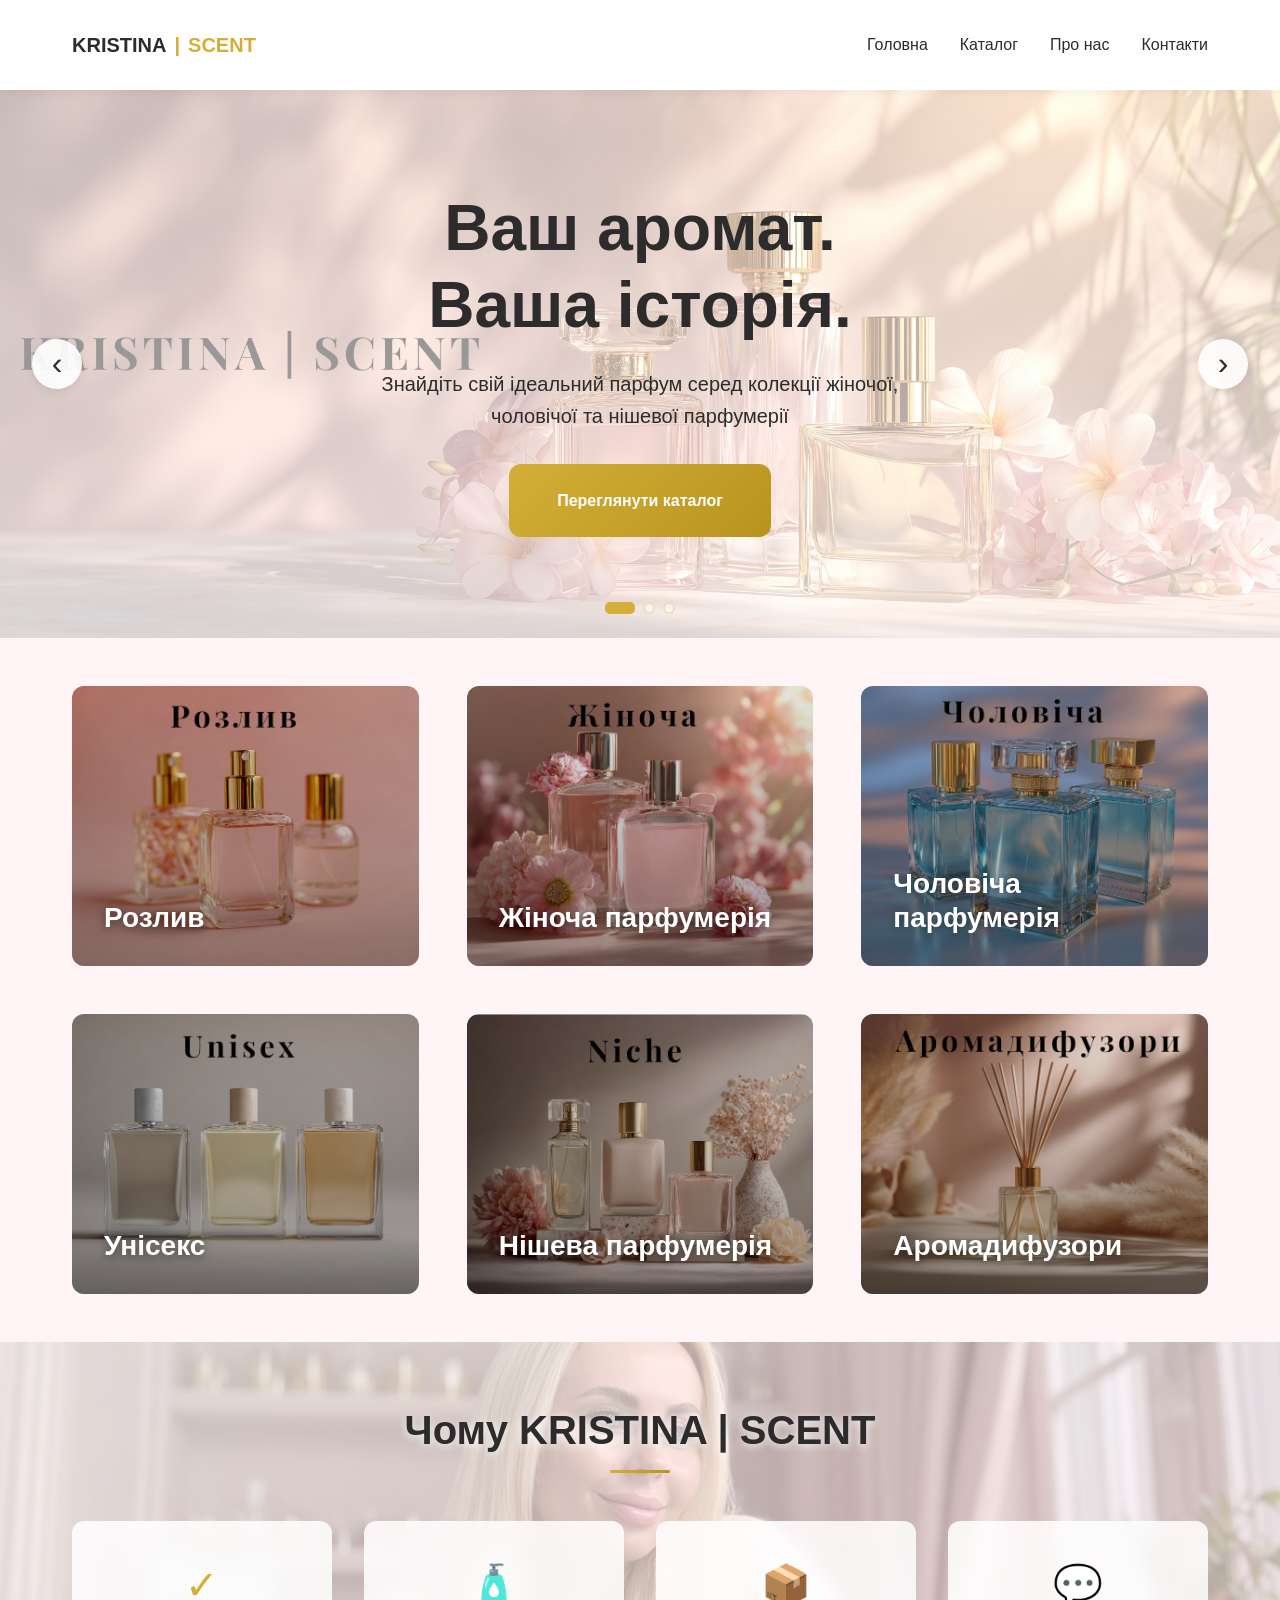
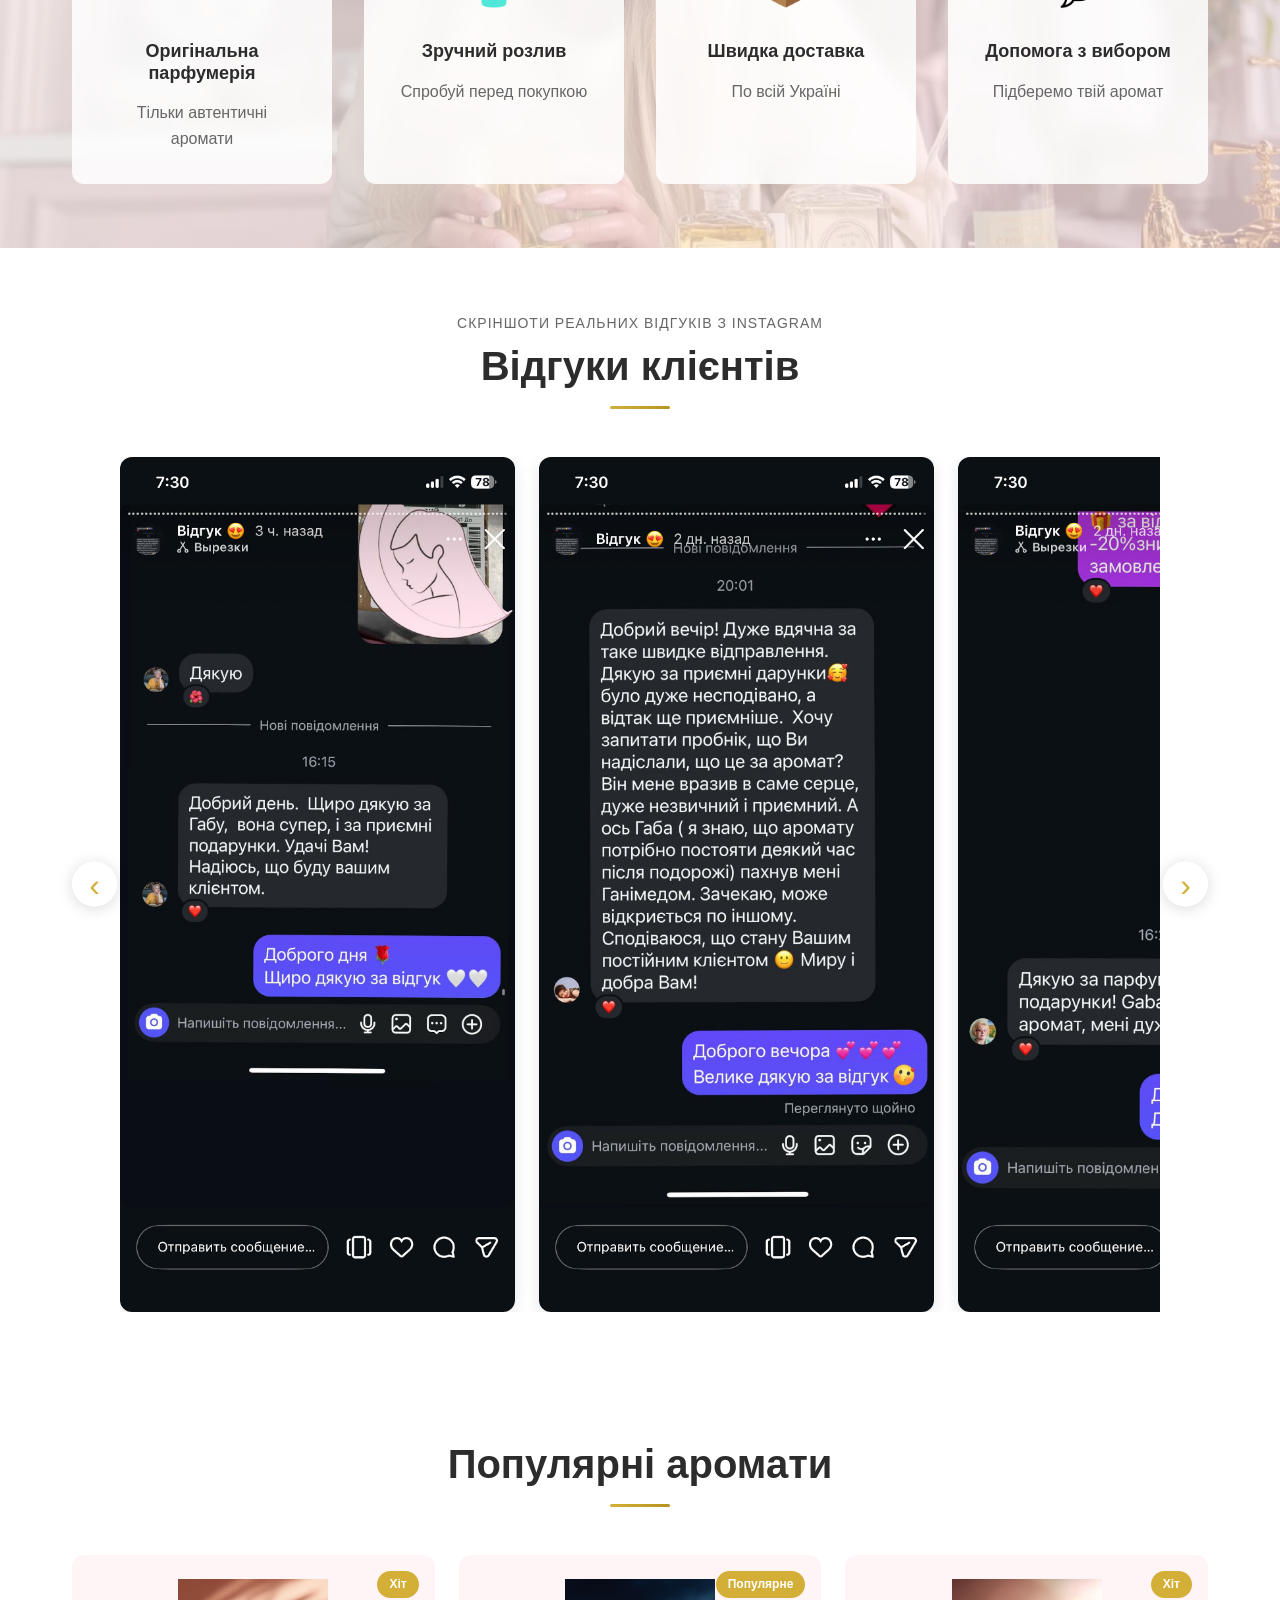
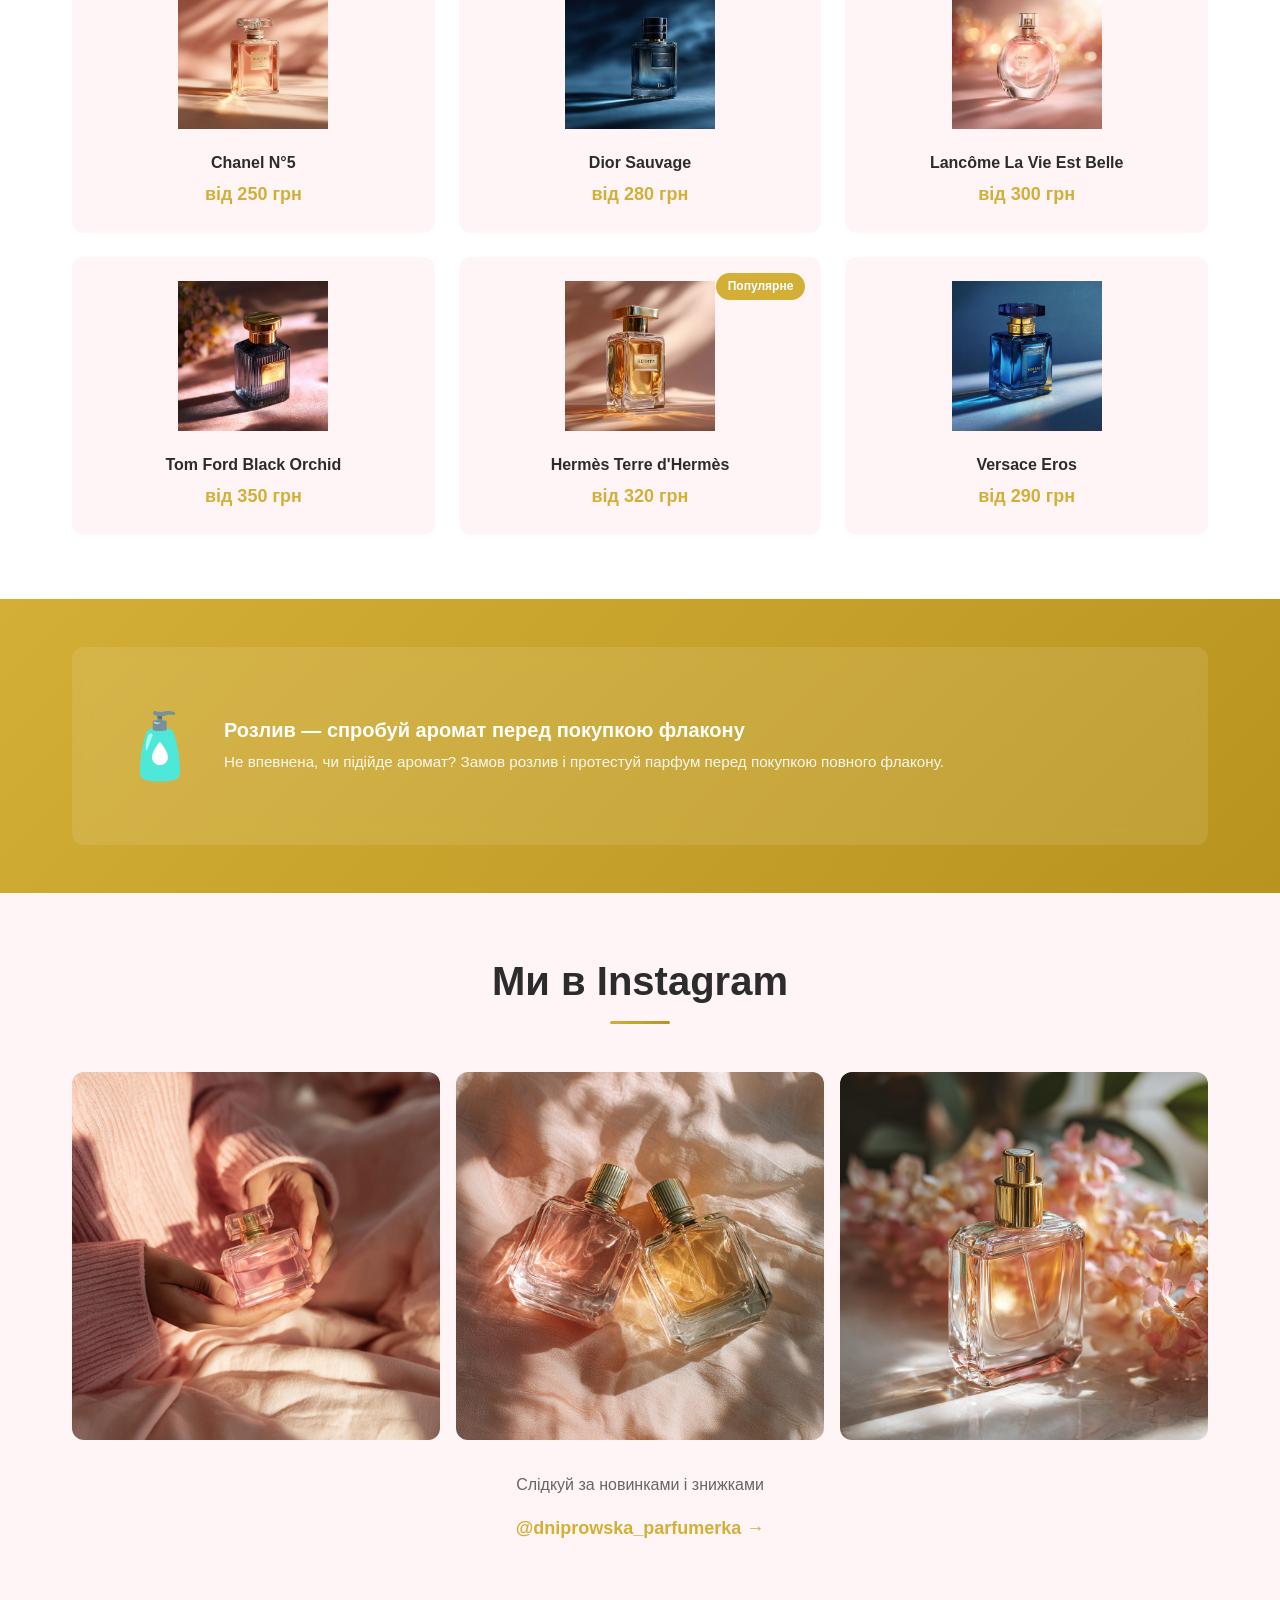
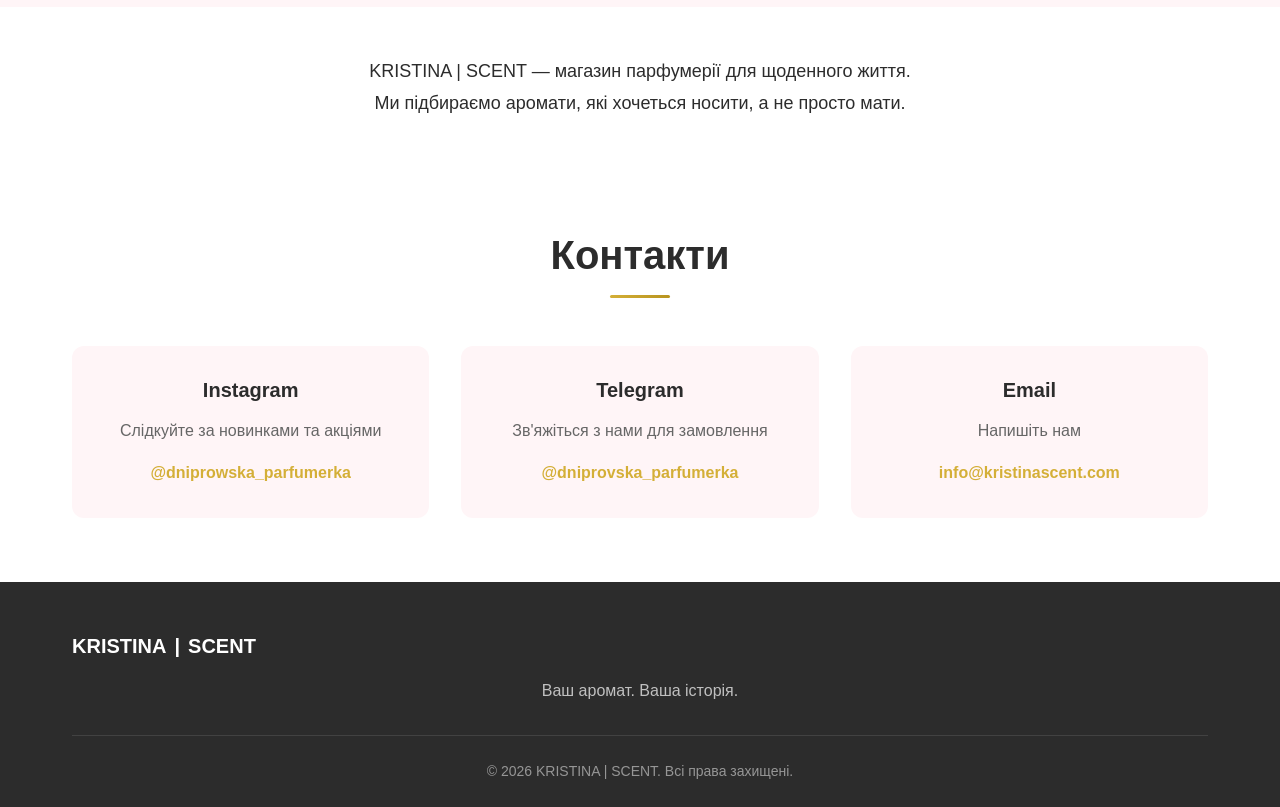
==== index.html @ 4723db35 "Clean history: remove leaked keys; move secrets to Worker" ====
<!DOCTYPE html>
<html lang="uk">
<head>
    <meta charset="UTF-8">
    <meta name="viewport" content="width=device-width, initial-scale=1.0">
    <meta name="description" content="KRISTINA | SCENT — онлайн-магазин парфумерії. Жіноча, чоловіча та нішева парфумерія для українського ринку.">
    <title>KRISTINA | SCENT — Парфумерія онлайн</title>
    <link rel="icon" type="image/png" href="images/brand/favicon.png">
    <link rel="stylesheet" href="style.css">
</head>
<body>
    <!-- Header -->
    <header class="header">
        <div class="container">
            <div class="header-content">
                <div class="logo">
                    <span class="logo-text">KRISTINA</span>
                    <span class="logo-divider">|</span>
                    <span class="logo-accent">SCENT</span>
                </div>
                <button class="menu-toggle" aria-label="Меню">
                    <span></span>
                    <span></span>
                    <span></span>
                </button>
                <nav class="nav">
                    <a href="index.html" class="nav-link active">Головна</a>
                    <a href="catalog.html" class="nav-link">Каталог</a>
                    <a href="#about" class="nav-link">Про нас</a>
                    <a href="#contact" class="nav-link">Контакти</a>
                </nav>
            </div>
        </div>
    </header>

    <!-- Hero Slider Section -->
    <section class="hero" id="home">
        <div class="hero-slider">
            <!-- Slide 1 -->
            <div class="hero-slide active">
                <div class="hero-slide-bg">
                    <img src="images/hero/slide-1.jpg" alt="Ваш аромат. Ваша історія">
                </div>
                <div class="container">
                    <div class="hero-content">
                        <h1 class="hero-title">Ваш аромат.<br>Ваша історія.</h1>
                        <p class="hero-text">Знайдіть свій ідеальний парфум серед колекції жіночої, чоловічої та нішевої парфумерії</p>
                        <a href="catalog.html" class="btn btn-primary">Переглянути каталог</a>
                    </div>
                </div>
            </div>

            <!-- Slide 2 -->
            <div class="hero-slide">
                <div class="hero-slide-bg">
                    <img src="images/hero/slide-2.jpg" alt="Розлив ароматів">
                </div>
                <div class="container">
                    <div class="hero-content">
                        <h1 class="hero-title">Розлив ароматів</h1>
                        <p class="hero-text">Спробуй парфум перед покупкою. Обери свій ідеальний аромат без ризику.</p>
                        <a href="catalog.html?category=rozlyv" class="btn btn-primary">Дізнатись більше</a>
                    </div>
                </div>
            </div>

            <!-- Slide 3 -->
            <div class="hero-slide">
                <div class="hero-slide-bg">
                    <img src="images/hero/slide-3.jpg" alt="Нішева парфумерія">
                </div>
                <div class="container">
                    <div class="hero-content">
                        <h1 class="hero-title">Нішева парфумерія</h1>
                        <p class="hero-text">Ексклюзивні аромати від найкращих світових брендів. Унікальність у кожній краплі.</p>
                        <a href="catalog.html?category=niche" class="btn btn-primary">Дивитись колекцію</a>
                    </div>
                </div>
            </div>

            <!-- Navigation Arrows -->
            <button class="hero-arrow hero-arrow-prev" aria-label="Попередній слайд">
                <span>‹</span>
            </button>
            <button class="hero-arrow hero-arrow-next" aria-label="Наступний слайд">
                <span>›</span>
            </button>

            <!-- Dots Navigation -->
            <div class="hero-dots">
                <button class="hero-dot active" aria-label="Слайд 1"></button>
                <button class="hero-dot" aria-label="Слайд 2"></button>
                <button class="hero-dot" aria-label="Слайд 3"></button>
            </div>
        </div>
    </section>

    <!-- Categories Section (LARGE CARDS - PRIMARY CTA) -->
    <section class="categories" id="catalog">
        <div class="container">
            <div class="categories-large-grid">
                <a href="catalog.html?category=rozlyv" class="category-large-card category-rozlyv">
                    <div class="category-overlay"></div>
                    <h3 class="category-large-title">Розлив</h3>
                </a>
                <a href="catalog.html?category=female" class="category-large-card category-female">
                    <div class="category-overlay"></div>
                    <h3 class="category-large-title">Жіноча парфумерія</h3>
                </a>
                <a href="catalog.html?category=male" class="category-large-card category-male">
                    <div class="category-overlay"></div>
                    <h3 class="category-large-title">Чоловіча парфумерія</h3>
                </a>
                <a href="catalog.html?category=unisex" class="category-large-card category-unisex">
                    <div class="category-overlay"></div>
                    <h3 class="category-large-title">Унісекс</h3>
                </a>
                <a href="catalog.html?category=niche" class="category-large-card category-niche">
                    <div class="category-overlay"></div>
                    <h3 class="category-large-title">Нішева парфумерія</h3>
                </a>
                <a href="catalog.html?category=aroma" class="category-large-card category-aroma">
                    <div class="category-overlay"></div>
                    <h3 class="category-large-title">Аромадифузори</h3>
                </a>
            </div>
        </div>
    </section>

    <!-- Why KRISTINA | SCENT (Trust in 5 seconds) -->
    <section class="why-us">
        <div class="why-us-bg"></div>
        <div class="why-us-overlay"></div>
        <div class="container">
            <h2 class="section-title">Чому KRISTINA | SCENT</h2>
            <div class="features-grid">
                <div class="feature">
                    <div class="feature-icon">✓</div>
                    <h3 class="feature-title">Оригінальна парфумерія</h3>
                    <p class="feature-text">Тільки автентичні аромати</p>
                </div>
                <div class="feature">
                    <div class="feature-icon">🧴</div>
                    <h3 class="feature-title">Зручний розлив</h3>
                    <p class="feature-text">Спробуй перед покупкою</p>
                </div>
                <div class="feature">
                    <div class="feature-icon">📦</div>
                    <h3 class="feature-title">Швидка доставка</h3>
                    <p class="feature-text">По всій Україні</p>
                </div>
                <div class="feature">
                    <div class="feature-icon">💬</div>
                    <h3 class="feature-title">Допомога з вибором</h3>
                    <p class="feature-text">Підберемо твій аромат</p>
                </div>
            </div>
        </div>
    </section>

    <!-- Feedback Section -->
    <section class="feedback-section">
        <div class="container">
            <p class="feedback-subtitle">Скріншоти реальних відгуків з Instagram</p>
            <h2 class="section-title">Відгуки клієнтів</h2>
            <div class="feedback-slider-wrapper">
                <button class="feedback-arrow feedback-arrow-prev" aria-label="Попередній відгук">
                    <span>‹</span>
                </button>
                <div class="feedback-slider">
                    <div class="feedback-track">
                        <div class="feedback-item">
                            <img src="images/feedback/fbck-1.jpg" alt="Відгук клієнта 1">
                        </div>
                        <div class="feedback-item">
                            <img src="images/feedback/fbck-2.jpg" alt="Відгук клієнта 2">
                        </div>
                        <div class="feedback-item">
                            <img src="images/feedback/fbck-3.jpg" alt="Відгук клієнта 3">
                        </div>
                        <div class="feedback-item">
                            <img src="images/feedback/fbck-4.jpg" alt="Відгук клієнта 4">
                        </div>
                        <div class="feedback-item">
                            <img src="images/feedback/fbck-5.jpg" alt="Відгук клієнта 5">
                        </div>
                    </div>
                </div>
                <button class="feedback-arrow feedback-arrow-next" aria-label="Наступний відгук">
                    <span>›</span>
                </button>
            </div>
        </div>
    </section>

    <!-- Popular Scents -->
    <section class="popular-scents">
        <div class="container">
            <h2 class="section-title">Популярні аромати</h2>
            <div class="products-grid">
                <div class="product-card">
                    <div class="product-badge">Хіт</div>
                    <div class="product-image">
                        <img src="images/products/chanel_5.jpg" alt="Chanel N°5">
                    </div>
                    <h3 class="product-name">Chanel N°5</h3>
                    <p class="product-price">від 250 грн</p>
                </div>
                <div class="product-card">
                    <div class="product-badge">Популярне</div>
                    <div class="product-image">
                        <img src="images/products/dior_sauvage.jpg" alt="Dior Sauvage">
                    </div>
                    <h3 class="product-name">Dior Sauvage</h3>
                    <p class="product-price">від 280 грн</p>
                </div>
                <div class="product-card">
                    <div class="product-badge">Хіт</div>
                    <div class="product-image">
                        <img src="images/products/lancome-vie.jpg" alt="Lancôme La Vie Est Belle">
                    </div>
                    <h3 class="product-name">Lancôme La Vie Est Belle</h3>
                    <p class="product-price">від 300 грн</p>
                </div>
                <div class="product-card">
                    <div class="product-image">
                        <img src="images/products/tom-ford-orchid.jpg" alt="Tom Ford Black Orchid">
                    </div>
                    <h3 class="product-name">Tom Ford Black Orchid</h3>
                    <p class="product-price">від 350 грн</p>
                </div>
                <div class="product-card">
                    <div class="product-badge">Популярне</div>
                    <div class="product-image">
                        <img src="images/products/hermes-terre.jpg" alt="Hermès Terre d'Hermès">
                    </div>
                    <h3 class="product-name">Hermès Terre d'Hermès</h3>
                    <p class="product-price">від 320 грн</p>
                </div>
                <div class="product-card">
                    <div class="product-image">
                        <img src="images/products/versace-eros.jpg" alt="Versace Eros">
                    </div>
                    <h3 class="product-name">Versace Eros</h3>
                    <p class="product-price">від 290 грн</p>
                </div>
            </div>
        </div>
    </section>

    <!-- Decant Banner (VERY IMPORTANT) -->
    <section class="decant-banner">
        <div class="container">
            <div class="decant-content">
                <div class="decant-icon">🧴</div>
                <div class="decant-text">
                    <h3 class="decant-title">Розлив — спробуй аромат перед покупкою флакону</h3>
                    <p class="decant-desc">Не впевнена, чи підійде аромат? Замов розлив і протестуй парфум перед покупкою повного флакону.</p>
                </div>
            </div>
        </div>
    </section>

    <!-- Instagram / Social Proof -->
    <section class="instagram-section">
        <div class="container">
            <h2 class="section-title">Ми в Instagram</h2>
            <div class="instagram-grid">
                <div class="instagram-photo">
                    <img src="images/instagram/post-1.jpg" alt="Instagram post">
                </div>
                <div class="instagram-photo">
                    <img src="images/instagram/post-2.jpg" alt="Instagram post">
                </div>
                <div class="instagram-photo">
                    <img src="images/instagram/post-3.jpg" alt="Instagram post">
                </div>
            </div>
            <div class="instagram-cta">
                <p>Слідкуй за новинками і знижками</p>
                <a href="https://www.instagram.com/dniprowska_parfumerka" class="instagram-link" target="_blank">@dniprowska_parfumerka →</a>
            </div>
        </div>
    </section>

    <!-- About Section (Short & Sweet) -->
    <section class="about" id="about">
        <div class="container">
            <div class="about-content">
                <p class="about-text-short">KRISTINA | SCENT — магазин парфумерії для щоденного життя.<br>Ми підбираємо аромати, які хочеться носити, а не просто мати.</p>
            </div>
        </div>
    </section>

    <!-- Contact Section -->
    <section class="contact" id="contact">
        <div class="container">
            <h2 class="section-title">Контакти</h2>
            <div class="contact-grid">
                <div class="contact-item">
                    <h3 class="contact-title">Instagram</h3>
                    <p class="contact-text">Слідкуйте за новинками та акціями</p>
                    <a href="https://www.instagram.com/dniprowska_parfumerka" target="_blank" class="contact-link">@dniprowska_parfumerka</a>
                </div>
                <div class="contact-item">
                    <h3 class="contact-title">Telegram</h3>
                    <p class="contact-text">Зв'яжіться з нами для замовлення</p>
                    <a href="https://t.me/dniprovska_parfumerka" target="_blank" class="contact-link">@dniprovska_parfumerka</a>
                </div>
                <div class="contact-item">
                    <h3 class="contact-title">Email</h3>
                    <p class="contact-text">Напишіть нам</p>
                    <a href="mailto:info@kristinascent.com" class="contact-link">info@kristinascent.com</a>
                </div>
            </div>
        </div>
    </section>

    <!-- Footer -->
    <footer class="footer">
        <div class="container">
            <div class="footer-content">
                <div class="footer-brand">
                    <div class="logo">
                        <span class="logo-text">KRISTINA</span>
                        <span class="logo-divider">|</span>
                        <span class="logo-accent">SCENT</span>
                    </div>
                    <p class="footer-text">Ваш аромат. Ваша історія.</p>
                </div>
                <div class="footer-bottom">
                    <p>&copy; 2026 KRISTINA | SCENT. Всі права захищені.</p>
                </div>
            </div>
        </div>
    </footer>

    <script src="script.js"></script>
</body>
</html>
---- style.css ----
/* ========================================
   KRISTINA | SCENT — CSS Styles
   Mobile-first, Responsive, Soft Luxury
   ======================================== */

/* CSS Variables */
:root {
    --color-soft-pink: #FFF5F7;
    --color-pink-light: #FFE4E9;
    --color-pink-medium: #FFD1DC;
    --color-warm-gold: #D4AF37;
    --color-gold-dark: #B8941F;
    --color-white: #FFFFFF;
    --color-text: #2C2C2C;
    --color-text-light: #666666;
    --color-border: #F0E8EA;
    
    --font-primary: -apple-system, BlinkMacSystemFont, 'Segoe UI', Roboto, 'Helvetica Neue', Arial, sans-serif;
    
    --spacing-xs: 0.5rem;
    --spacing-sm: 1rem;
    --spacing-md: 1.5rem;
    --spacing-lg: 2rem;
    --spacing-xl: 3rem;
    --spacing-xxl: 4rem;
    
    --border-radius: 12px;
    --transition: all 0.3s ease;
}

/* Reset & Base Styles */
* {
    margin: 0;
    padding: 0;
    box-sizing: border-box;
}

html {
    scroll-behavior: smooth;
}

body {
    font-family: var(--font-primary);
    color: var(--color-text);
    background-color: var(--color-soft-pink);
    line-height: 1.6;
    overflow-x: hidden;
}

img {
    max-width: 100%;
    height: auto;
    display: block;
}

a {
    text-decoration: none;
    color: inherit;
    transition: var(--transition);
}

button {
    font-family: inherit;
    border: none;
    cursor: pointer;
    transition: var(--transition);
}

/* Container */
.container {
    width: 100%;
    max-width: 1200px;
    margin: 0 auto;
    padding: 0 var(--spacing-sm);
}

/* Typography */
h1, h2, h3, h4 {
    line-height: 1.2;
    font-weight: 600;
}

.section-title {
    font-size: 2rem;
    text-align: center;
    margin-bottom: var(--spacing-xl);
    color: var(--color-text);
    position: relative;
}

.section-title::after {
    content: '';
    display: block;
    width: 60px;
    height: 3px;
    background: linear-gradient(90deg, var(--color-warm-gold), var(--color-gold-dark));
    margin: var(--spacing-sm) auto 0;
    border-radius: 2px;
}

/* Header */
.header {
    background-color: var(--color-white);
    box-shadow: 0 2px 10px rgba(0, 0, 0, 0.05);
    position: sticky;
    top: 0;
    z-index: 1000;
}

.header-content {
    display: flex;
    justify-content: space-between;
    align-items: center;
    padding: var(--spacing-md) 0;
}

.logo {
    display: flex;
    align-items: center;
    gap: var(--spacing-xs);
    font-size: 1.25rem;
    font-weight: 600;
}

.logo-text {
    color: var(--color-text);
}

.logo-divider {
    color: var(--color-warm-gold);
}

.logo-accent {
    color: var(--color-warm-gold);
    font-weight: 700;
}

/* Mobile Menu Toggle */
.menu-toggle {
    display: flex;
    flex-direction: column;
    gap: 5px;
    background: transparent;
    padding: var(--spacing-xs);
    z-index: 1001;
}

.menu-toggle span {
    width: 25px;
    height: 2px;
    background-color: var(--color-text);
    transition: var(--transition);
}

.menu-toggle.active span:nth-child(1) {
    transform: rotate(45deg) translate(5px, 5px);
}

.menu-toggle.active span:nth-child(2) {
    opacity: 0;
}

.menu-toggle.active span:nth-child(3) {
    transform: rotate(-45deg) translate(7px, -6px);
}

/* Navigation */
.nav {
    display: none;
    position: fixed;
    top: 70px;
    left: 0;
    right: 0;
    background-color: var(--color-white);
    flex-direction: column;
    padding: var(--spacing-md);
    box-shadow: 0 4px 10px rgba(0, 0, 0, 0.1);
}

.nav.active {
    display: flex;
}

.nav-link {
    padding: var(--spacing-sm);
    color: var(--color-text);
    font-weight: 500;
    border-bottom: 1px solid var(--color-border);
}

.nav-link:last-child {
    border-bottom: none;
}

.nav-link:hover,
.nav-link.active {
    color: var(--color-warm-gold);
}

/* Hero Slider Section */
.hero {
    padding: 0;
    position: relative;
    overflow: hidden;
}

.hero-slider {
    position: relative;
    width: 100%;
    aspect-ratio: 16 / 9; /* Mobile: 16:9 */
    overflow: hidden;
}

.hero-slide {
    position: absolute;
    top: 0;
    left: 0;
    width: 100%;
    height: 100%;
    opacity: 0;
    visibility: hidden;
    transition: opacity 0.8s ease-in-out, visibility 0.8s ease-in-out;
    display: flex;
    align-items: center;
    text-align: center;
}

.hero-slide.active {
    opacity: 1;
    visibility: visible;
    z-index: 1;
}

.hero-slide-bg {
    position: absolute;
    top: 0;
    left: 0;
    width: 100%;
    height: 100%;
    z-index: 0;
}

.hero-slide-bg img {
    width: 100%;
    height: 100%;
    object-fit: cover;
}

/* Overlay для читабельності тексту */
.hero-slide::before {
    content: '';
    position: absolute;
    top: 0;
    left: 0;
    right: 0;
    bottom: 0;
    background: linear-gradient(180deg, rgba(255,255,255,0.5) 0%, rgba(255,255,255,0.7) 100%);
    z-index: 1;
    pointer-events: none;
}

.hero-slide .container {
    position: relative;
    z-index: 2;
    width: 100%;
}

.hero-content {
    max-width: 600px;
    margin: 0 auto;
    padding: var(--spacing-lg);
}

.hero-title {
    font-size: 2rem;
    margin-bottom: var(--spacing-md);
    color: var(--color-text);
    line-height: 1.2;
}

.hero-text {
    font-size: 1rem;
    color: var(--color-text);
    margin-bottom: var(--spacing-lg);
    line-height: 1.6;
}

/* Navigation Arrows */
.hero-arrow {
    position: absolute;
    top: 50%;
    transform: translateY(-50%);
    z-index: 10;
    background: rgba(255, 255, 255, 0.9);
    border: none;
    width: 40px;
    height: 40px;
    border-radius: 50%;
    cursor: pointer;
    display: flex;
    align-items: center;
    justify-content: center;
    transition: var(--transition);
    box-shadow: 0 2px 10px rgba(0, 0, 0, 0.1);
}

.hero-arrow:hover {
    background: var(--color-white);
    box-shadow: 0 4px 15px rgba(0, 0, 0, 0.15);
}

.hero-arrow span {
    font-size: 1.5rem;
    color: var(--color-text);
    line-height: 1;
    margin-top: -2px;
}

.hero-arrow-prev {
    left: var(--spacing-sm);
}

.hero-arrow-next {
    right: var(--spacing-sm);
}

/* Dots Navigation */
.hero-dots {
    position: absolute;
    bottom: var(--spacing-md);
    left: 50%;
    transform: translateX(-50%);
    z-index: 10;
    display: flex;
    gap: var(--spacing-xs);
}

.hero-dot {
    width: 10px;
    height: 10px;
    border-radius: 50%;
    background: rgba(255, 255, 255, 0.5);
    border: 2px solid rgba(212, 175, 55, 0.3);
    cursor: pointer;
    transition: var(--transition);
    padding: 0;
}

.hero-dot:hover {
    background: rgba(212, 175, 55, 0.5);
    border-color: var(--color-warm-gold);
}

.hero-dot.active {
    background: var(--color-warm-gold);
    border-color: var(--color-warm-gold);
    width: 24px;
    border-radius: 5px;
}

/* Buttons */
.btn {
    display: inline-block;
    padding: var(--spacing-md) var(--spacing-xl);
    border-radius: var(--border-radius);
    font-weight: 600;
    font-size: 1rem;
    transition: var(--transition);
}

.btn-primary {
    background: linear-gradient(135deg, var(--color-warm-gold), var(--color-gold-dark));
    color: var(--color-white);
}

.btn-primary:hover {
    transform: translateY(-2px);
    box-shadow: 0 6px 20px rgba(212, 175, 55, 0.4);
}

/* Categories Section */
.categories {
    padding: var(--spacing-xl) 0;
}

/* Large Category Cards (PRIMARY CTA) */
.categories-large-grid {
    display: grid;
    gap: var(--spacing-md);
    grid-template-columns: 1fr;
}

.category-large-card {
    position: relative;
    height: 160px;
    border-radius: var(--border-radius);
    overflow: hidden;
    cursor: pointer;
    transition: var(--transition);
    background-size: 90%;
    background-position: center;
    background-repeat: no-repeat;
    background-color: var(--color-pink-light);
    display: flex;
    align-items: flex-end;
    padding: var(--spacing-md);
}

.category-overlay {
    position: absolute;
    top: 0;
    left: 0;
    right: 0;
    bottom: 0;
    background: linear-gradient(180deg, rgba(0,0,0,0.1) 0%, rgba(0,0,0,0.4) 100%);
    transition: var(--transition);
}

.category-large-card:hover .category-overlay {
    background: linear-gradient(180deg, rgba(0,0,0,0.2) 0%, rgba(0,0,0,0.5) 100%);
}

.category-large-card:hover {
    transform: translateY(-5px);
    box-shadow: 0 10px 30px rgba(0, 0, 0, 0.15);
}

.category-large-title {
    position: relative;
    z-index: 1;
    color: var(--color-white);
    font-size: 1.125rem;
    font-weight: 600;
    text-shadow: 0 2px 10px rgba(0,0,0,0.5);
    background: linear-gradient(90deg, rgba(0,0,0,0.6) 0%, rgba(0,0,0,0.3) 100%);
    padding: var(--spacing-xs) var(--spacing-sm);
    border-radius: 6px;
}

/* Category background images */
.category-rozlyv {
    background-image: url('images/categories/rozlyv.jpg');
    background-size: cover;
    background-position: center;
}

.category-female {
    background-image: url('images/categories/female.jpg');
    background-size: cover;
    background-position: center;
}

.category-male {
    background-image: url('images/categories/male.jpg');
    background-size: cover;
    background-position: center;
}

.category-unisex {
    background-image: url('images/categories/unisex.jpg');
    background-size: cover;
    background-position: center;
}

.category-niche {
    background-image: url('images/categories/niche.jpg');
    background-size: cover;
    background-position: center;
}

.category-aroma {
    background-image: url('images/categories/aroma.jpg');
    background-size: cover;
    background-position: center;
}

/* Product Cards */
.popular-scents {
    padding: var(--spacing-xxl) 0;
    background-color: var(--color-white);
}

.products-grid {
    display: grid;
    gap: var(--spacing-md);
    grid-template-columns: repeat(2, 1fr);
}

.product-card {
    background-color: var(--color-soft-pink);
    border-radius: var(--border-radius);
    padding: var(--spacing-md);
    text-align: center;
    position: relative;
    transition: var(--transition);
}

.product-card:hover {
    transform: translateY(-5px);
    box-shadow: 0 6px 20px rgba(0, 0, 0, 0.1);
}

.product-badge {
    position: absolute;
    top: var(--spacing-sm);
    right: var(--spacing-sm);
    background: var(--color-warm-gold);
    color: var(--color-white);
    padding: 4px 12px;
    border-radius: 20px;
    font-size: 0.75rem;
    font-weight: 600;
}

.product-image {
    margin-bottom: var(--spacing-md);
    height: 150px;
    display: flex;
    align-items: center;
    justify-content: center;
}

.product-image img {
    max-width: 100%;
    max-height: 100%;
    object-fit: contain;
}

.product-name {
    font-size: 1rem;
    margin-bottom: var(--spacing-xs);
    color: var(--color-text);
    font-weight: 600;
}

.product-price {
    color: var(--color-warm-gold);
    font-weight: 600;
    font-size: 1.125rem;
}

/* Decant Banner */
.decant-banner {
    padding: var(--spacing-xl) 0;
    background: linear-gradient(135deg, var(--color-warm-gold) 0%, var(--color-gold-dark) 100%);
}

.decant-content {
    display: flex;
    align-items: center;
    gap: var(--spacing-md);
    background-color: rgba(255, 255, 255, 0.1);
    padding: var(--spacing-lg);
    border-radius: var(--border-radius);
    backdrop-filter: blur(10px);
}

.decant-icon {
    font-size: 3rem;
    flex-shrink: 0;
}

.decant-title {
    color: var(--color-white);
    font-size: 1.25rem;
    margin-bottom: var(--spacing-xs);
    font-weight: 600;
}

.decant-desc {
    color: rgba(255, 255, 255, 0.9);
    font-size: 0.95rem;
    line-height: 1.6;
}

/* Instagram Section */
.instagram-section {
    padding: var(--spacing-xxl) 0;
}

.instagram-grid {
    display: grid;
    grid-template-columns: repeat(3, 1fr);
    gap: var(--spacing-sm);
    margin-bottom: var(--spacing-lg);
}

.instagram-photo {
    aspect-ratio: 1;
    background-color: var(--color-pink-light);
    border-radius: var(--border-radius);
    display: flex;
    align-items: center;
    justify-content: center;
    overflow: hidden;
    transition: var(--transition);
}

.instagram-photo:hover {
    transform: scale(1.05);
}

.instagram-photo img {
    width: 100%;
    height: 100%;
    object-fit: cover;
}

.instagram-cta {
    text-align: center;
}

.instagram-cta p {
    color: var(--color-text-light);
    margin-bottom: var(--spacing-sm);
}

.instagram-link {
    color: var(--color-warm-gold);
    font-weight: 600;
    font-size: 1.125rem;
    display: inline-flex;
    align-items: center;
    gap: var(--spacing-xs);
}

.instagram-link:hover {
    gap: var(--spacing-sm);
}

/* Why Us Section */
.why-us {
    padding: var(--spacing-xxl) 0;
    position: relative;
    overflow: hidden;
    min-height: 500px;
}

.why-us-bg {
    position: absolute;
    top: 0;
    left: 0;
    width: 100%;
    height: 100%;
    background-image: url('images/brand/me.jpg');
    background-size: cover;
    background-position: center;
    z-index: 0;
}

.why-us-overlay {
    position: absolute;
    top: 0;
    left: 0;
    width: 100%;
    height: 100%;
    background: linear-gradient(135deg, rgba(255, 255, 255, 0.75) 0%, rgba(255, 245, 247, 0.65) 50%, rgba(255, 228, 233, 0.7) 100%);
    z-index: 1;
}

.why-us .container {
    position: relative;
    z-index: 2;
}

.why-us .section-title {
    color: var(--color-text);
    text-shadow: 0 2px 8px rgba(255, 255, 255, 0.9);
}

.why-us .feature {
    background: rgba(255, 255, 255, 0.85);
    border-radius: var(--border-radius);
    padding: var(--spacing-lg);
    backdrop-filter: blur(8px);
}

.features-grid {
    display: grid;
    gap: var(--spacing-lg);
}

.feature {
    text-align: center;
    padding: var(--spacing-md);
}

.feature-icon {
    font-size: 2.5rem;
    margin-bottom: var(--spacing-md);
    color: var(--color-warm-gold);
}

.feature-title {
    font-size: 1.125rem;
    margin-bottom: var(--spacing-sm);
    color: var(--color-text);
}

.feature-text {
    color: var(--color-text-light);
}

/* Feedback Section */
.feedback-section {
    padding: var(--spacing-xxl) 0;
    background-color: var(--color-white);
    overflow: hidden;
}

.feedback-subtitle {
    text-align: center;
    font-size: 0.875rem;
    color: var(--color-text-light);
    margin-bottom: var(--spacing-xs);
    text-transform: uppercase;
    letter-spacing: 1px;
}

.feedback-slider-wrapper {
    position: relative;
    margin-top: var(--spacing-xl);
}

.feedback-slider {
    overflow: hidden;
    margin: 0 var(--spacing-sm);
}

.feedback-track {
    display: flex;
    gap: var(--spacing-md);
    transition: transform 0.4s ease;
    will-change: transform;
}

.feedback-item {
    flex: 0 0 85%;
    max-width: 400px;
}

.feedback-item img {
    width: 100%;
    height: auto;
    border-radius: var(--border-radius);
    box-shadow: 0 4px 15px rgba(0, 0, 0, 0.1);
    display: block;
}

.feedback-arrow {
    position: absolute;
    top: 50%;
    transform: translateY(-50%);
    background: rgba(255, 255, 255, 0.95);
    border: none;
    width: 45px;
    height: 45px;
    border-radius: 50%;
    cursor: pointer;
    display: none;
    align-items: center;
    justify-content: center;
    transition: var(--transition);
    box-shadow: 0 2px 15px rgba(0, 0, 0, 0.15);
    z-index: 10;
}

.feedback-arrow:hover {
    background: var(--color-white);
    box-shadow: 0 4px 20px rgba(0, 0, 0, 0.2);
}

.feedback-arrow span {
    font-size: 2rem;
    color: var(--color-warm-gold);
    line-height: 1;
}

.feedback-arrow-prev {
    left: -10px;
}

.feedback-arrow-next {
    right: -10px;
}

/* About Section (Short Version) */
.about {
    padding: var(--spacing-xl) 0;
    background-color: var(--color-white);
}

.about-content {
    max-width: 700px;
    margin: 0 auto;
}

.about-text-short {
    font-size: 1.125rem;
    line-height: 1.8;
    color: var(--color-text);
    text-align: center;
}

/* Contact Section */
.contact {
    padding: var(--spacing-xxl) 0;
    background-color: var(--color-white);
}

.contact-grid {
    display: grid;
    gap: var(--spacing-lg);
}

.contact-item {
    text-align: center;
    padding: var(--spacing-lg);
    background-color: var(--color-soft-pink);
    border-radius: var(--border-radius);
}

.contact-title {
    font-size: 1.25rem;
    margin-bottom: var(--spacing-sm);
    color: var(--color-text);
}

.contact-text {
    color: var(--color-text-light);
    margin-bottom: var(--spacing-sm);
}

.contact-link {
    color: var(--color-warm-gold);
    font-weight: 600;
}

.contact-link:hover {
    text-decoration: underline;
}

/* Footer */
.footer {
    background-color: var(--color-text);
    color: var(--color-white);
    padding: var(--spacing-xl) 0 var(--spacing-md);
}

.footer-content {
    text-align: center;
}

.footer-brand {
    margin-bottom: var(--spacing-lg);
}

.footer .logo-text,
.footer .logo-divider,
.footer .logo-accent {
    color: var(--color-white);
}

.footer-text {
    color: rgba(255, 255, 255, 0.7);
    margin-top: var(--spacing-sm);
}

.footer-bottom {
    border-top: 1px solid rgba(255, 255, 255, 0.1);
    padding-top: var(--spacing-md);
    margin-top: var(--spacing-lg);
}

.footer-bottom p {
    color: rgba(255, 255, 255, 0.5);
    font-size: 0.875rem;
}

/* Tablet Styles (768px and up) */
@media (min-width: 768px) {
    .container {
        padding: 0 var(--spacing-lg);
    }
    
    .menu-toggle {
        display: none;
    }
    
    .nav {
        display: flex;
        position: static;
        flex-direction: row;
        padding: 0;
        gap: var(--spacing-lg);
        background: transparent;
        box-shadow: none;
    }
    
    .nav-link {
        padding: var(--spacing-xs) 0;
        border-bottom: none;
    }
    
    /* Hero Slider - 21:9 on tablet/desktop */
    .hero-slider {
        aspect-ratio: 21 / 9;
    }
    
    .hero-title {
        font-size: 3rem;
    }
    
    .hero-text {
        font-size: 1.25rem;
    }
    
    .hero-arrow {
        width: 50px;
        height: 50px;
    }
    
    .hero-arrow span {
        font-size: 2rem;
    }
    
    .hero-arrow-prev {
        left: var(--spacing-lg);
    }
    
    .hero-arrow-next {
        right: var(--spacing-lg);
    }
    
    .hero-dot {
        width: 12px;
        height: 12px;
    }
    
    .hero-dot.active {
        width: 30px;
    }
    
    /* Large category cards - 2 columns on tablet */
    .categories-large-grid {
        grid-template-columns: repeat(2, 1fr);
        gap: var(--spacing-lg);
    }
    
    .category-large-card {
        height: 220px;
        background-size: cover;
        padding: var(--spacing-lg);
    }
    
    .category-large-title {
        font-size: 1.5rem;
        padding: 0;
        background: none;
    }
    
    /* Products - 3 columns on tablet */
    .products-grid {
        grid-template-columns: repeat(3, 1fr);
    }
    
    .features-grid {
        grid-template-columns: repeat(2, 1fr);
    }
    
    /* Feedback slider - show arrows on tablet */
    .feedback-arrow {
        display: flex;
    }
    
    .feedback-item {
        flex: 0 0 45%;
    }
    
    .feedback-slider {
        margin: 0 var(--spacing-xl);
    }
    
    .feedback-arrow-prev {
        left: 0;
    }
    
    .feedback-arrow-next {
        right: 0;
    }
    
    .contact-grid {
        grid-template-columns: repeat(3, 1fr);
    }
    
    .decant-content {
        padding: var(--spacing-xl);
    }
    
    .decant-icon {
        font-size: 4rem;
    }
}

/* Desktop Styles (1024px and up) */
@media (min-width: 1024px) {
    .section-title {
        font-size: 2.5rem;
    }
    
    .hero-title {
        font-size: 3.5rem;
    }
    
    /* Categories - 3 columns (2 rows × 3) */
    .categories-large-grid {
        grid-template-columns: repeat(3, 1fr);
    }
    
    .category-large-card {
        height: 250px;
    }
    
    .category-large-title {
        font-size: 1.75rem;
    }
    
    .features-grid {
        grid-template-columns: repeat(4, 1fr);
    }
    
    /* Feedback slider - optimal card width on desktop */
    .feedback-item {
        flex: 0 0 38%;
        max-width: 450px;
    }
}

/* Large Desktop (1200px and up) */
@media (min-width: 1200px) {
    .categories-large-grid {
        gap: var(--spacing-xl);
    }
    
    .category-large-card {
        height: 280px;
    }
    
    .hero-title {
        font-size: 4rem;
    }
}
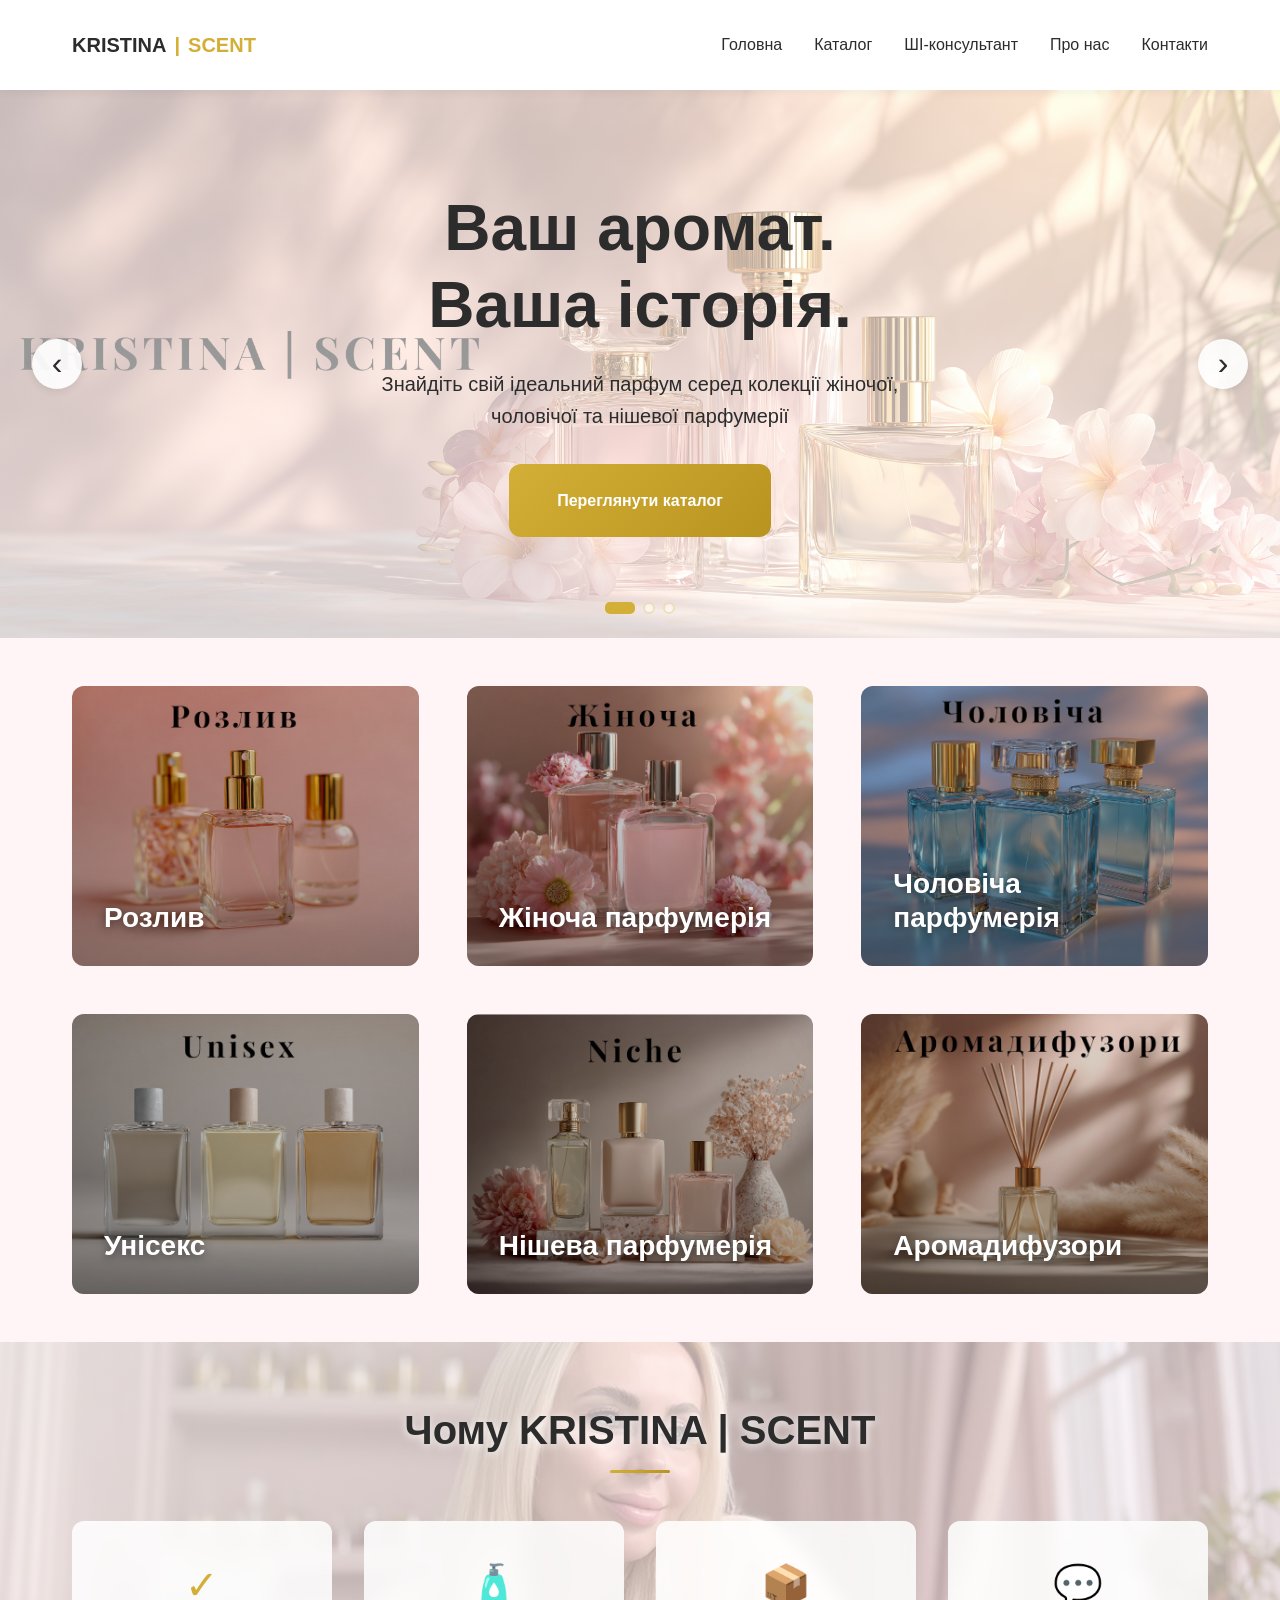
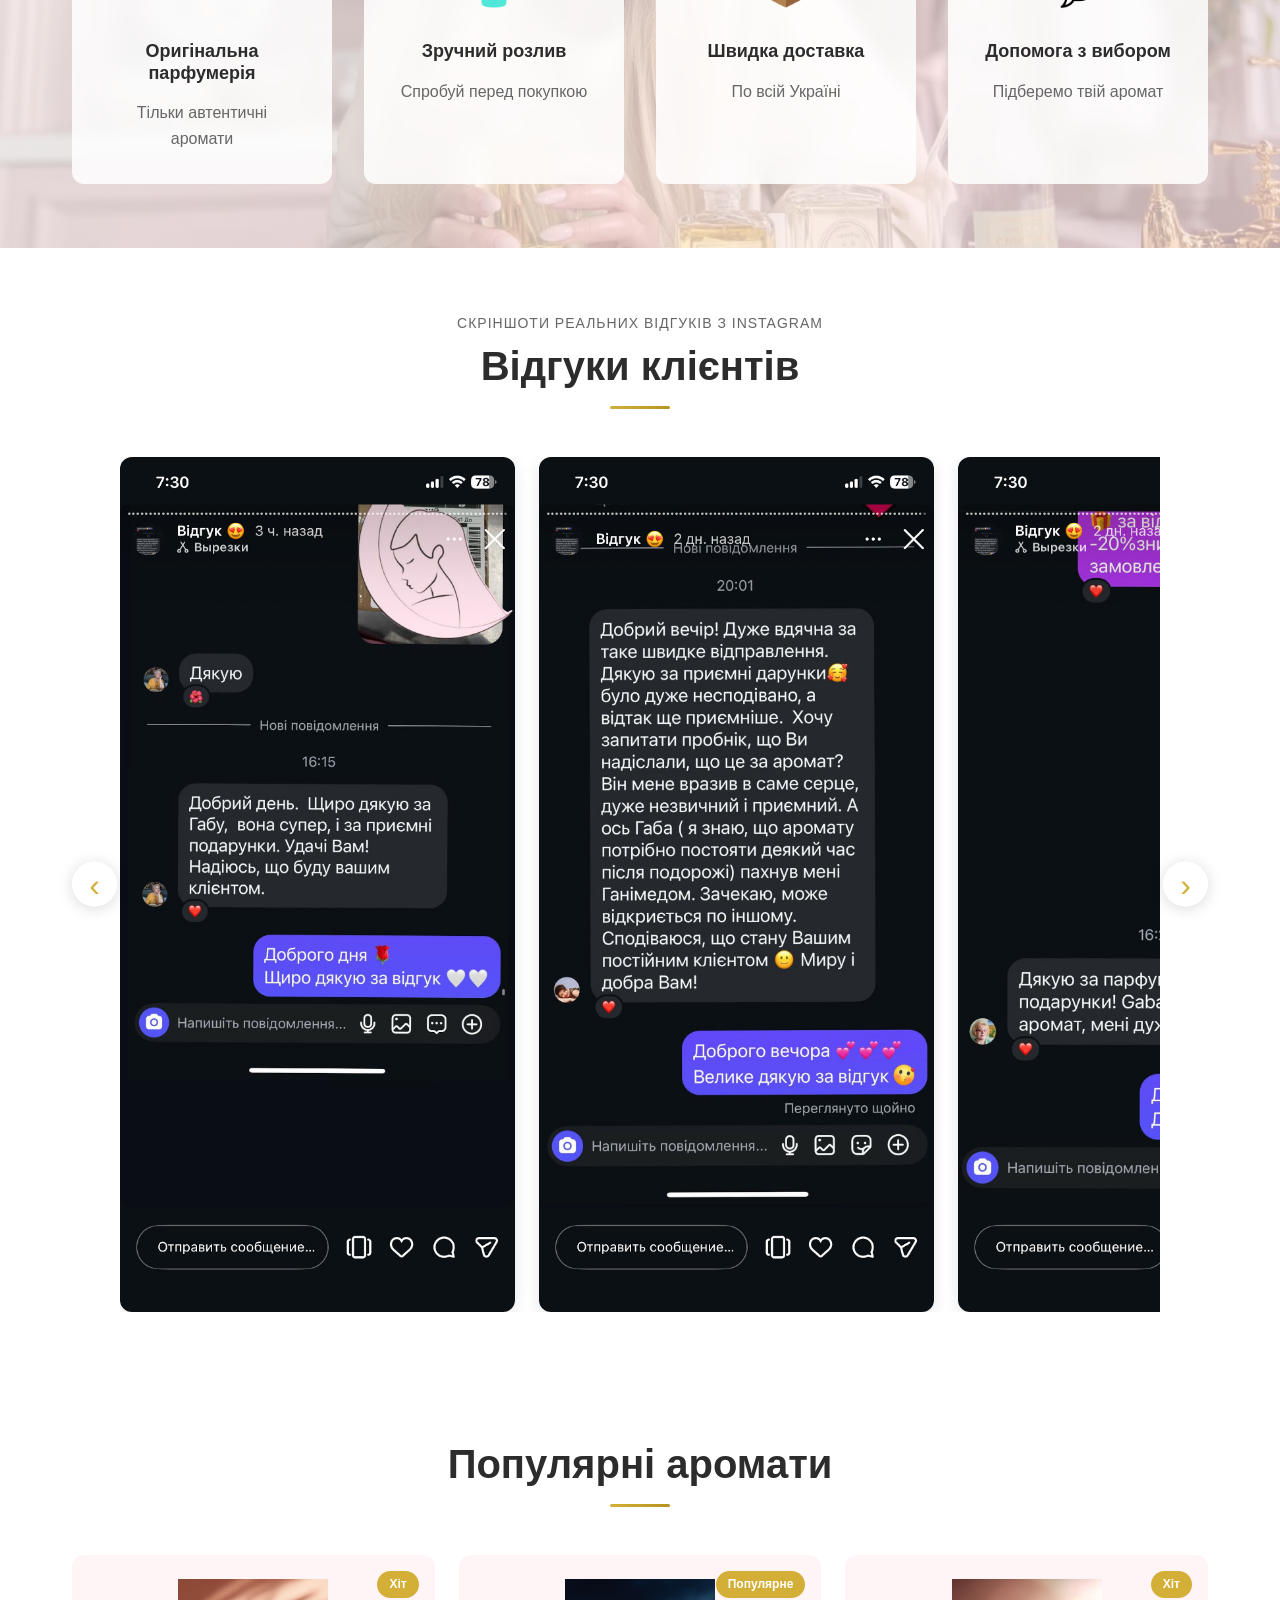
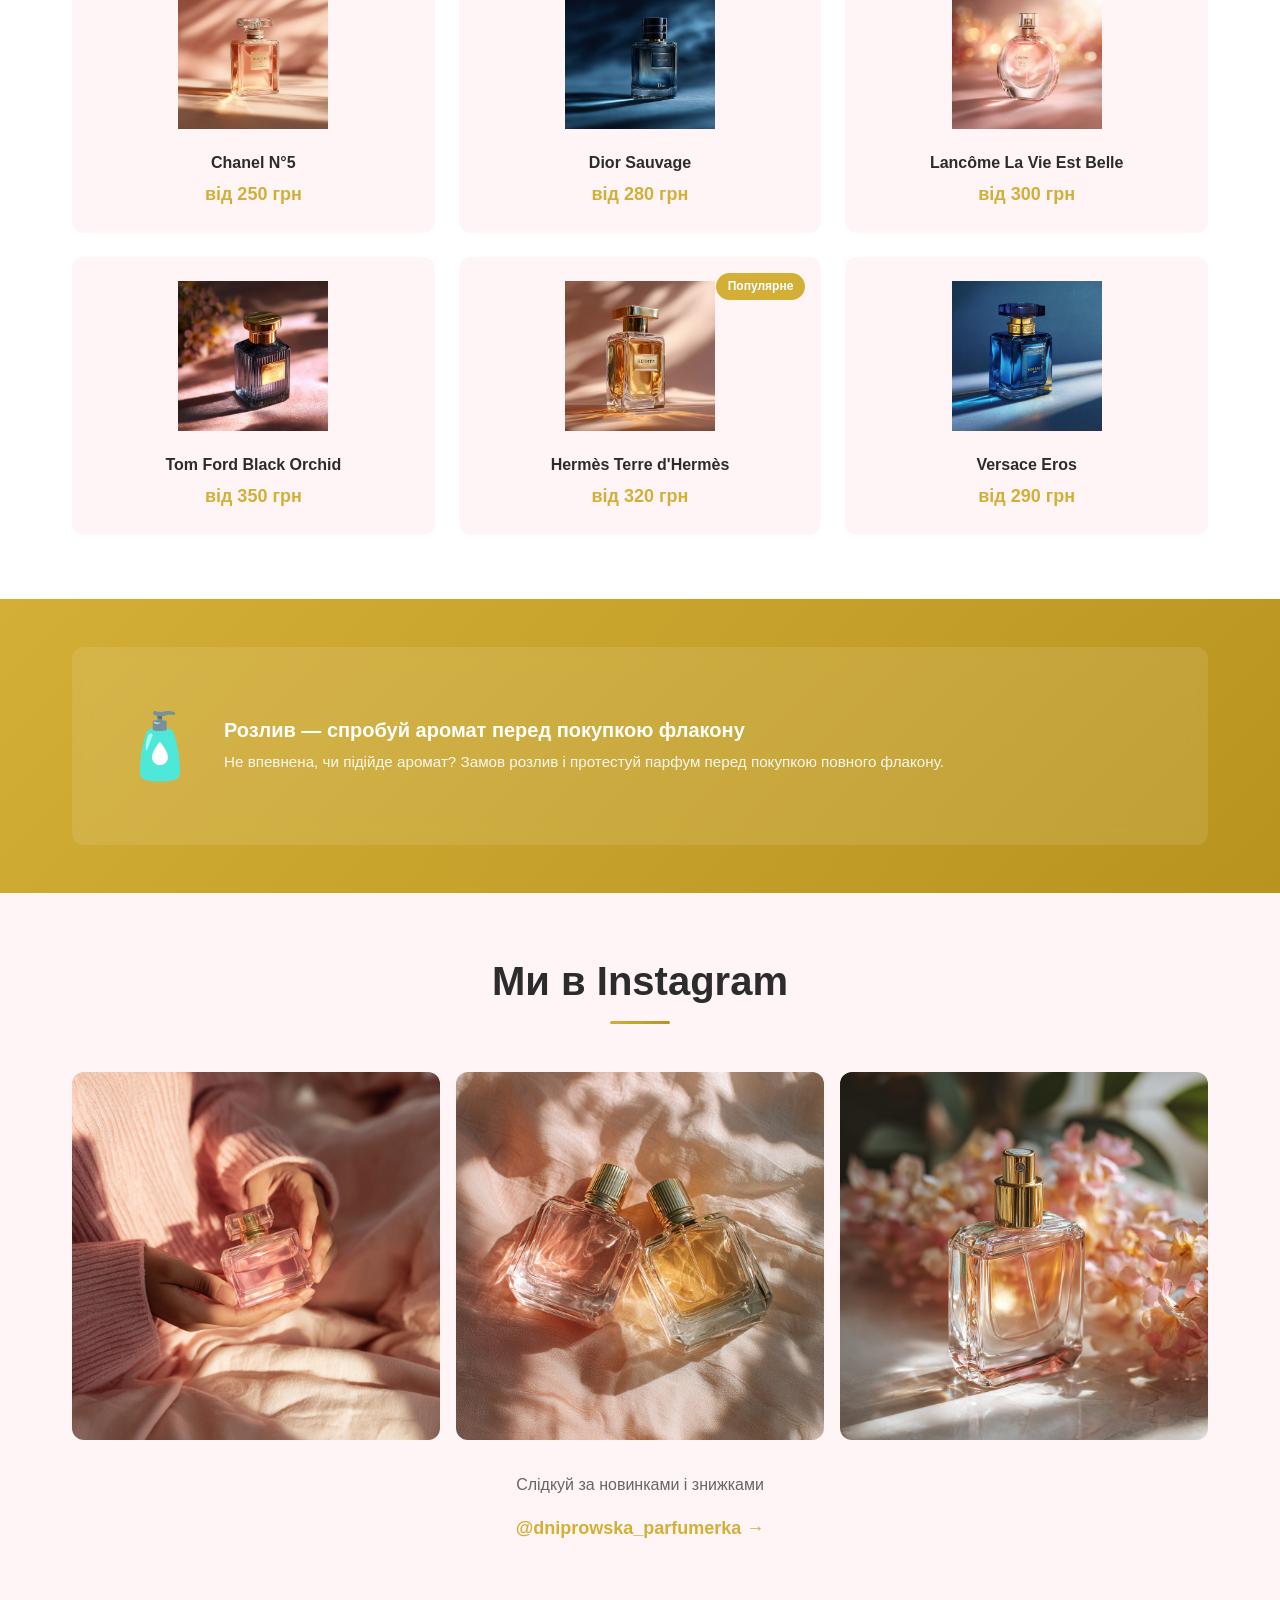
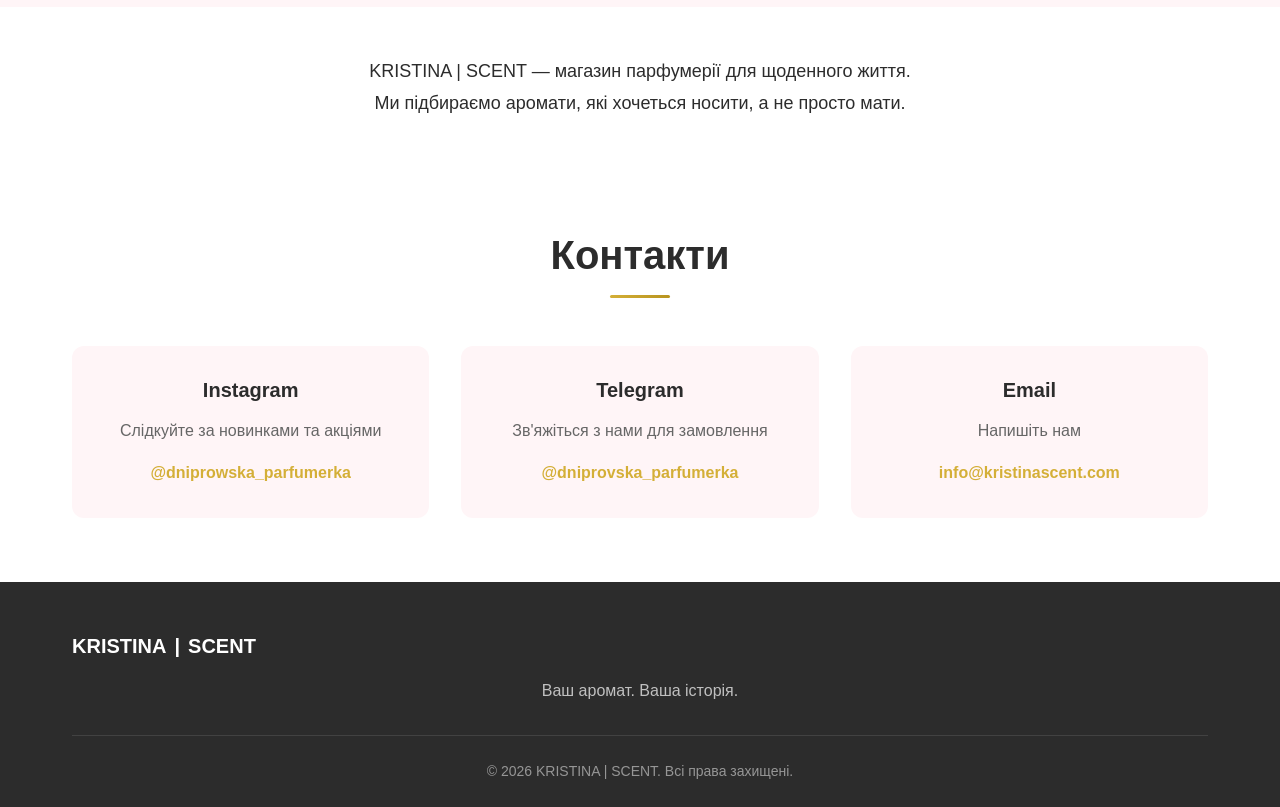
==== commit 4de95170: "Back to Claude" ====
--- a/index.html
+++ b/index.html
@@ -26,6 +26,7 @@
                 <nav class="nav">
                     <a href="index.html" class="nav-link active">Головна</a>
                     <a href="catalog.html" class="nav-link">Каталог</a>
+                    <a href="ai-consultant.html" class="nav-link">ШІ-консультант</a>
                     <a href="#about" class="nav-link">Про нас</a>
                     <a href="#contact" class="nav-link">Контакти</a>
                 </nav>
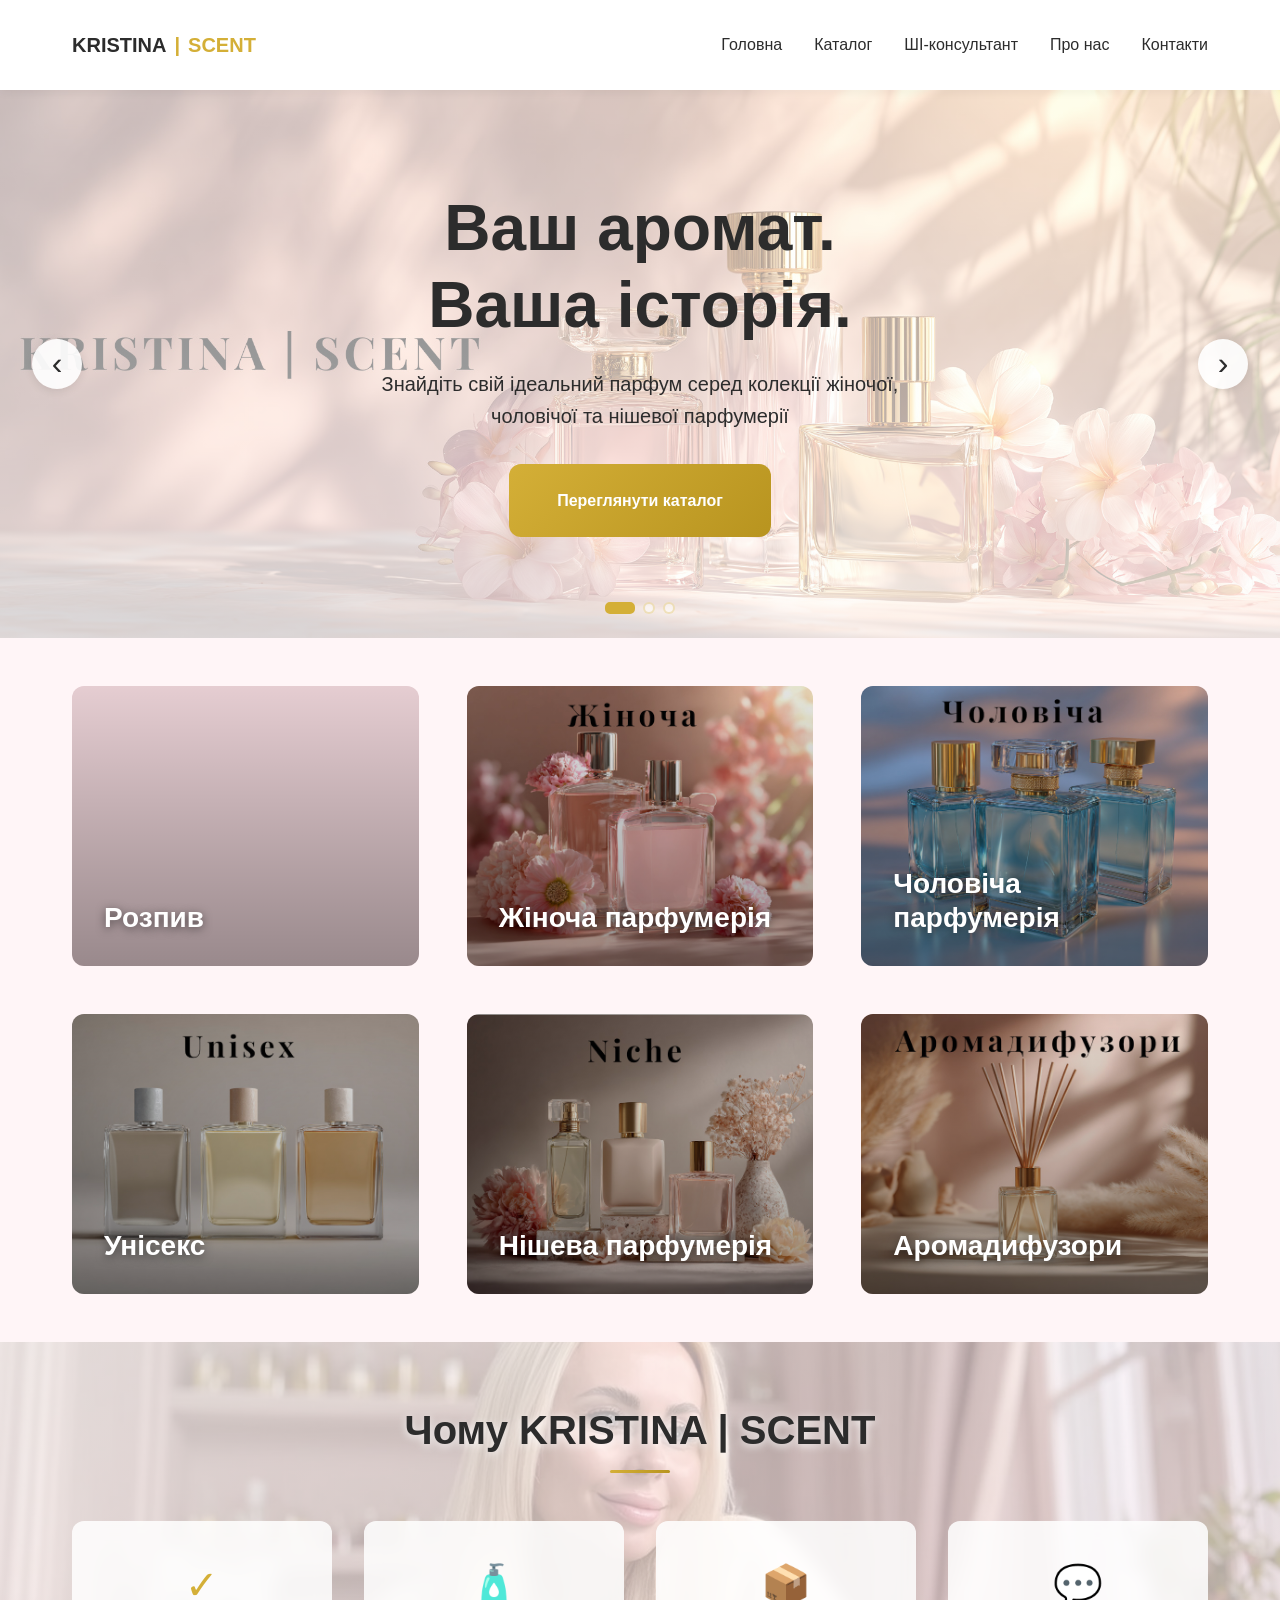
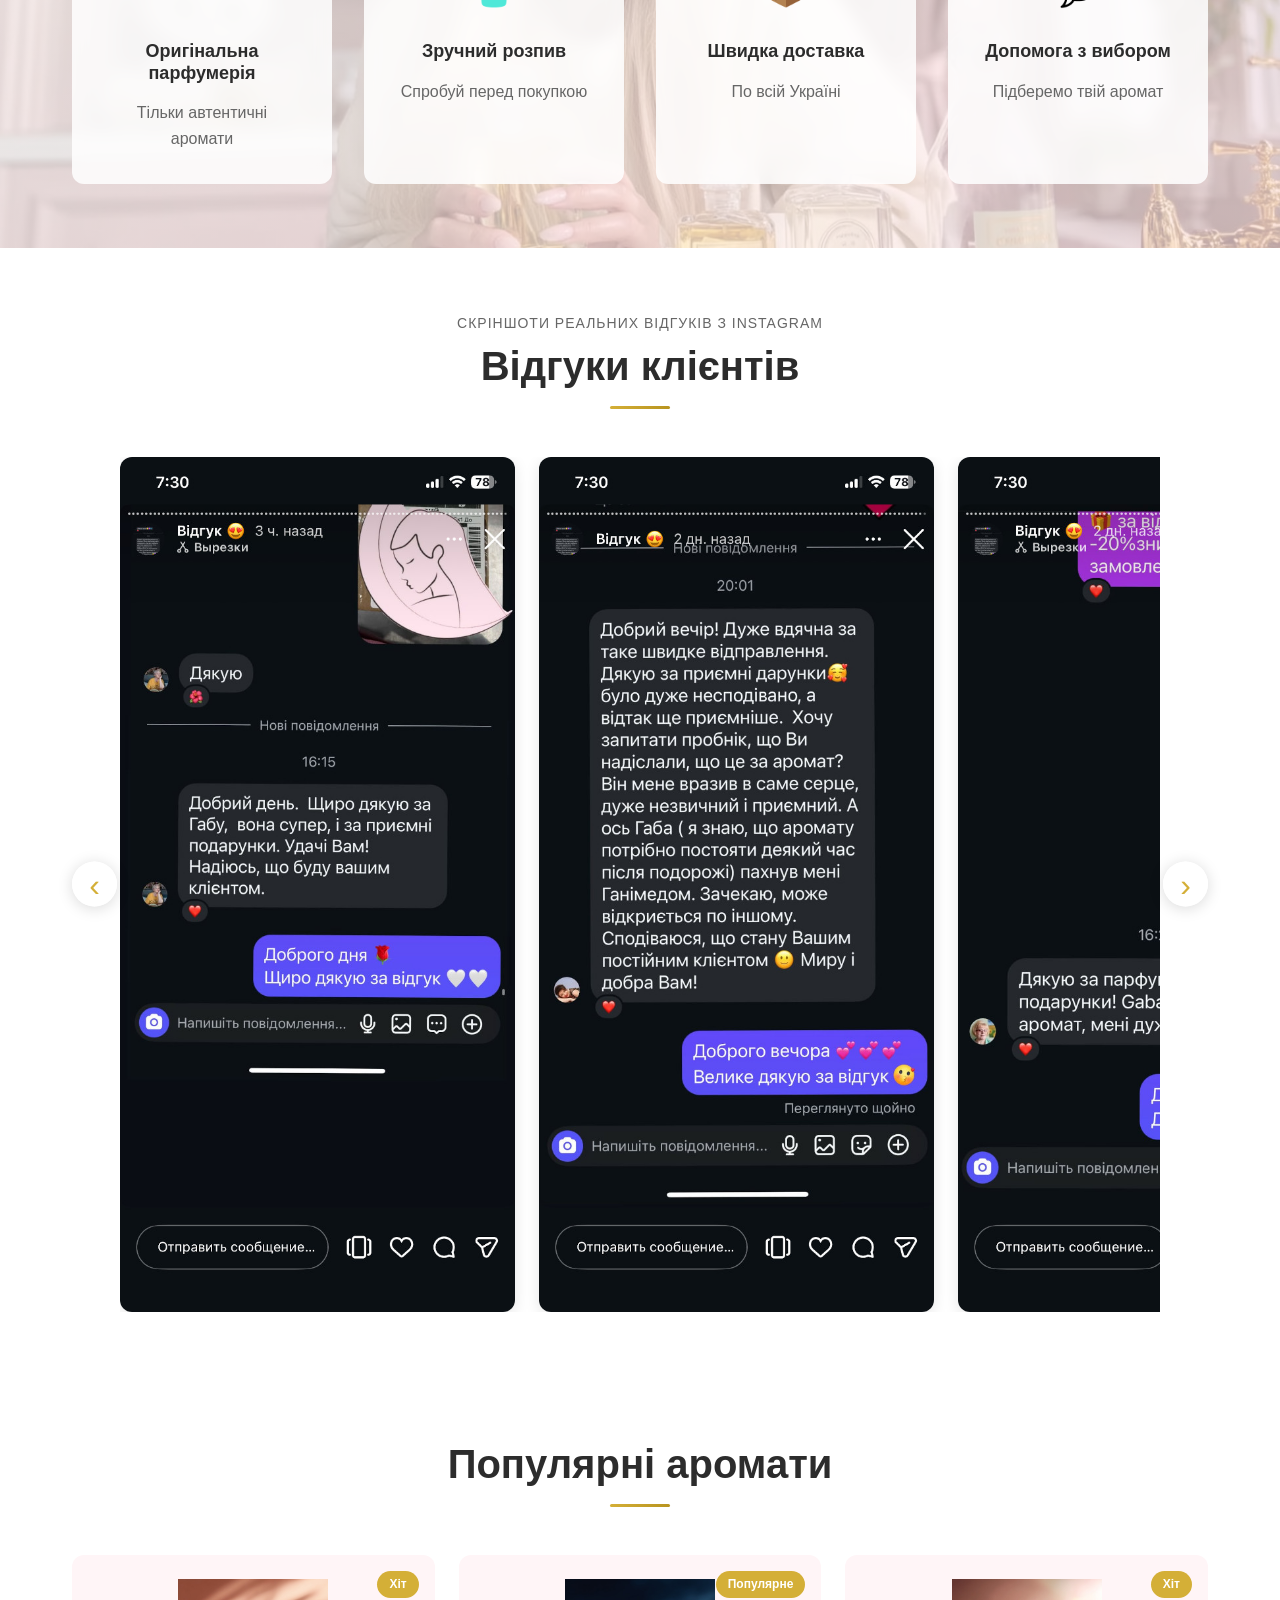
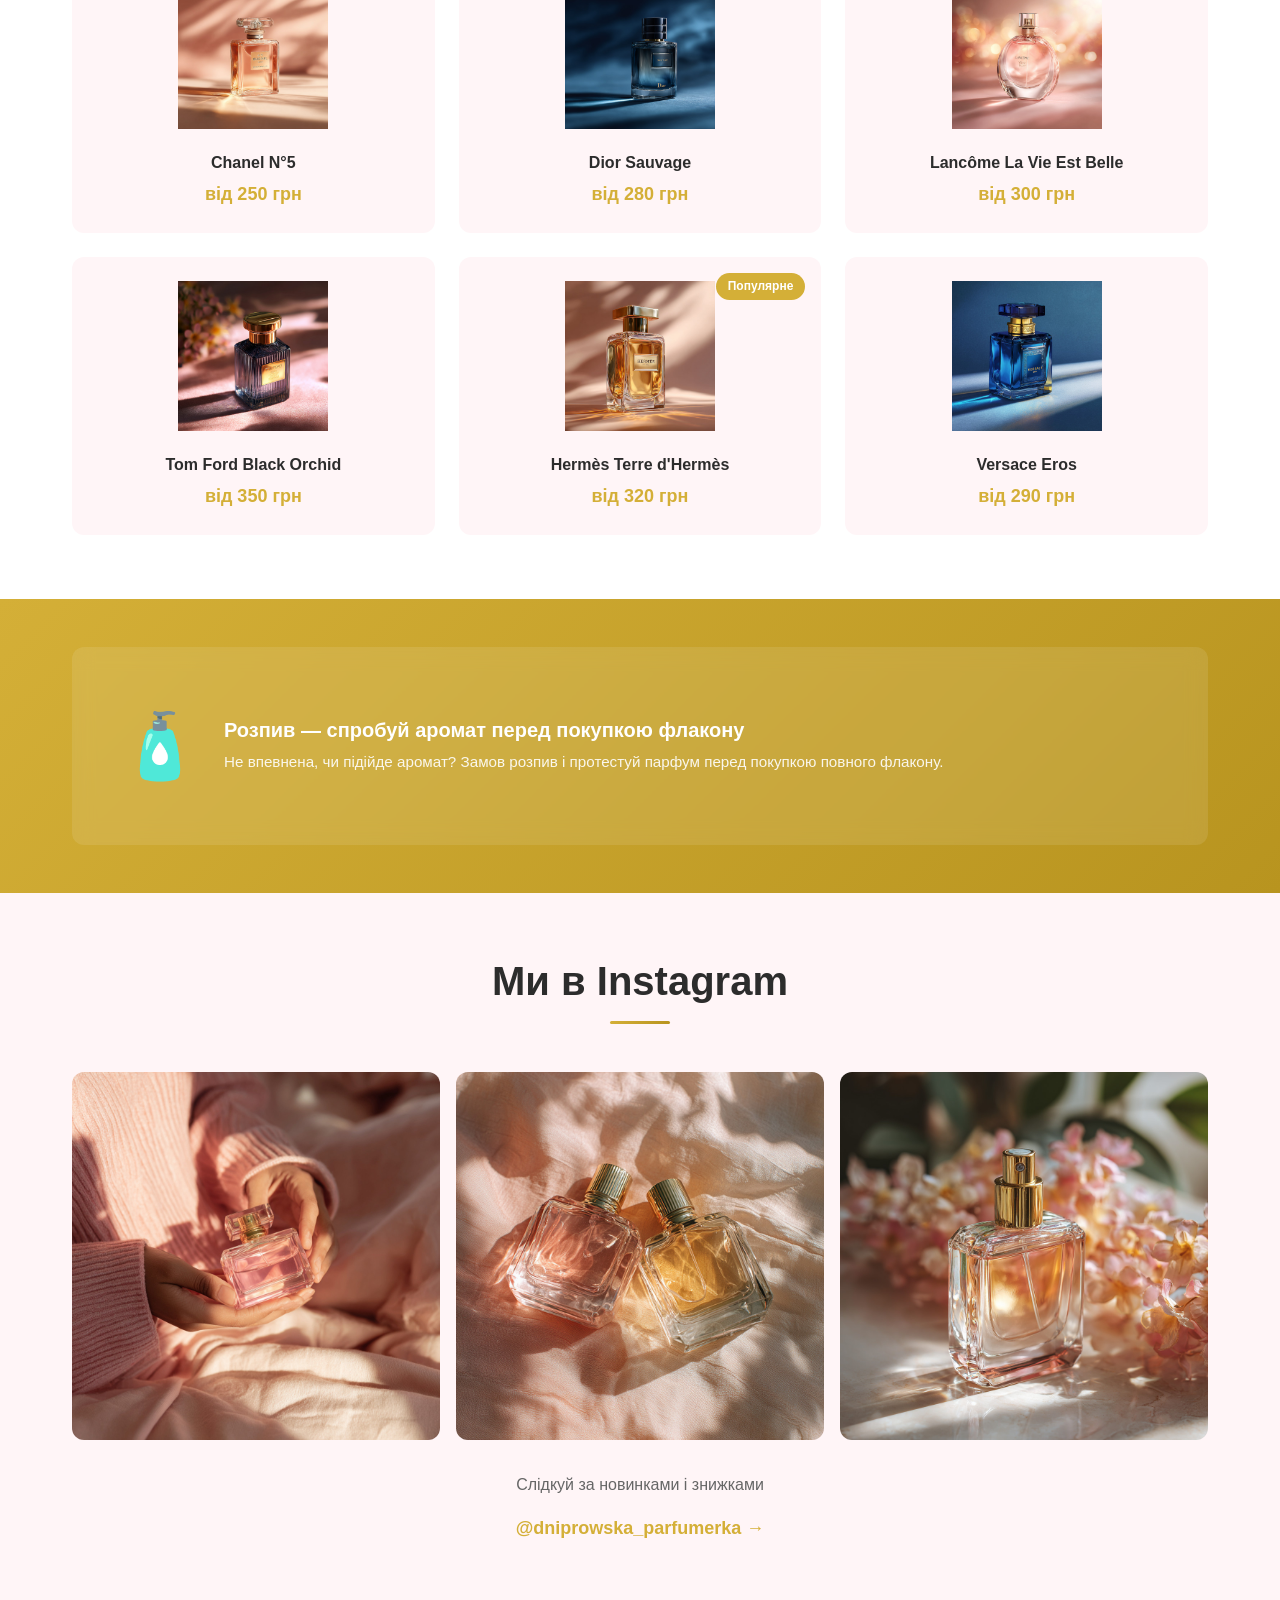
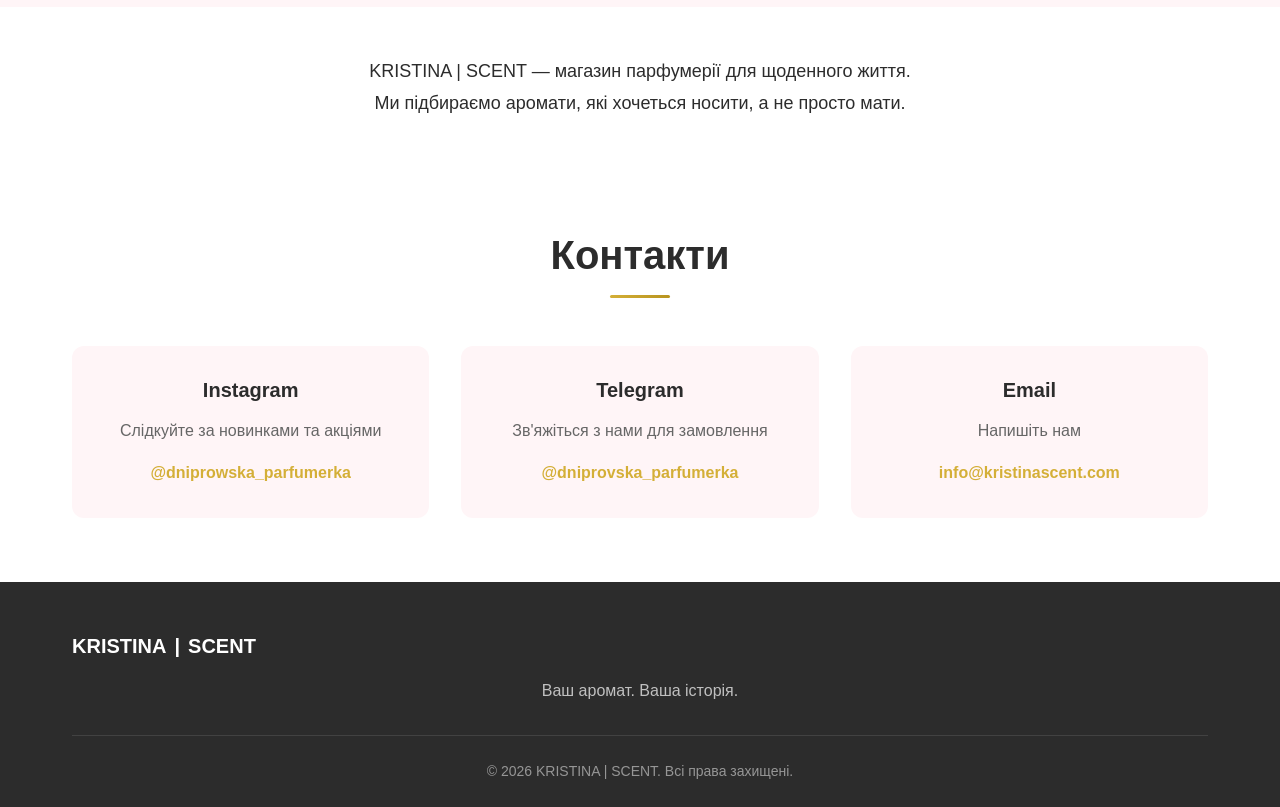
==== commit d0fb7466: "Back to Claude 2" ====
--- a/index.html
+++ b/index.html
@@ -54,13 +54,13 @@
             <!-- Slide 2 -->
             <div class="hero-slide">
                 <div class="hero-slide-bg">
-                    <img src="images/hero/slide-2.jpg" alt="Розлив ароматів">
+                    <img src="images/hero/slide-2.jpg" alt="Розпив ароматів">
                 </div>
                 <div class="container">
                     <div class="hero-content">
-                        <h1 class="hero-title">Розлив ароматів</h1>
+                        <h1 class="hero-title">Розпив ароматів</h1>
                         <p class="hero-text">Спробуй парфум перед покупкою. Обери свій ідеальний аромат без ризику.</p>
-                        <a href="catalog.html?category=rozlyv" class="btn btn-primary">Дізнатись більше</a>
+                        <a href="catalog.html?category=rozpyv" class="btn btn-primary">Дізнатись більше</a>
                     </div>
                 </div>
             </div>
@@ -100,9 +100,9 @@
     <section class="categories" id="catalog">
         <div class="container">
             <div class="categories-large-grid">
-                <a href="catalog.html?category=rozlyv" class="category-large-card category-rozlyv">
-                    <div class="category-overlay"></div>
-                    <h3 class="category-large-title">Розлив</h3>
+                <a href="catalog.html?category=rozpyv" class="category-large-card category-rozpyv">
+                    <div class="category-overlay"></div>
+                    <h3 class="category-large-title">Розпив</h3>
                 </a>
                 <a href="catalog.html?category=female" class="category-large-card category-female">
                     <div class="category-overlay"></div>
@@ -142,7 +142,7 @@
                 </div>
                 <div class="feature">
                     <div class="feature-icon">🧴</div>
-                    <h3 class="feature-title">Зручний розлив</h3>
+                    <h3 class="feature-title">Зручний розпив</h3>
                     <p class="feature-text">Спробуй перед покупкою</p>
                 </div>
                 <div class="feature">
@@ -255,8 +255,8 @@
             <div class="decant-content">
                 <div class="decant-icon">🧴</div>
                 <div class="decant-text">
-                    <h3 class="decant-title">Розлив — спробуй аромат перед покупкою флакону</h3>
-                    <p class="decant-desc">Не впевнена, чи підійде аромат? Замов розлив і протестуй парфум перед покупкою повного флакону.</p>
+                    <h3 class="decant-title">Розпив — спробуй аромат перед покупкою флакону</h3>
+                    <p class="decant-desc">Не впевнена, чи підійде аромат? Замов розпив і протестуй парфум перед покупкою повного флакону.</p>
                 </div>
             </div>
         </div>
--- a/style.css
+++ b/style.css
@@ -1,5 +1,5 @@
 /* ========================================
-   KRISTINA | SCENT — CSS Styles
+   KRISTINA | SCENT â€” CSS Styles
    Mobile-first, Responsive, Soft Luxury
    ======================================== */
 
@@ -246,7 +246,7 @@
     object-fit: cover;
 }
 
-/* Overlay для читабельності тексту */
+/* Overlay Ð´Ð»Ñ Ñ‡Ð¸Ñ‚Ð°Ð±ÐµÐ»ÑŒÐ½Ð¾ÑÑ‚Ñ– Ñ‚ÐµÐºÑÑ‚Ñƒ */
 .hero-slide::before {
     content: '';
     position: absolute;
@@ -438,8 +438,8 @@
 }
 
 /* Category background images */
-.category-rozlyv {
-    background-image: url('images/categories/rozlyv.jpg');
+.category-rozpyv {
+    background-image: url('images/categories/rozpyv.jpg');
     background-size: cover;
     background-position: center;
 }
@@ -1012,7 +1012,7 @@
         font-size: 3.5rem;
     }
     
-    /* Categories - 3 columns (2 rows × 3) */
+    /* Categories - 3 columns (2 rows Ã— 3) */
     .categories-large-grid {
         grid-template-columns: repeat(3, 1fr);
     }
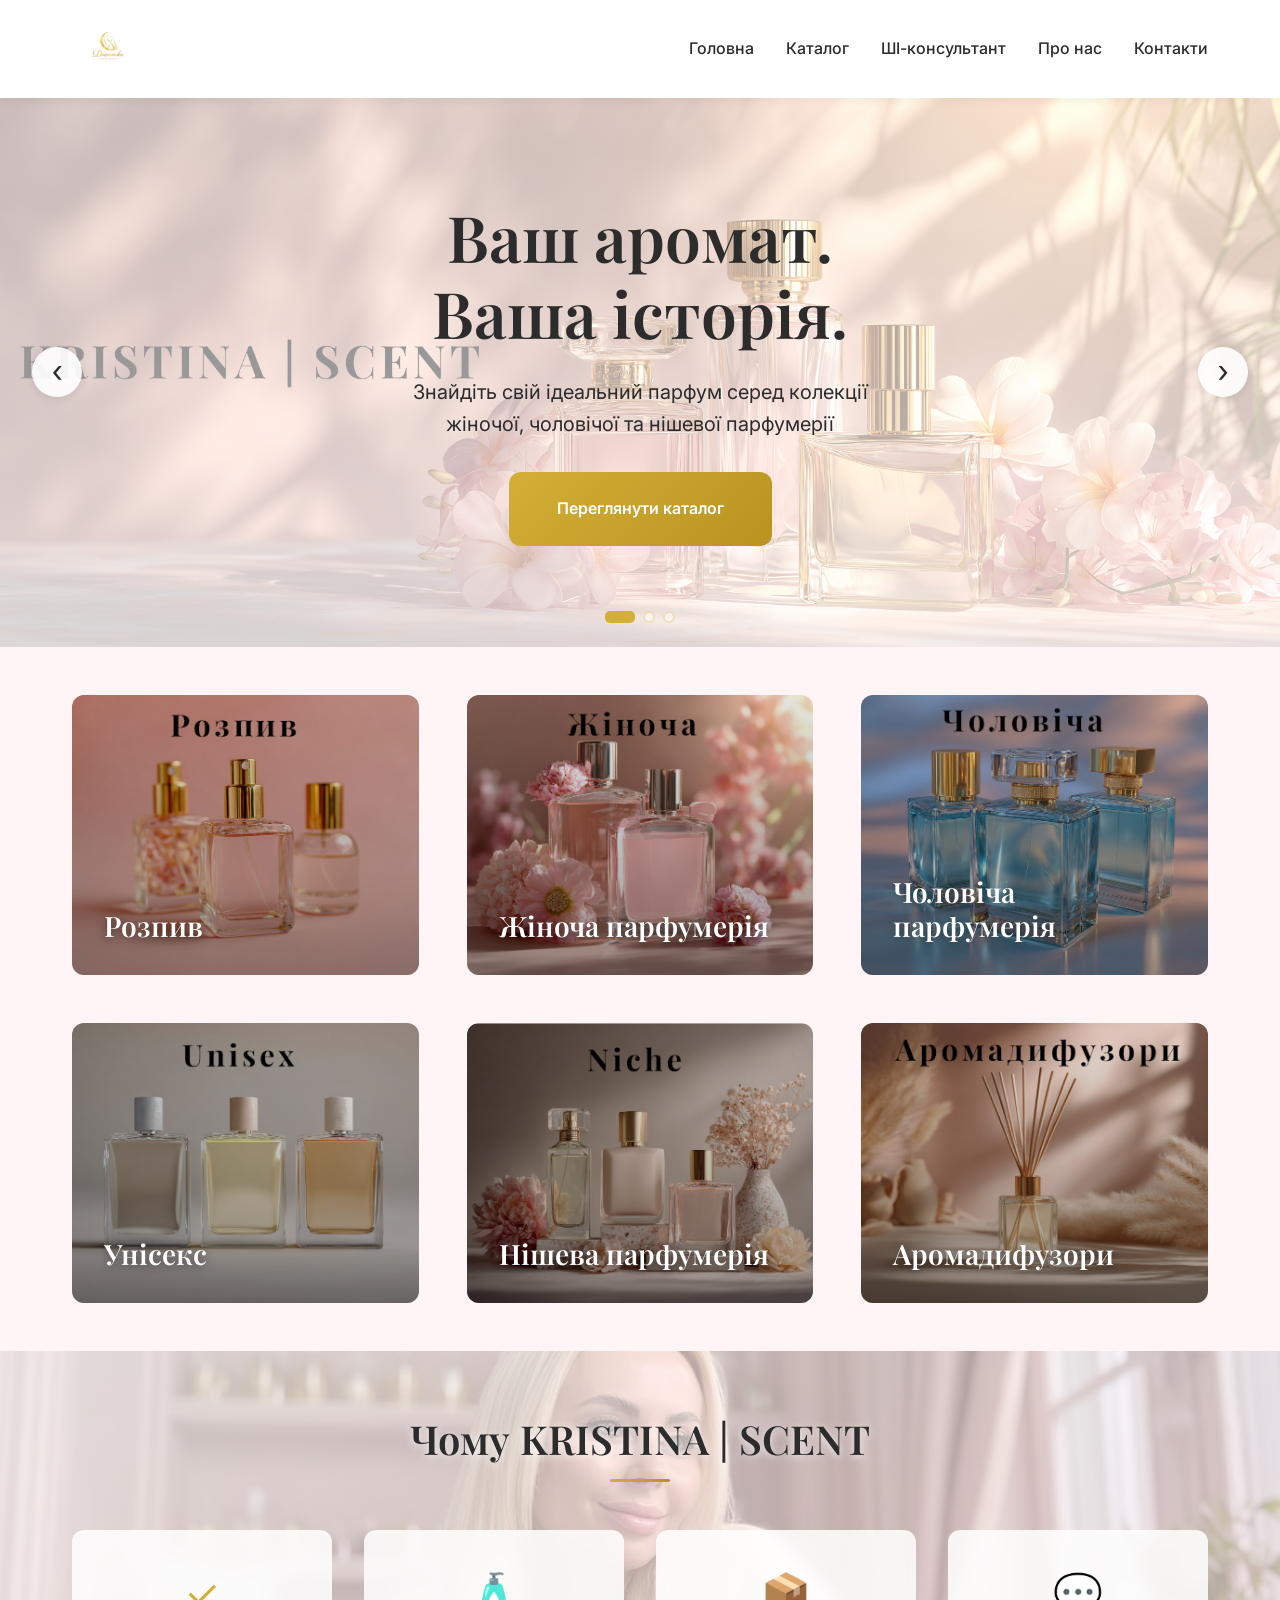
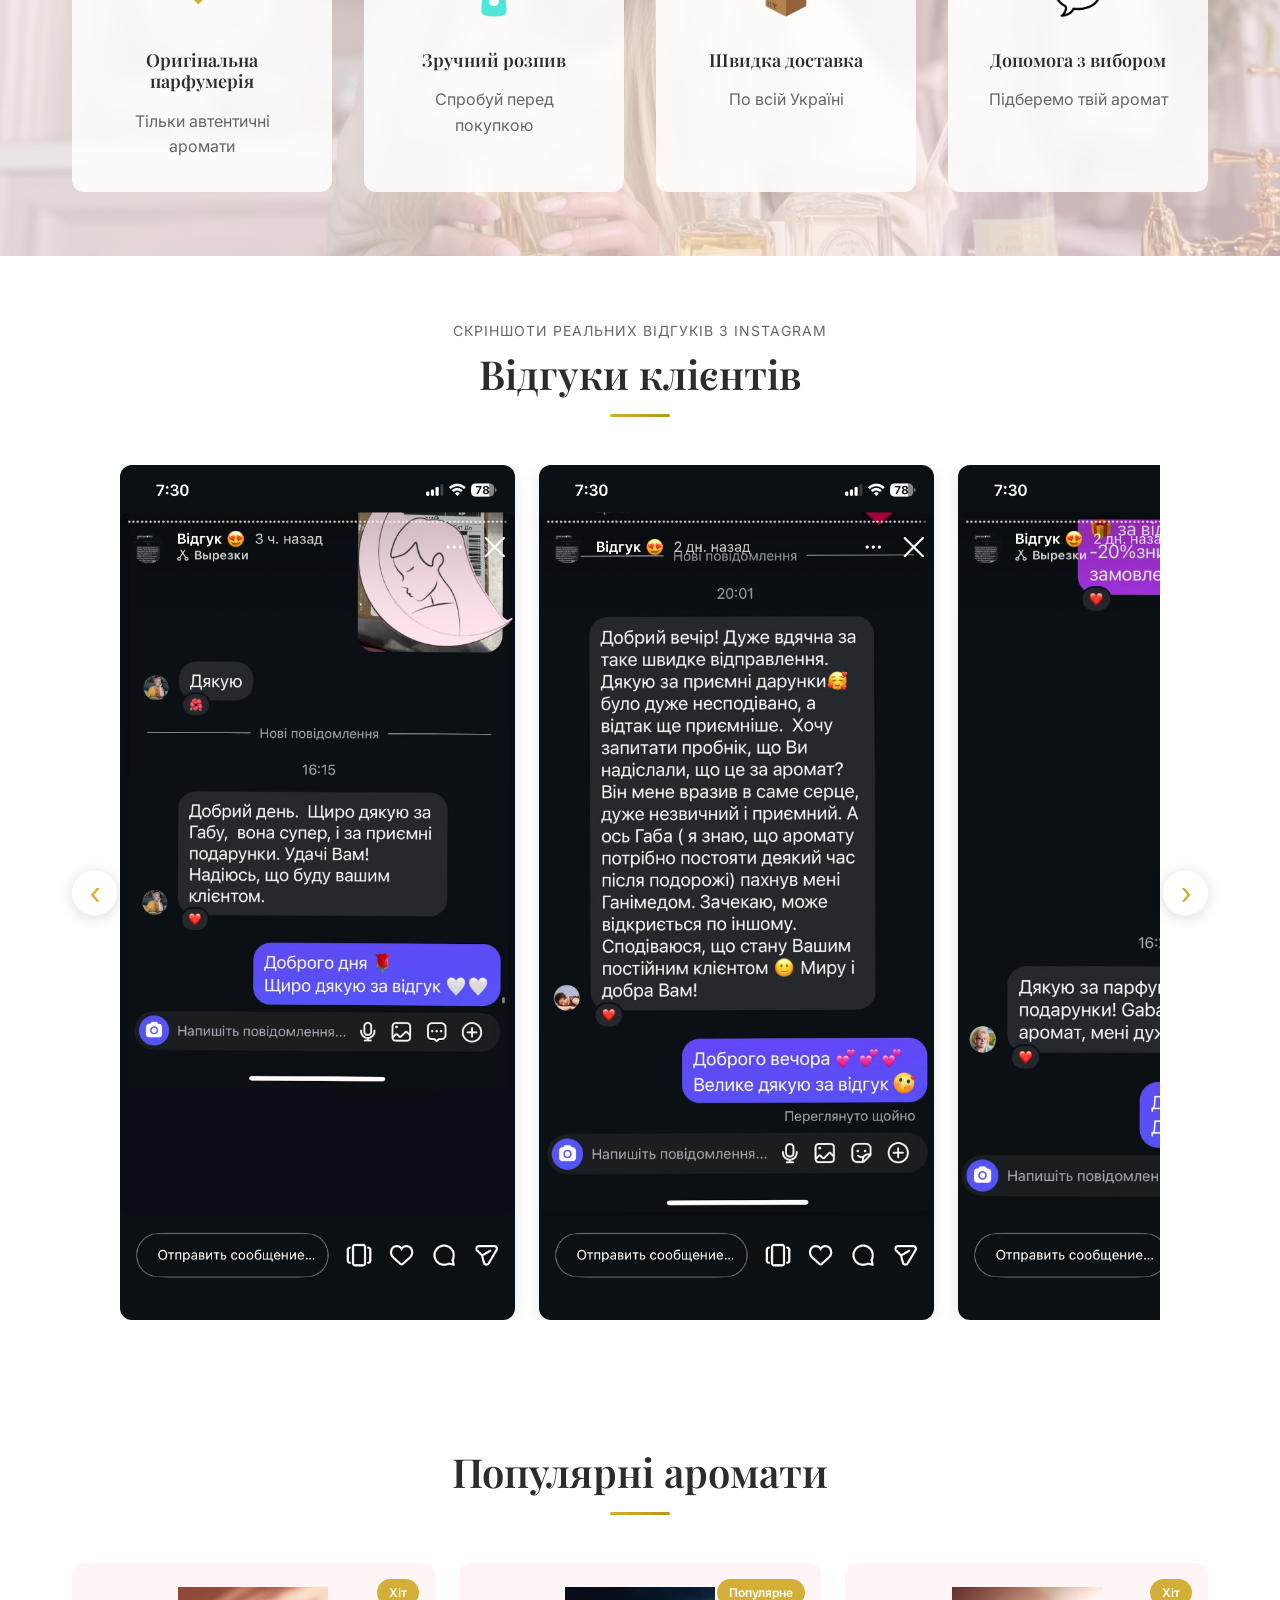
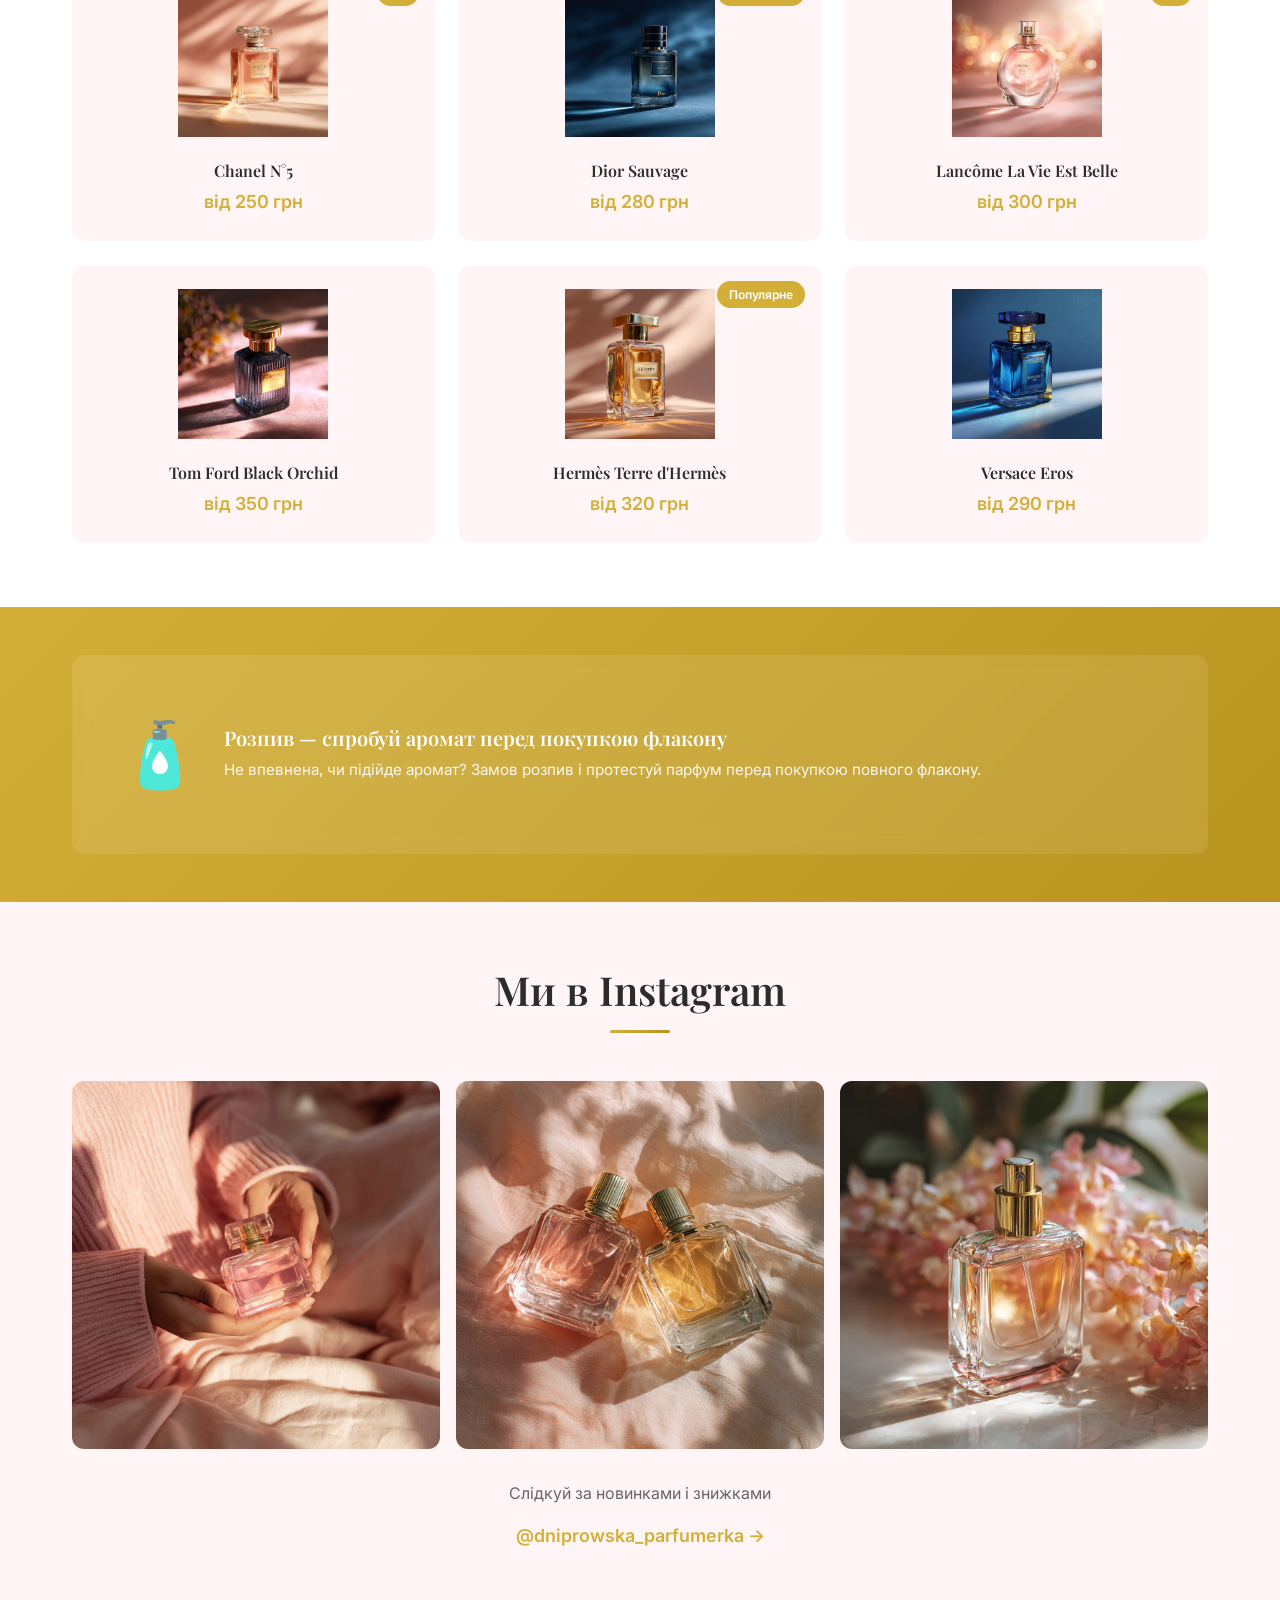
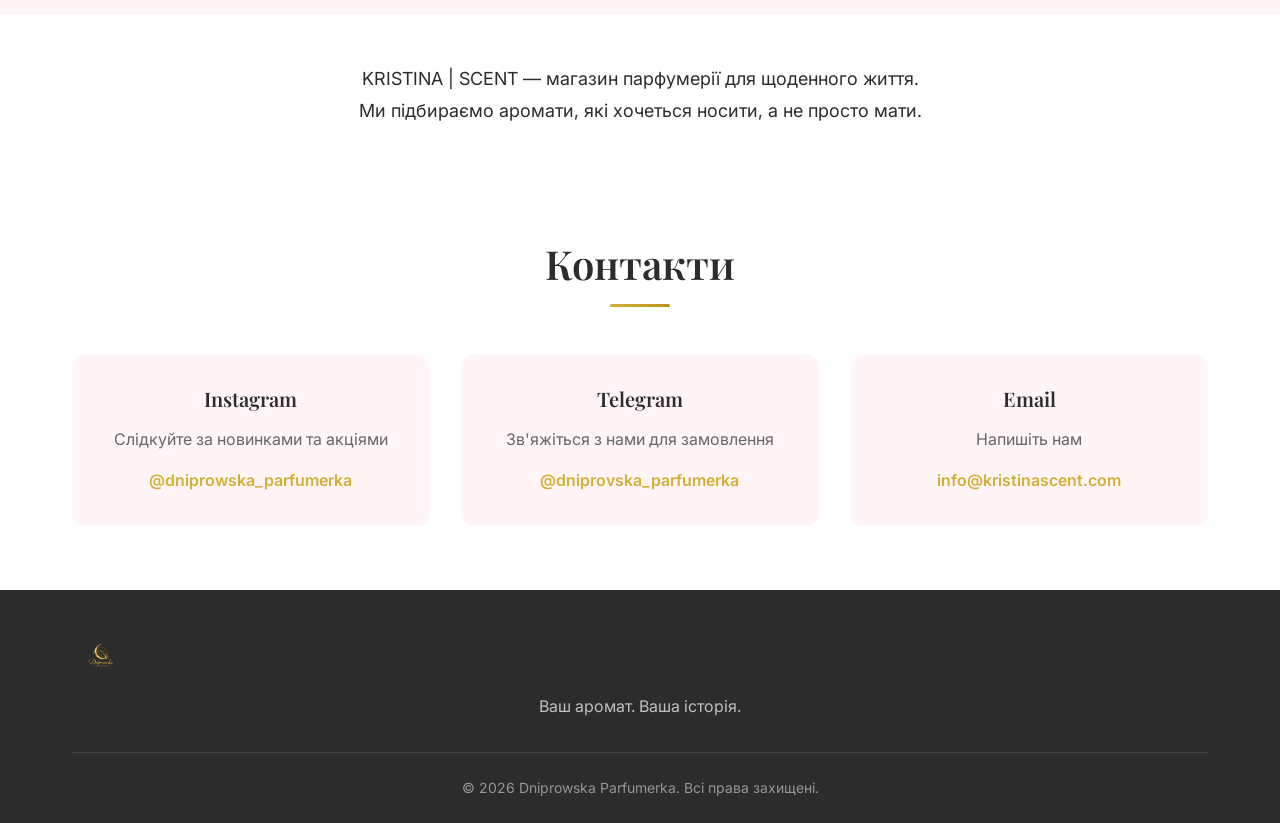
==== commit cace670f: "Rebranding" ====
--- a/index.html
+++ b/index.html
@@ -3,8 +3,8 @@
 <head>
     <meta charset="UTF-8">
     <meta name="viewport" content="width=device-width, initial-scale=1.0">
-    <meta name="description" content="KRISTINA | SCENT — онлайн-магазин парфумерії. Жіноча, чоловіча та нішева парфумерія для українського ринку.">
-    <title>KRISTINA | SCENT — Парфумерія онлайн</title>
+    <meta name="description" content="Dniprowska Parfumerka — онлайн-магазин парфумерії. Жіноча, чоловіча та нішева парфумерія для українського ринку.">
+    <title>Dniprowska Parfumerka — Парфумерія онлайн</title>
     <link rel="icon" type="image/png" href="images/brand/favicon.png">
     <link rel="stylesheet" href="style.css">
 </head>
@@ -13,11 +13,9 @@
     <header class="header">
         <div class="container">
             <div class="header-content">
-                <div class="logo">
-                    <span class="logo-text">KRISTINA</span>
-                    <span class="logo-divider">|</span>
-                    <span class="logo-accent">SCENT</span>
-                </div>
+                <a href="index.html" class="logo">
+                    <img src="images/brand/logo-big.png" alt="Dniprowska Parfumerka" class="logo-img">
+                </a>
                 <button class="menu-toggle" aria-label="Меню">
                     <span></span>
                     <span></span>
@@ -323,14 +321,12 @@
             <div class="footer-content">
                 <div class="footer-brand">
                     <div class="logo">
-                        <span class="logo-text">KRISTINA</span>
-                        <span class="logo-divider">|</span>
-                        <span class="logo-accent">SCENT</span>
+                        <img src="images/brand/logo-big.png" alt="Dniprowska Parfumerka" class="logo-img">
                     </div>
                     <p class="footer-text">Ваш аромат. Ваша історія.</p>
                 </div>
                 <div class="footer-bottom">
-                    <p>&copy; 2026 KRISTINA | SCENT. Всі права захищені.</p>
+                    <p>&copy; 2026 Dniprowska Parfumerka. Всі права захищені.</p>
                 </div>
             </div>
         </div>
--- a/style.css
+++ b/style.css
@@ -2,6 +2,9 @@
    KRISTINA | SCENT â€” CSS Styles
    Mobile-first, Responsive, Soft Luxury
    ======================================== */
+
+/* Google Fonts Import */
+@import url('https://fonts.googleapis.com/css2?family=Inter:wght@300;400;500;600;700&family=Playfair+Display:wght@400;500;600;700;800&display=swap');
 
 /* CSS Variables */
 :root {
@@ -15,7 +18,8 @@
     --color-text-light: #666666;
     --color-border: #F0E8EA;
     
-    --font-primary: -apple-system, BlinkMacSystemFont, 'Segoe UI', Roboto, 'Helvetica Neue', Arial, sans-serif;
+    --font-primary: 'Inter', -apple-system, BlinkMacSystemFont, 'Segoe UI', Roboto, sans-serif;
+    --font-headings: 'Playfair Display', Georgia, serif;
     
     --spacing-xs: 0.5rem;
     --spacing-sm: 1rem;
@@ -75,12 +79,14 @@
 }
 
 /* Typography */
-h1, h2, h3, h4 {
+h1, h2, h3, h4, h5, h6 {
+    font-family: var(--font-headings);
     line-height: 1.2;
     font-weight: 600;
 }
 
 .section-title {
+    font-family: var(--font-headings);
     font-size: 2rem;
     text-align: center;
     margin-bottom: var(--spacing-xl);
@@ -120,6 +126,7 @@
     gap: var(--spacing-xs);
     font-size: 1.25rem;
     font-weight: 600;
+    font-family: var(--font-headings);
 }
 
 .logo-text {
@@ -133,6 +140,12 @@
 .logo-accent {
     color: var(--color-warm-gold);
     font-weight: 700;
+}
+
+.logo-img {
+    height: 50px;
+    width: auto;
+    display: block;
 }
 
 /* Mobile Menu Toggle */
@@ -272,6 +285,7 @@
 }
 
 .hero-title {
+    font-family: var(--font-headings);
     font-size: 2rem;
     margin-bottom: var(--spacing-md);
     color: var(--color-text);
@@ -426,6 +440,7 @@
 }
 
 .category-large-title {
+    font-family: var(--font-headings);
     position: relative;
     z-index: 1;
     color: var(--color-white);
@@ -527,6 +542,7 @@
 }
 
 .product-name {
+    font-family: var(--font-headings);
     font-size: 1rem;
     margin-bottom: var(--spacing-xs);
     color: var(--color-text);
@@ -561,6 +577,7 @@
 }
 
 .decant-title {
+    font-family: var(--font-headings);
     color: var(--color-white);
     font-size: 1.25rem;
     margin-bottom: var(--spacing-xs);
@@ -692,6 +709,7 @@
 }
 
 .feature-title {
+    font-family: var(--font-headings);
     font-size: 1.125rem;
     margin-bottom: var(--spacing-sm);
     color: var(--color-text);
@@ -821,6 +839,7 @@
 }
 
 .contact-title {
+    font-family: var(--font-headings);
     font-size: 1.25rem;
     margin-bottom: var(--spacing-sm);
     color: var(--color-text);
@@ -859,6 +878,11 @@
 .footer .logo-divider,
 .footer .logo-accent {
     color: var(--color-white);
+}
+
+.footer .logo-img {
+    height: 40px;
+    width: auto;
 }
 
 .footer-text {
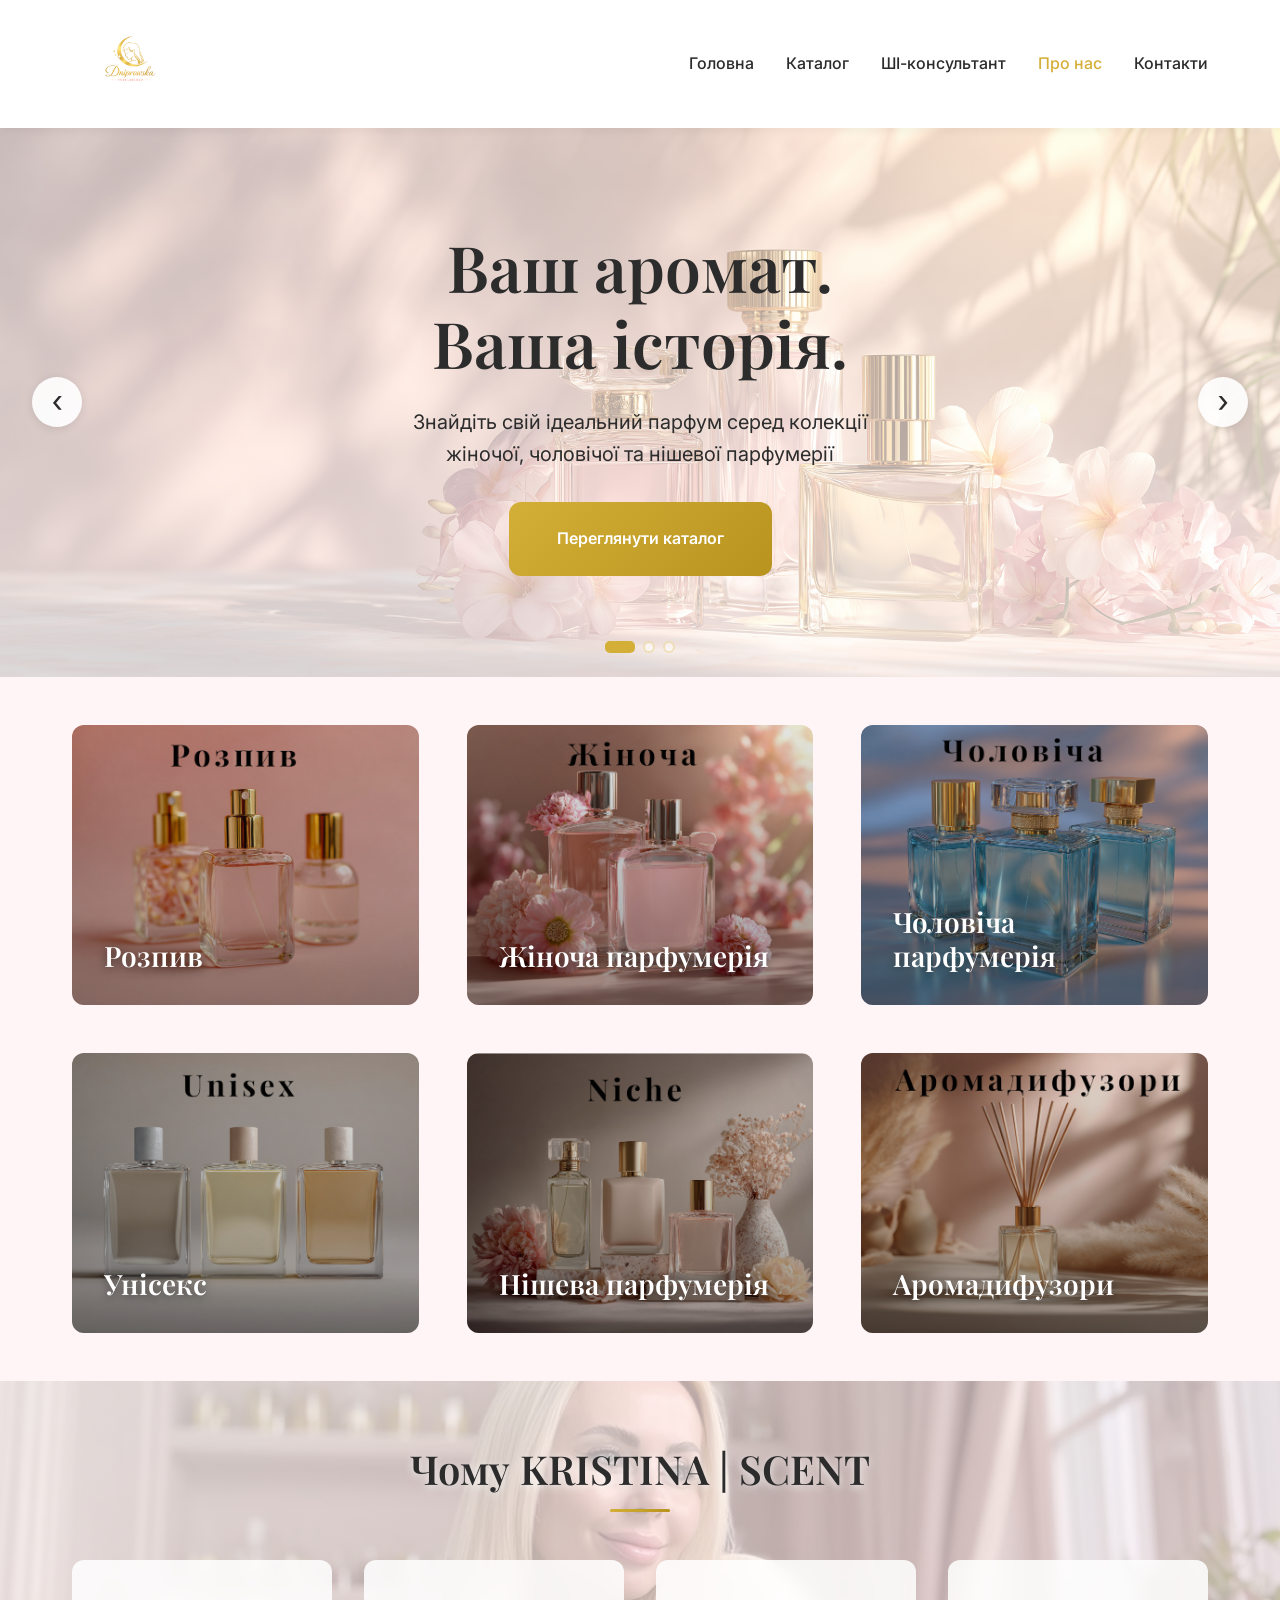
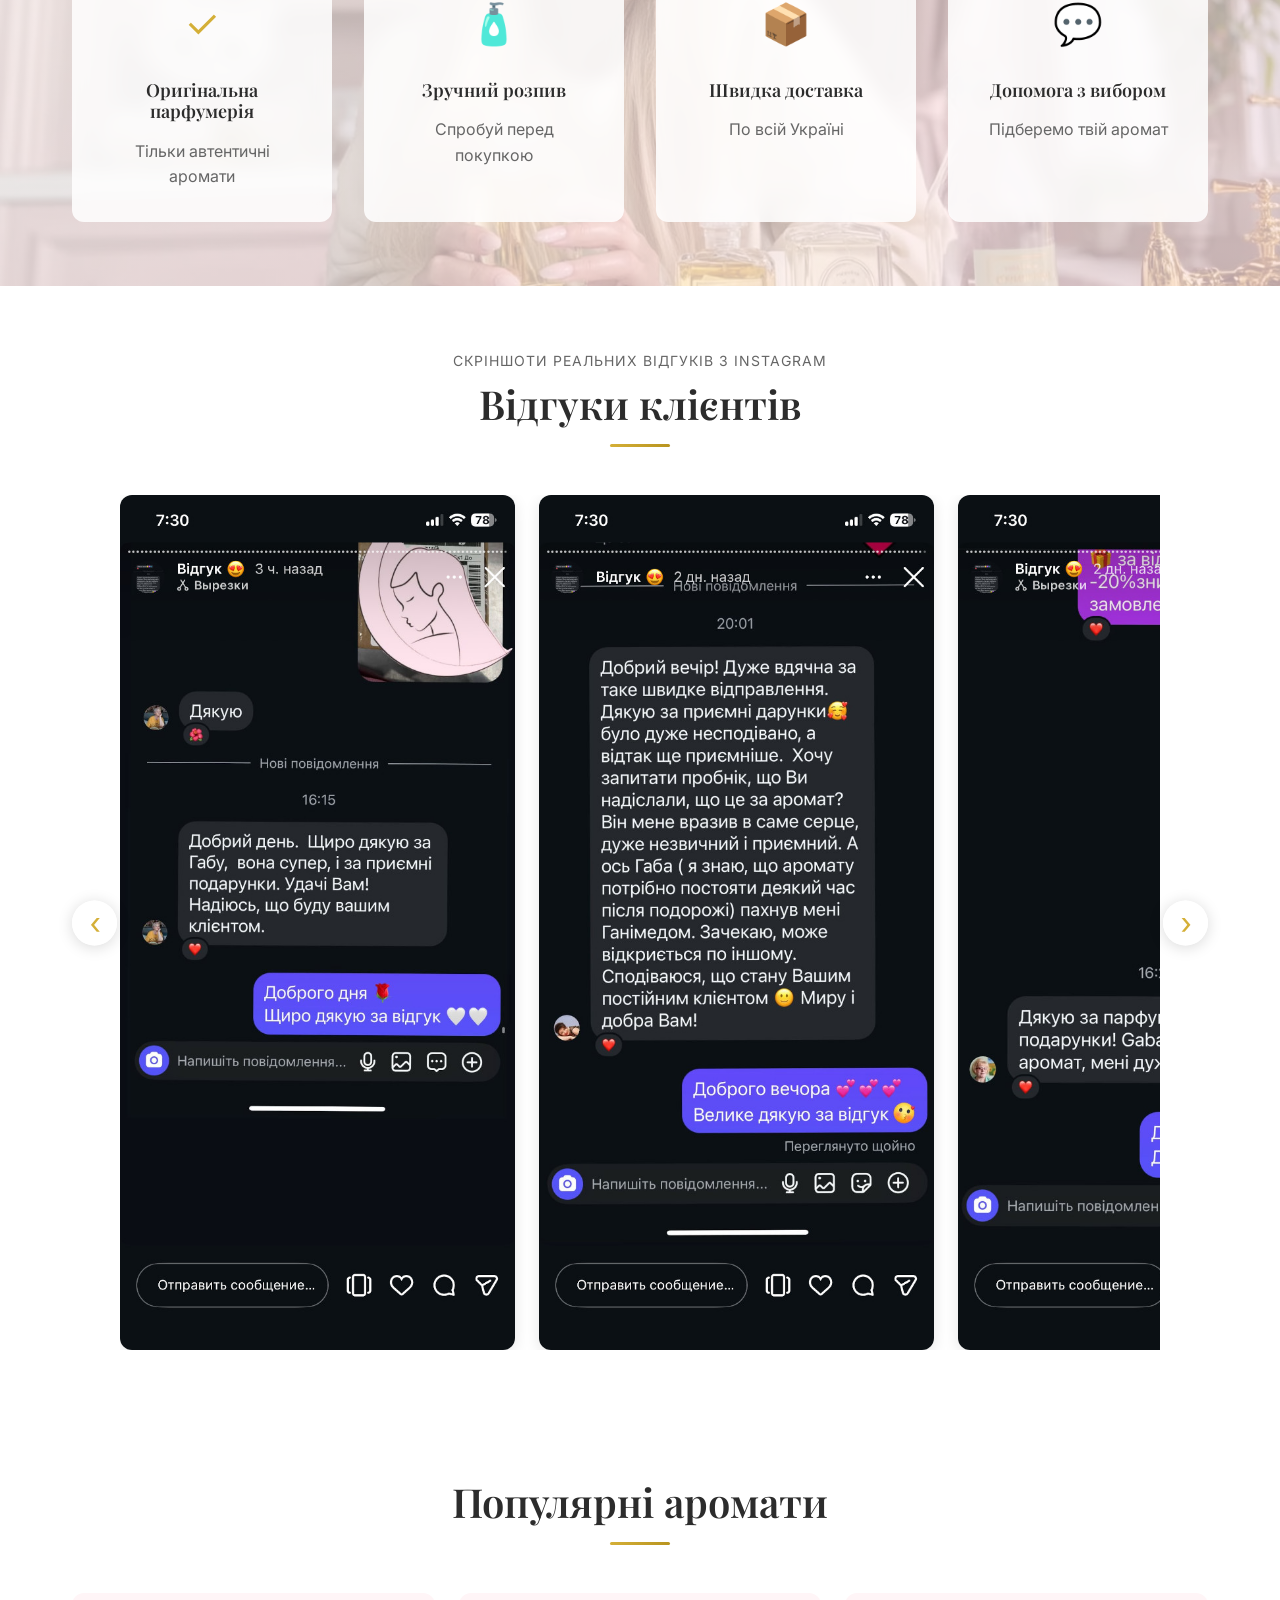
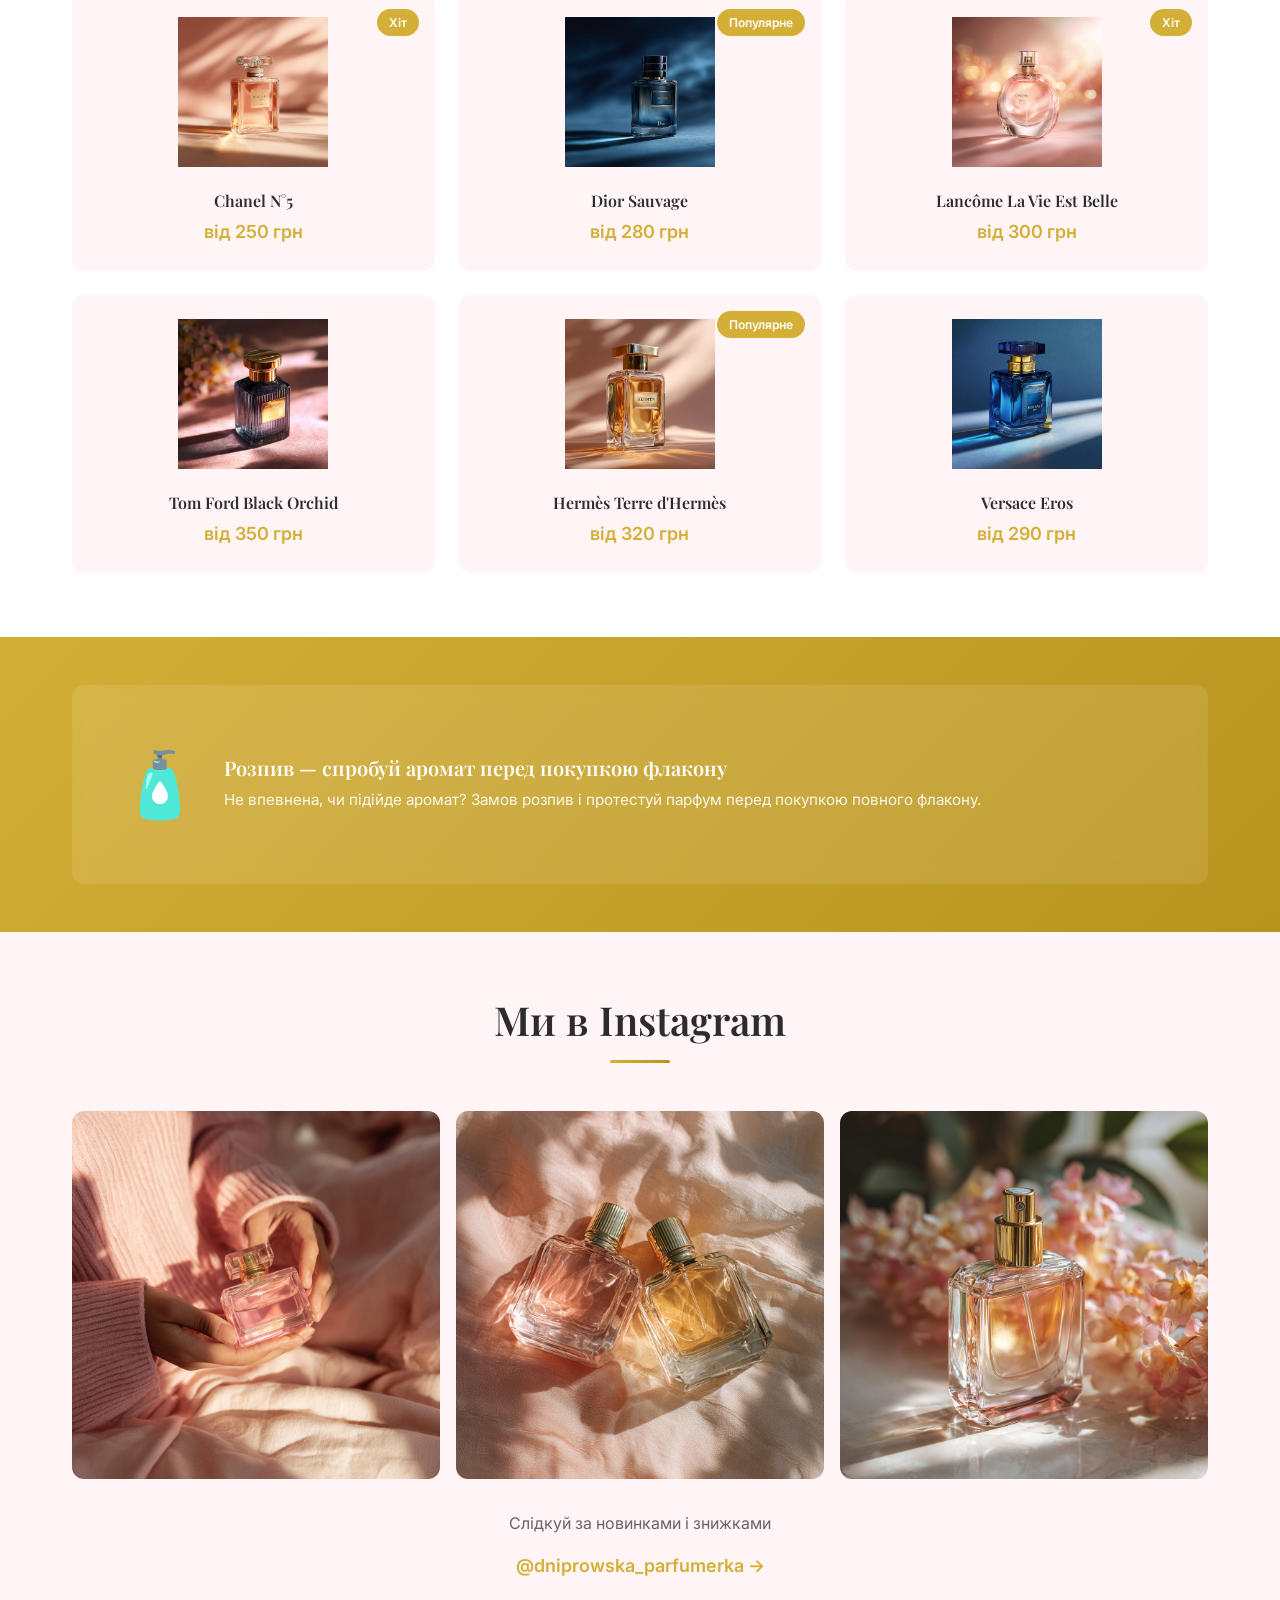
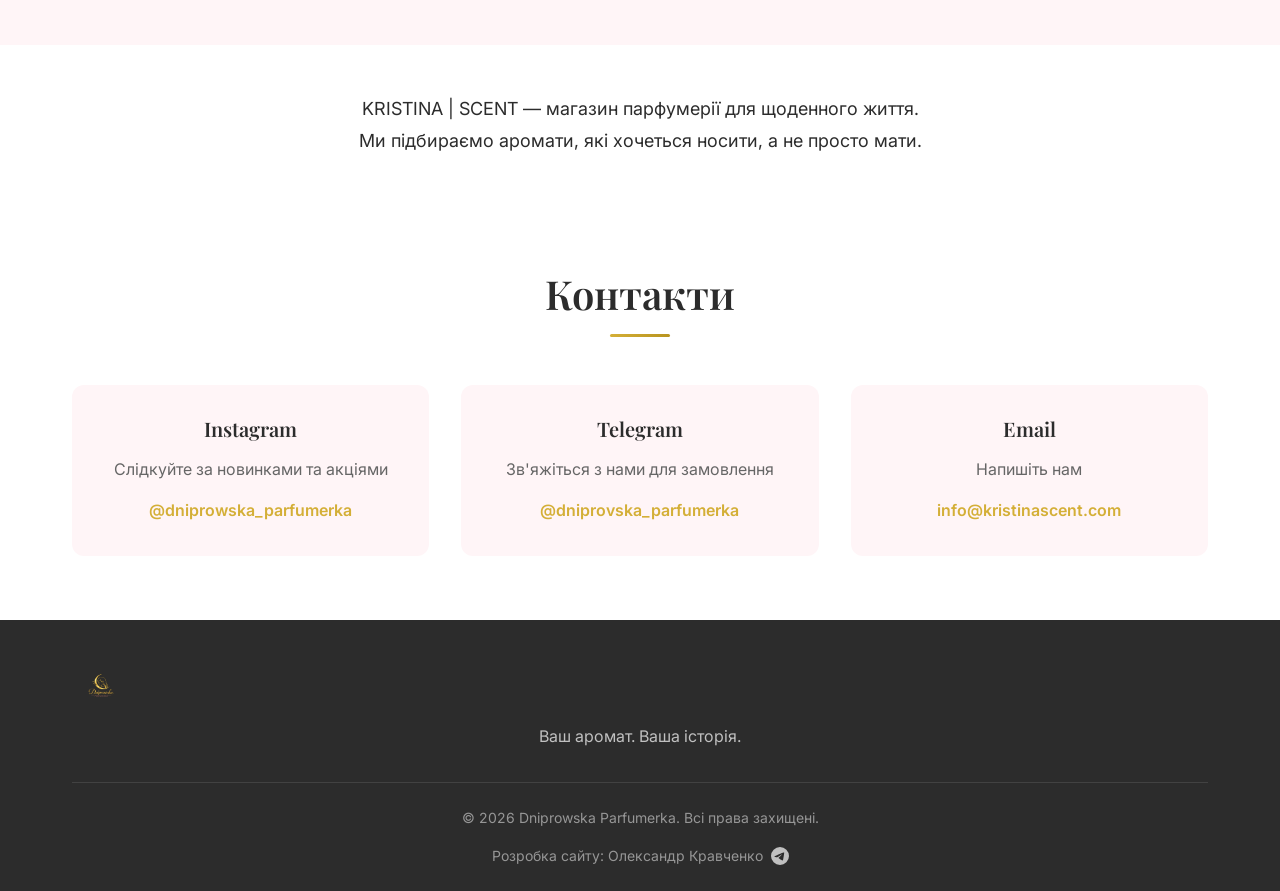
==== commit 0c3345ce: "Rebranding 2" ====
--- a/index.html
+++ b/index.html
@@ -327,6 +327,14 @@
                 </div>
                 <div class="footer-bottom">
                     <p>&copy; 2026 Dniprowska Parfumerka. Всі права захищені.</p>
+                    <p class="footer-credits">
+                        Розробка сайту: Олександр Кравченко 
+                        <a href="https://t.me/+380936429885" target="_blank" class="telegram-link" aria-label="Telegram">
+                            <svg xmlns="http://www.w3.org/2000/svg" width="16" height="16" fill="currentColor" viewBox="0 0 16 16">
+                                <path d="M16 8A8 8 0 1 1 0 8a8 8 0 0 1 16 0zM8.287 5.906c-.778.324-2.334.994-4.666 2.01-.378.15-.577.298-.595.442-.03.243.275.339.69.47l.175.055c.408.133.958.288 1.243.294.26.006.549-.1.868-.32 2.179-1.471 3.304-2.214 3.374-2.23.05-.012.12-.026.166.016.047.041.042.12.037.141-.03.129-1.227 1.241-1.846 1.817-.193.18-.33.307-.358.336a8.154 8.154 0 0 1-.188.186c-.38.366-.664.64.015 1.088.327.216.588.393.85.571.284.194.568.387.936.629.093.06.183.125.27.187.331.236.63.448.997.414.214-.02.435-.22.547-.82.265-1.417.786-4.486.906-5.751a1.426 1.426 0 0 0-.013-.315.337.337 0 0 0-.114-.217.526.526 0 0 0-.31-.093c-.3.005-.763.166-2.984 1.09z"/>
+                            </svg>
+                        </a>
+                    </p>
                 </div>
             </div>
         </div>
--- a/style.css
+++ b/style.css
@@ -143,7 +143,7 @@
 }
 
 .logo-img {
-    height: 50px;
+    height: 80px;
     width: auto;
     display: block;
 }
@@ -901,6 +901,31 @@
     font-size: 0.875rem;
 }
 
+.footer-credits {
+    margin-top: var(--spacing-sm);
+    display: flex;
+    align-items: center;
+    justify-content: center;
+    gap: var(--spacing-xs);
+}
+
+.telegram-link {
+    display: inline-flex;
+    align-items: center;
+    color: rgba(255, 255, 255, 0.7);
+    transition: var(--transition);
+}
+
+.telegram-link:hover {
+    color: var(--color-warm-gold);
+    transform: scale(1.1);
+}
+
+.telegram-link svg {
+    width: 18px;
+    height: 18px;
+}
+
 /* Tablet Styles (768px and up) */
 @media (min-width: 768px) {
     .container {
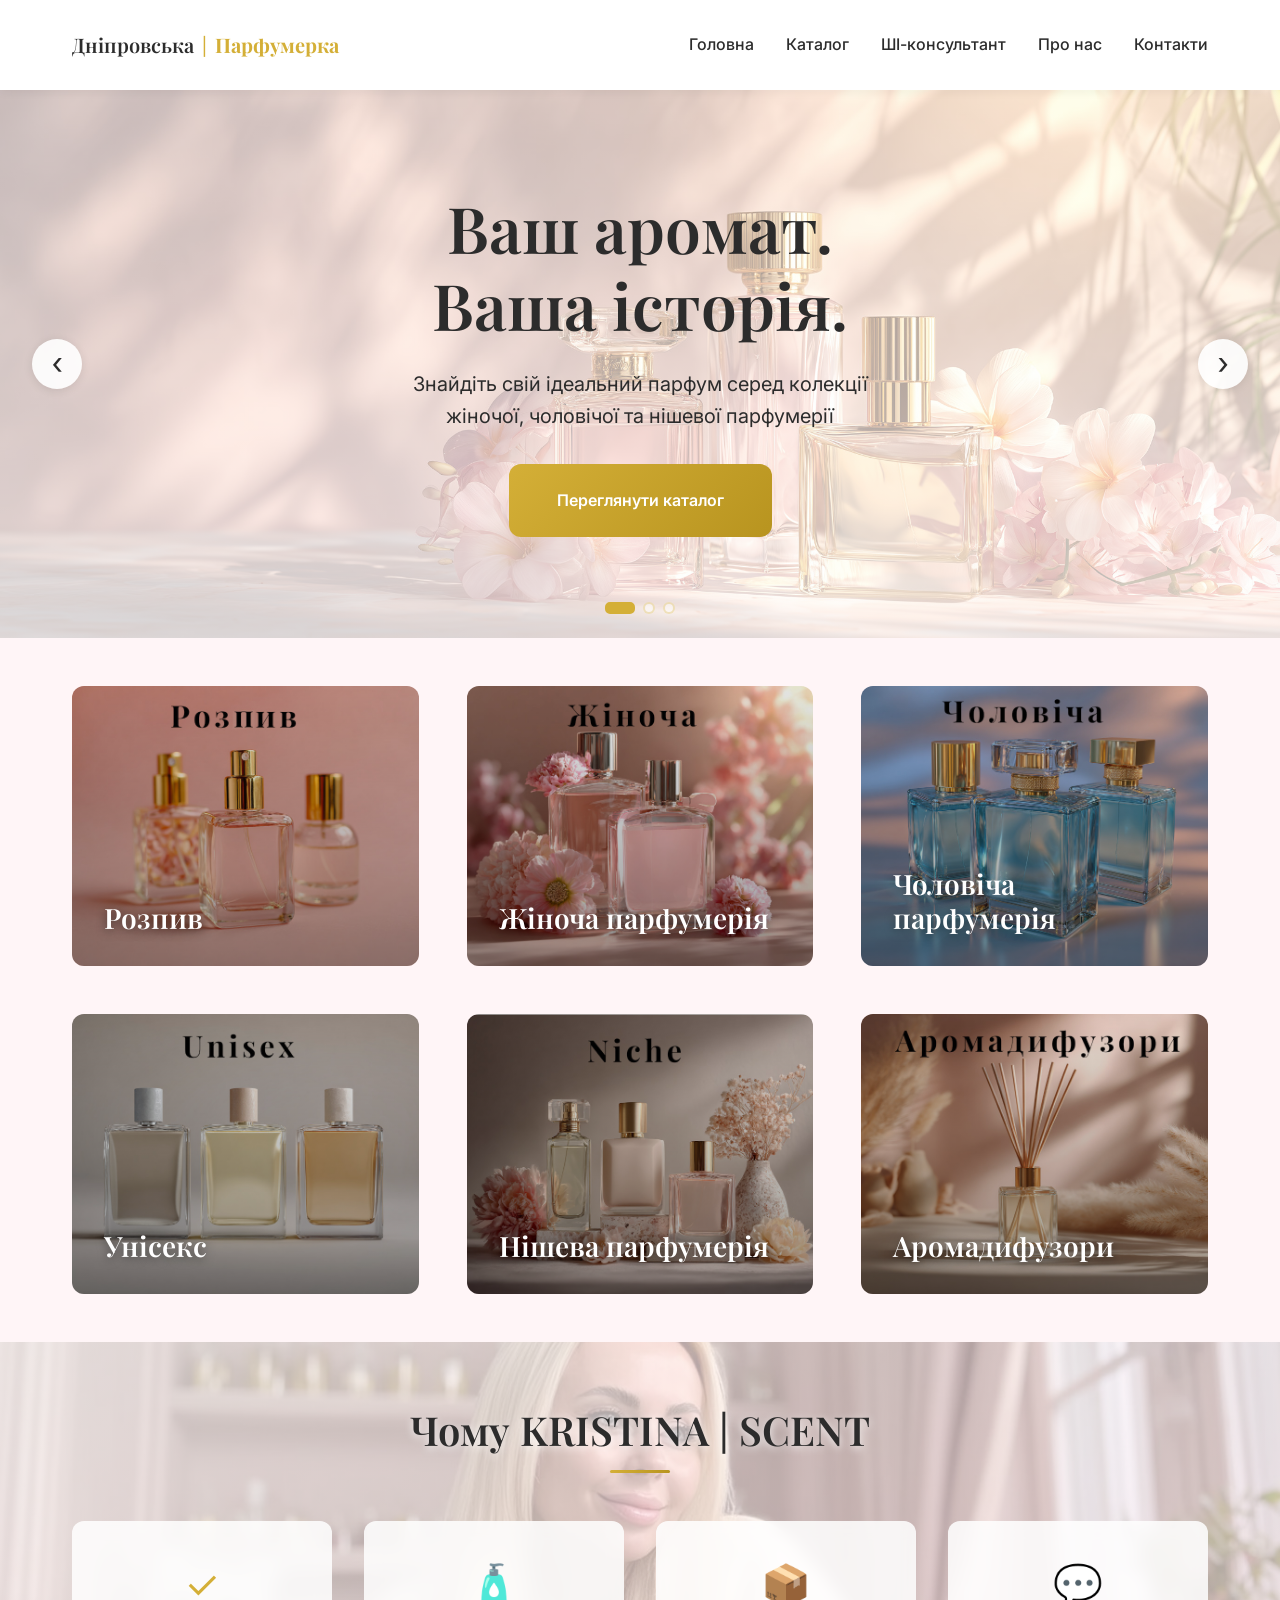
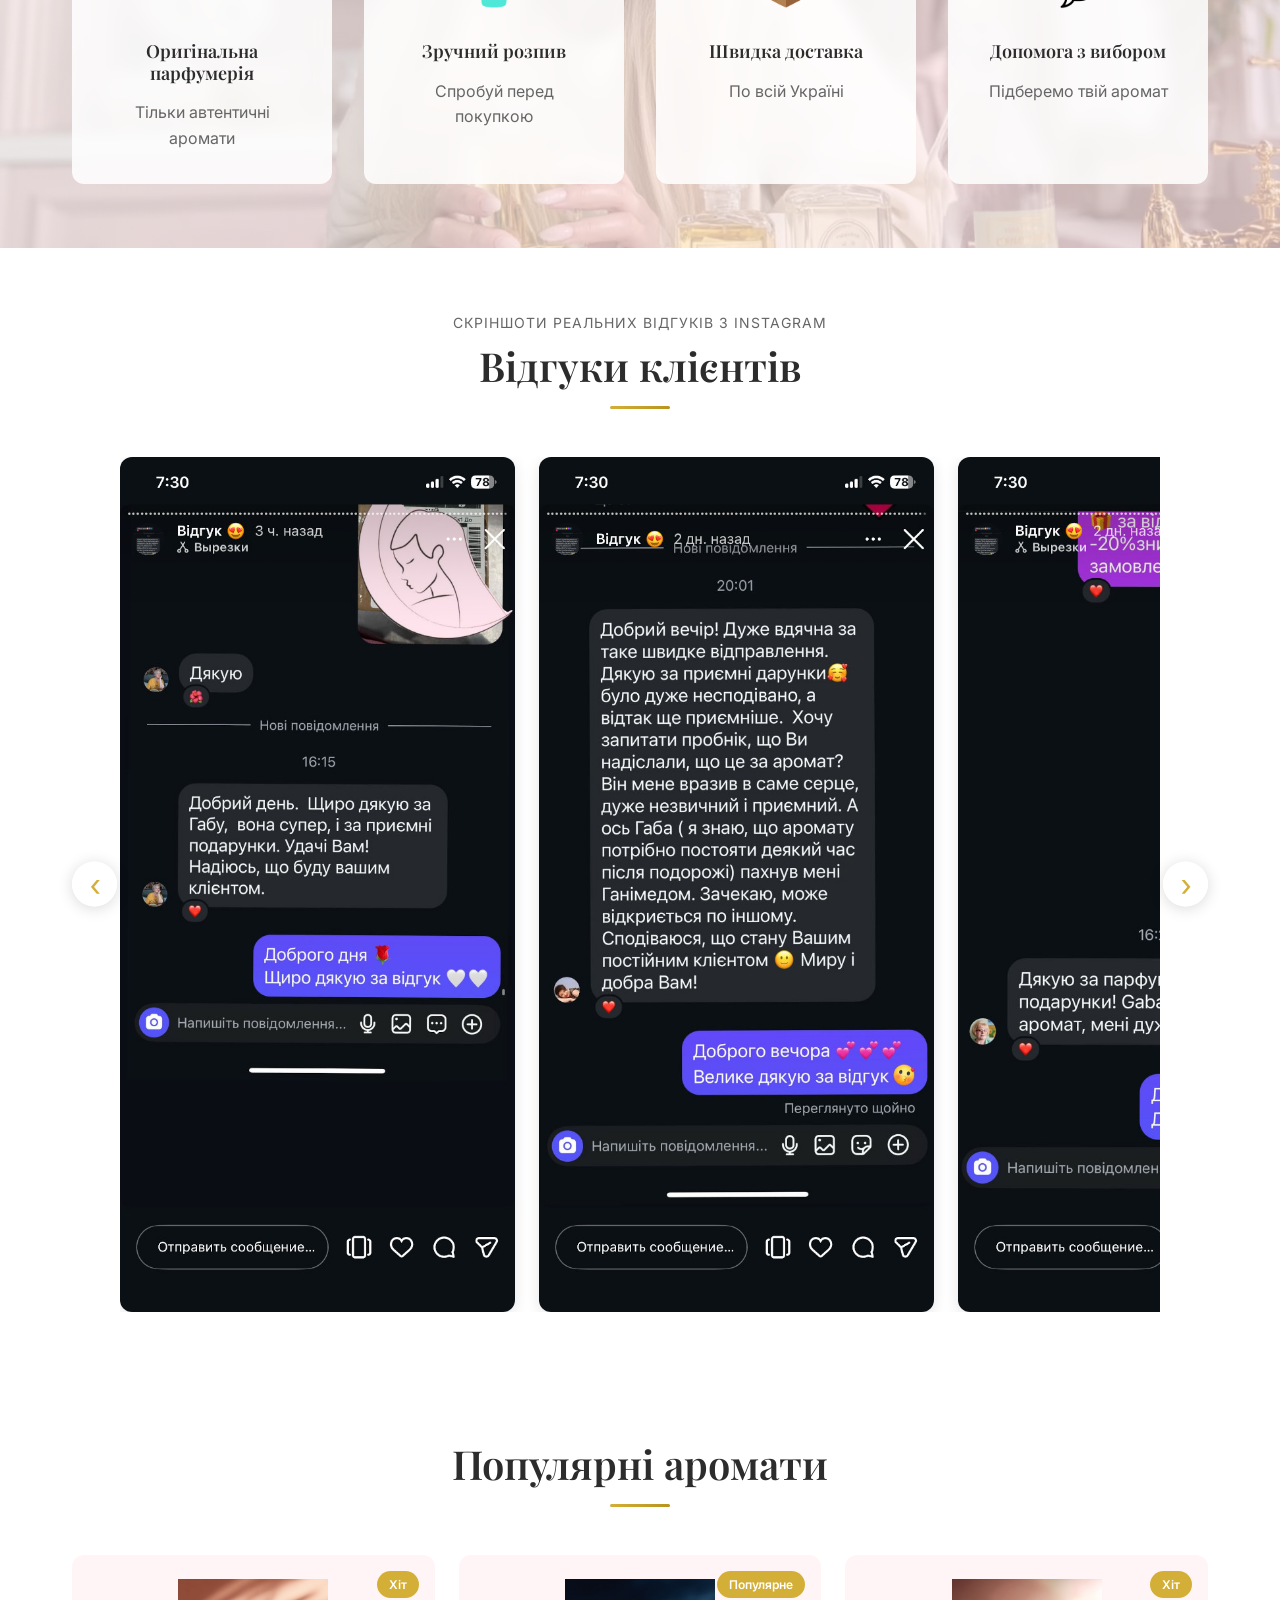
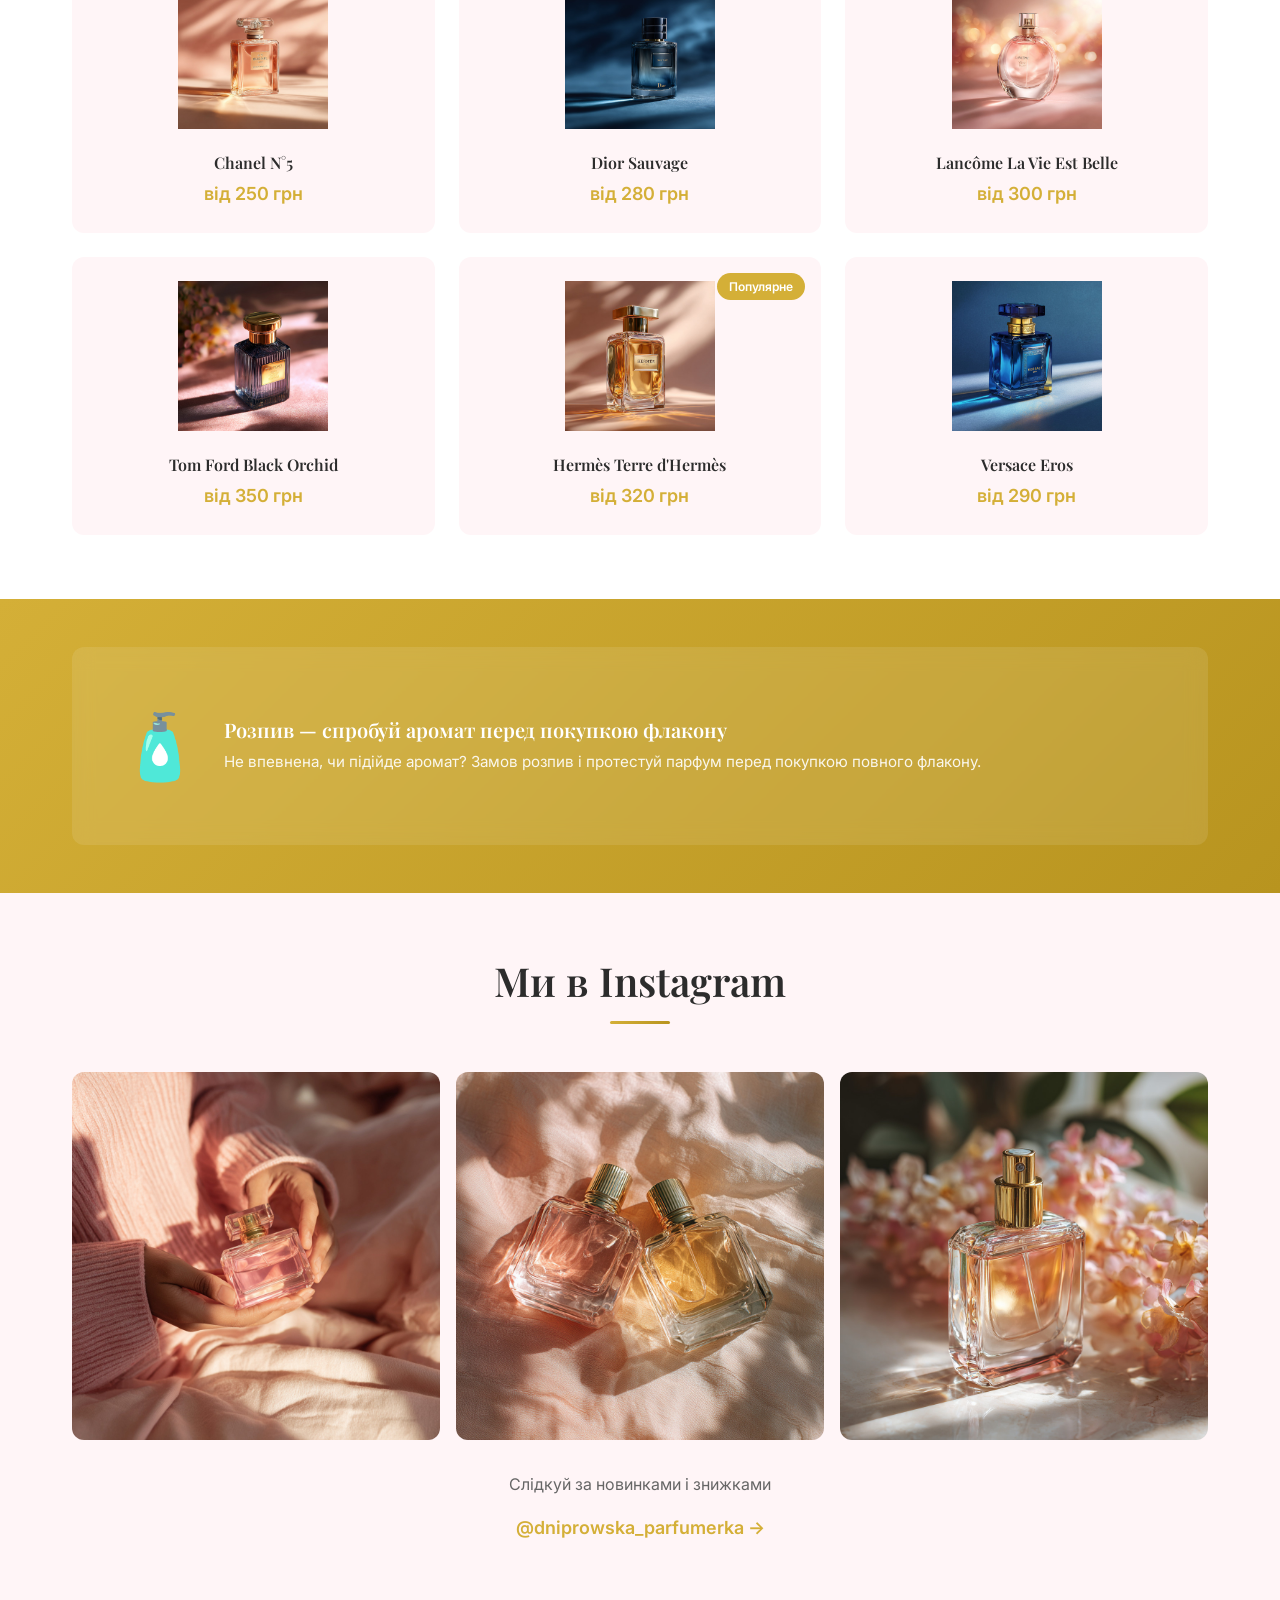
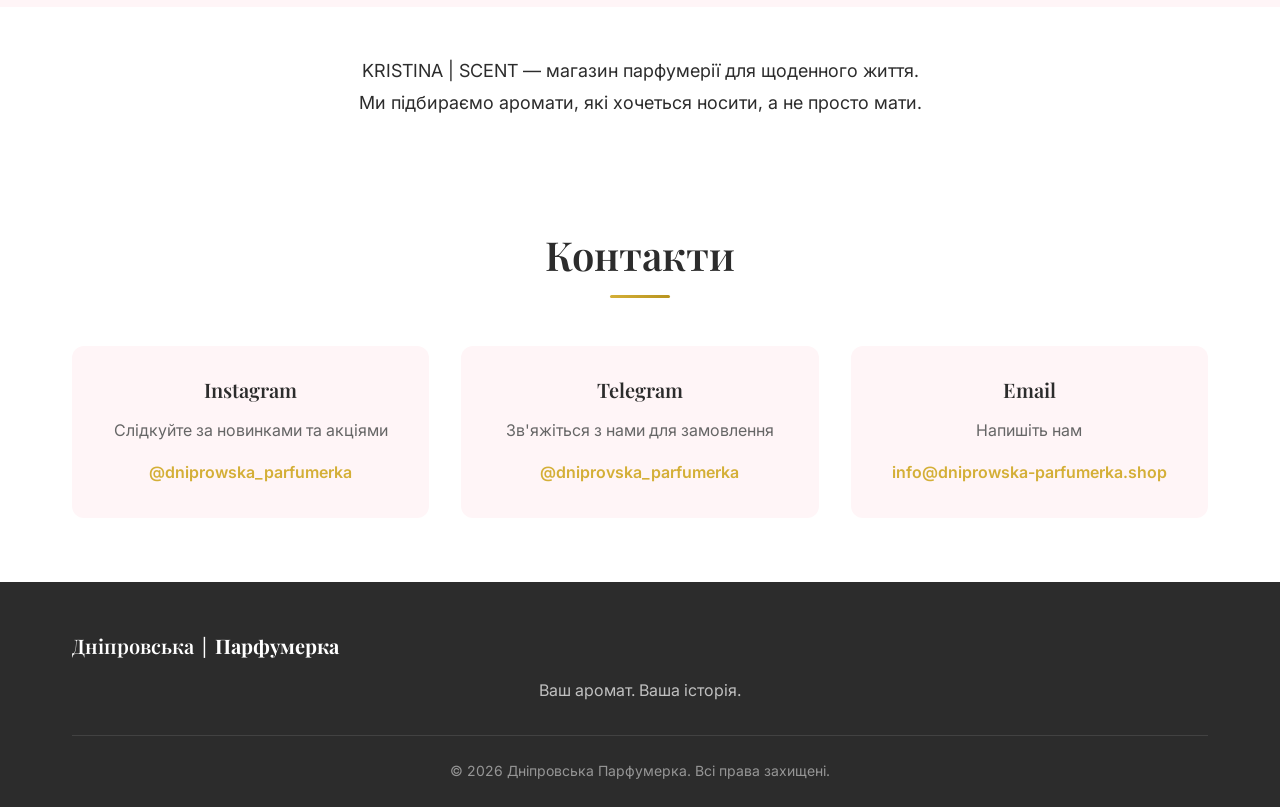
==== commit 5c840699: "Domain" ====
--- a/index.html
+++ b/index.html
@@ -3,8 +3,8 @@
 <head>
     <meta charset="UTF-8">
     <meta name="viewport" content="width=device-width, initial-scale=1.0">
-    <meta name="description" content="Dniprowska Parfumerka — онлайн-магазин парфумерії. Жіноча, чоловіча та нішева парфумерія для українського ринку.">
-    <title>Dniprowska Parfumerka — Парфумерія онлайн</title>
+    <meta name="description" content="Дніпровська Парфумерка — онлайн-магазин парфумерії. Жіноча, чоловіча та нішева парфумерія для українського ринку.">
+    <title>Дніпровська Парфумерка — Парфумерія онлайн</title>
     <link rel="icon" type="image/png" href="images/brand/favicon.png">
     <link rel="stylesheet" href="style.css">
 </head>
@@ -13,9 +13,11 @@
     <header class="header">
         <div class="container">
             <div class="header-content">
-                <a href="index.html" class="logo">
-                    <img src="images/brand/logo-big.png" alt="Dniprowska Parfumerka" class="logo-img">
-                </a>
+                <div class="logo">
+                    <span class="logo-text">Дніпровська</span>
+                    <span class="logo-divider">|</span>
+                    <span class="logo-accent">Парфумерка</span>
+                </div>
                 <button class="menu-toggle" aria-label="Меню">
                     <span></span>
                     <span></span>
@@ -309,7 +311,7 @@
                 <div class="contact-item">
                     <h3 class="contact-title">Email</h3>
                     <p class="contact-text">Напишіть нам</p>
-                    <a href="mailto:info@kristinascent.com" class="contact-link">info@kristinascent.com</a>
+                    <a href="mailto:info@dniprowska-parfumerka.shop" class="contact-link">info@dniprowska-parfumerka.shop</a>
                 </div>
             </div>
         </div>
@@ -321,20 +323,14 @@
             <div class="footer-content">
                 <div class="footer-brand">
                     <div class="logo">
-                        <img src="images/brand/logo-big.png" alt="Dniprowska Parfumerka" class="logo-img">
+                        <span class="logo-text">Дніпровська</span>
+                        <span class="logo-divider">|</span>
+                        <span class="logo-accent">Парфумерка</span>
                     </div>
                     <p class="footer-text">Ваш аромат. Ваша історія.</p>
                 </div>
                 <div class="footer-bottom">
-                    <p>&copy; 2026 Dniprowska Parfumerka. Всі права захищені.</p>
-                    <p class="footer-credits">
-                        Розробка сайту: Олександр Кравченко 
-                        <a href="https://t.me/+380936429885" target="_blank" class="telegram-link" aria-label="Telegram">
-                            <svg xmlns="http://www.w3.org/2000/svg" width="16" height="16" fill="currentColor" viewBox="0 0 16 16">
-                                <path d="M16 8A8 8 0 1 1 0 8a8 8 0 0 1 16 0zM8.287 5.906c-.778.324-2.334.994-4.666 2.01-.378.15-.577.298-.595.442-.03.243.275.339.69.47l.175.055c.408.133.958.288 1.243.294.26.006.549-.1.868-.32 2.179-1.471 3.304-2.214 3.374-2.23.05-.012.12-.026.166.016.047.041.042.12.037.141-.03.129-1.227 1.241-1.846 1.817-.193.18-.33.307-.358.336a8.154 8.154 0 0 1-.188.186c-.38.366-.664.64.015 1.088.327.216.588.393.85.571.284.194.568.387.936.629.093.06.183.125.27.187.331.236.63.448.997.414.214-.02.435-.22.547-.82.265-1.417.786-4.486.906-5.751a1.426 1.426 0 0 0-.013-.315.337.337 0 0 0-.114-.217.526.526 0 0 0-.31-.093c-.3.005-.763.166-2.984 1.09z"/>
-                            </svg>
-                        </a>
-                    </p>
+                    <p>&copy; 2026 Дніпровська Парфумерка. Всі права захищені.</p>
                 </div>
             </div>
         </div>
--- a/style.css
+++ b/style.css
@@ -140,12 +140,6 @@
 .logo-accent {
     color: var(--color-warm-gold);
     font-weight: 700;
-}
-
-.logo-img {
-    height: 80px;
-    width: auto;
-    display: block;
 }
 
 /* Mobile Menu Toggle */
@@ -880,11 +874,6 @@
     color: var(--color-white);
 }
 
-.footer .logo-img {
-    height: 40px;
-    width: auto;
-}
-
 .footer-text {
     color: rgba(255, 255, 255, 0.7);
     margin-top: var(--spacing-sm);
@@ -899,31 +888,6 @@
 .footer-bottom p {
     color: rgba(255, 255, 255, 0.5);
     font-size: 0.875rem;
-}
-
-.footer-credits {
-    margin-top: var(--spacing-sm);
-    display: flex;
-    align-items: center;
-    justify-content: center;
-    gap: var(--spacing-xs);
-}
-
-.telegram-link {
-    display: inline-flex;
-    align-items: center;
-    color: rgba(255, 255, 255, 0.7);
-    transition: var(--transition);
-}
-
-.telegram-link:hover {
-    color: var(--color-warm-gold);
-    transform: scale(1.1);
-}
-
-.telegram-link svg {
-    width: 18px;
-    height: 18px;
 }
 
 /* Tablet Styles (768px and up) */
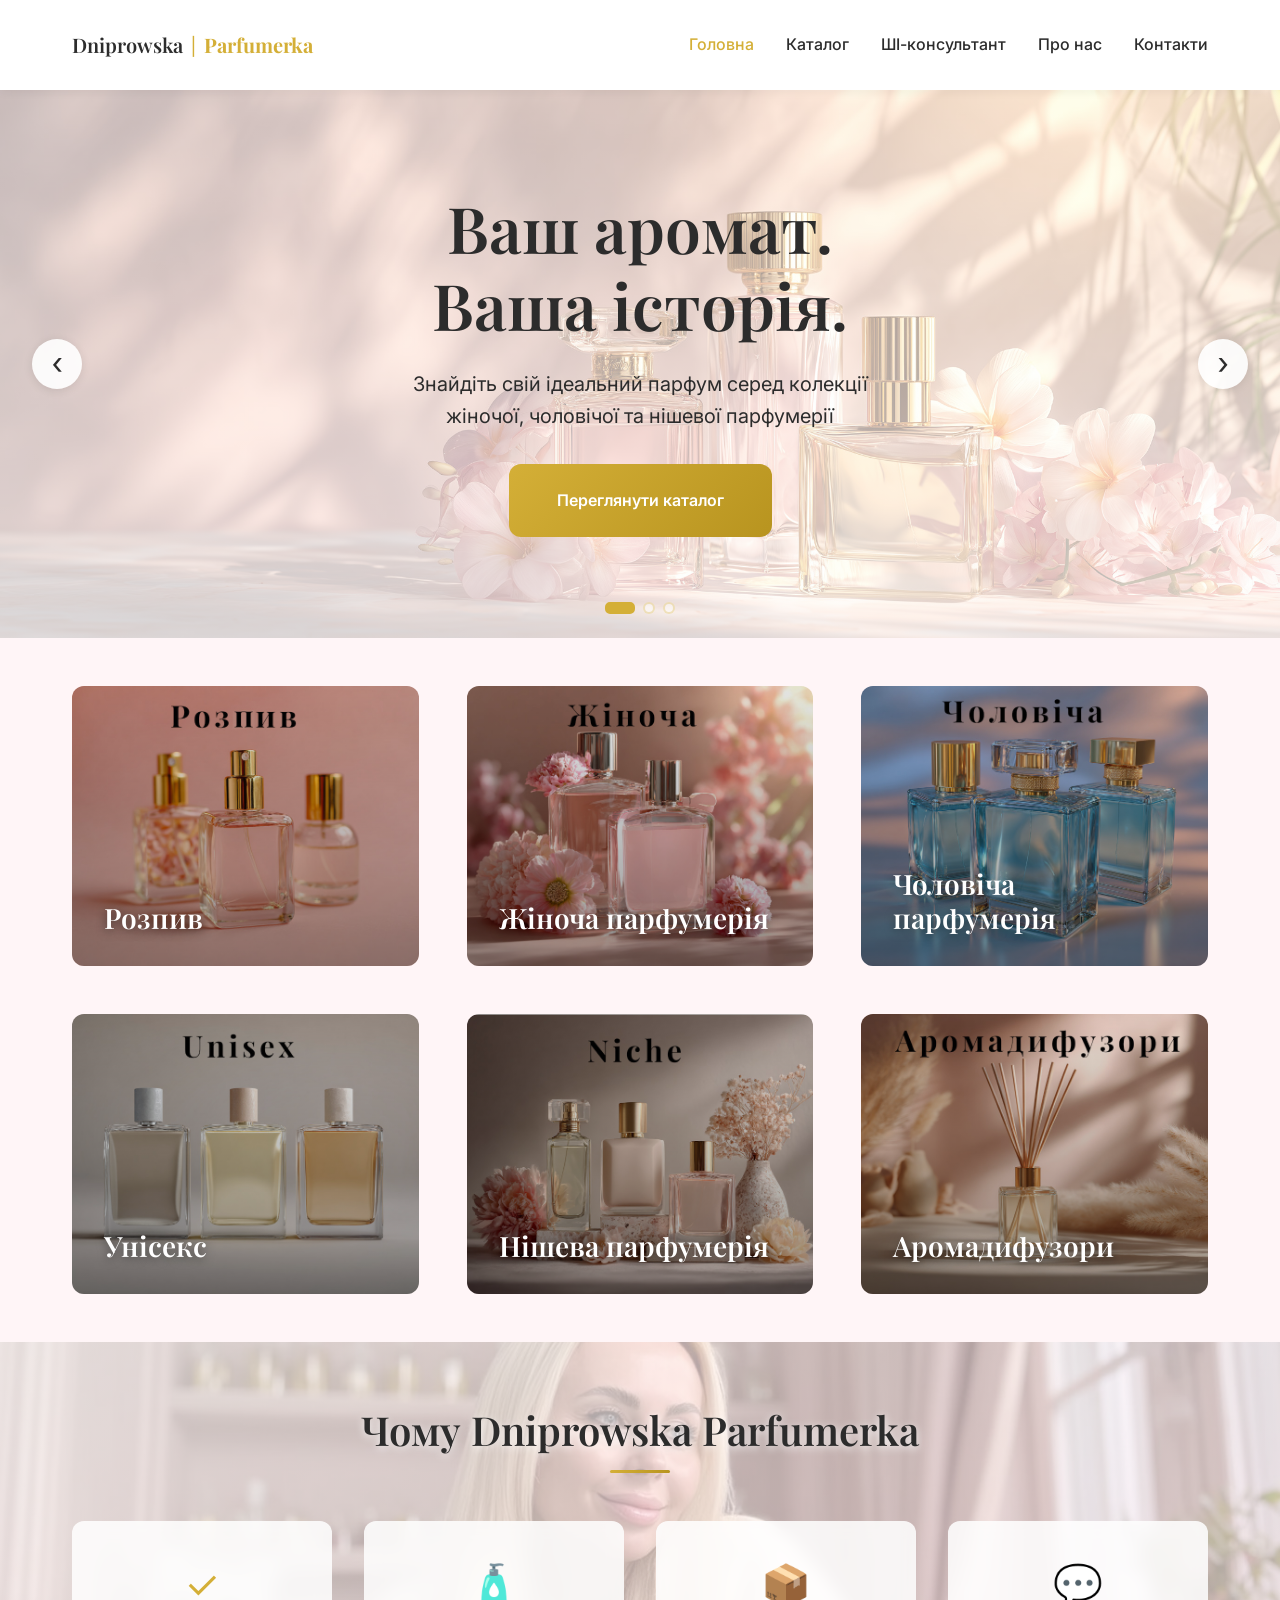
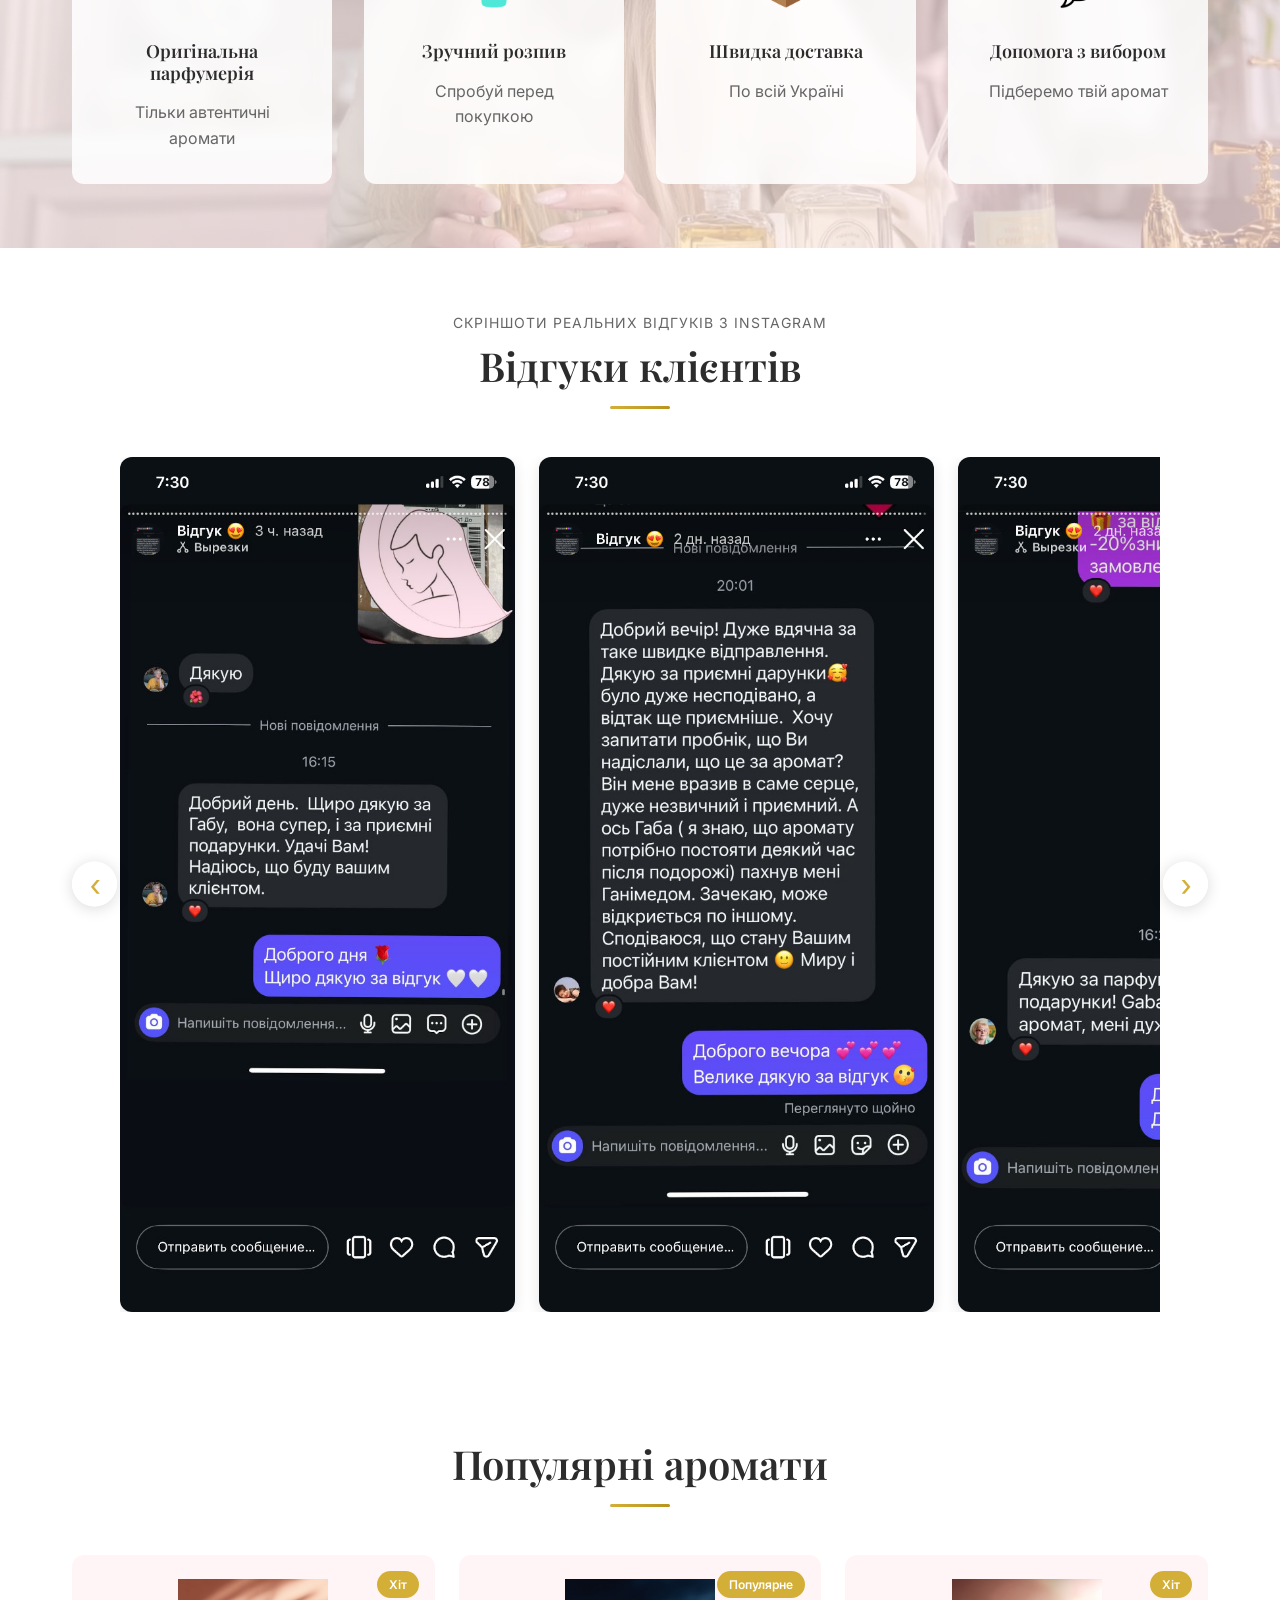
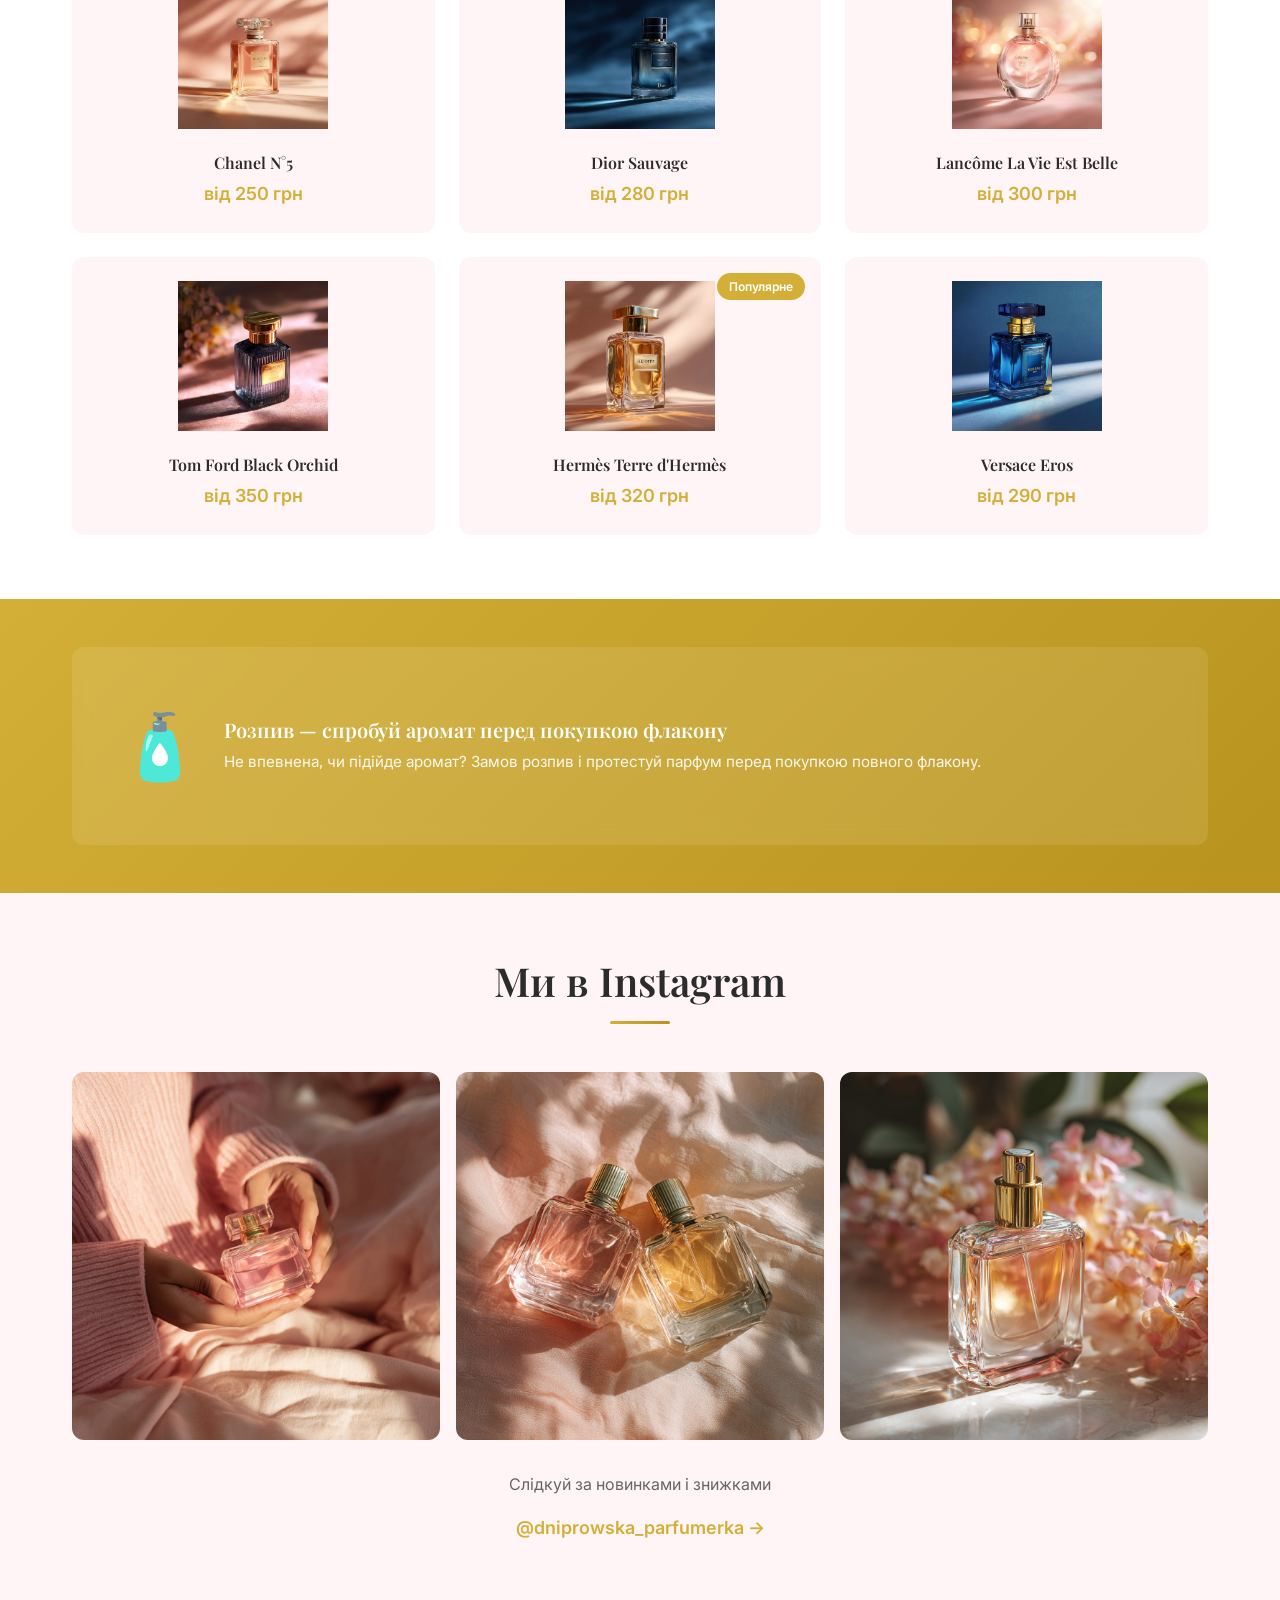
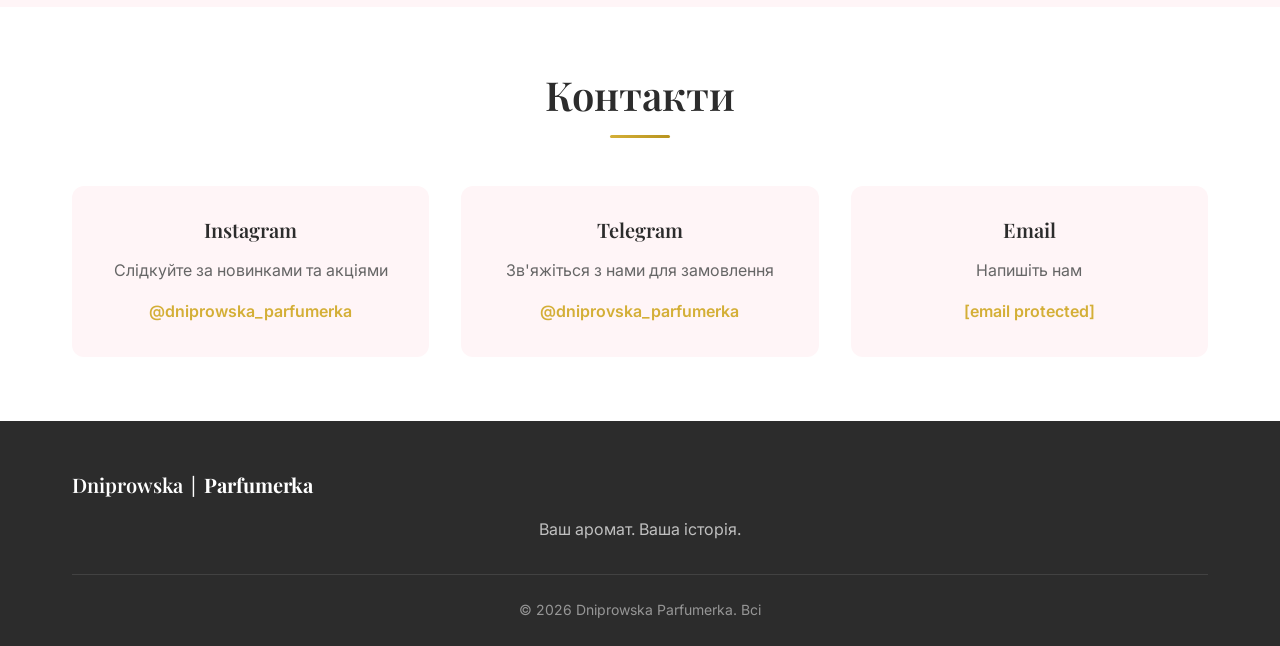
==== commit 15e9a300: "Domain 2" ====
--- a/index.html
+++ b/index.html
@@ -3,8 +3,8 @@
 <head>
     <meta charset="UTF-8">
     <meta name="viewport" content="width=device-width, initial-scale=1.0">
-    <meta name="description" content="Дніпровська Парфумерка — онлайн-магазин парфумерії. Жіноча, чоловіча та нішева парфумерія для українського ринку.">
-    <title>Дніпровська Парфумерка — Парфумерія онлайн</title>
+    <meta name="description" content="Dniprowska Parfumerka — онлайн-магазин парфумерії. Жіноча, чоловіча та нішева парфумерія для українського ринку.">
+    <title>Dniprowska Parfumerka — Парфумерія онлайн</title>
     <link rel="icon" type="image/png" href="images/brand/favicon.png">
     <link rel="stylesheet" href="style.css">
 </head>
@@ -14,9 +14,9 @@
         <div class="container">
             <div class="header-content">
                 <div class="logo">
-                    <span class="logo-text">Дніпровська</span>
+                    <span class="logo-text">Dniprowska</span>
                     <span class="logo-divider">|</span>
-                    <span class="logo-accent">Парфумерка</span>
+                    <span class="logo-accent">Parfumerka</span>
                 </div>
                 <button class="menu-toggle" aria-label="Меню">
                     <span></span>
@@ -128,12 +128,12 @@
         </div>
     </section>
 
-    <!-- Why KRISTINA | SCENT (Trust in 5 seconds) -->
+    <!-- Why Dniprowska Parfumerka (Trust in 5 seconds) -->
     <section class="why-us">
         <div class="why-us-bg"></div>
         <div class="why-us-overlay"></div>
         <div class="container">
-            <h2 class="section-title">Чому KRISTINA | SCENT</h2>
+            <h2 class="section-title">Чому Dniprowska Parfumerka</h2>
             <div class="features-grid">
                 <div class="feature">
                     <div class="feature-icon">✓</div>
@@ -284,15 +284,6 @@
         </div>
     </section>
 
-    <!-- About Section (Short & Sweet) -->
-    <section class="about" id="about">
-        <div class="container">
-            <div class="about-content">
-                <p class="about-text-short">KRISTINA | SCENT — магазин парфумерії для щоденного життя.<br>Ми підбираємо аромати, які хочеться носити, а не просто мати.</p>
-            </div>
-        </div>
-    </section>
-
     <!-- Contact Section -->
     <section class="contact" id="contact">
         <div class="container">
@@ -311,7 +302,7 @@
                 <div class="contact-item">
                     <h3 class="contact-title">Email</h3>
                     <p class="contact-text">Напишіть нам</p>
-                    <a href="mailto:info@dniprowska-parfumerka.shop" class="contact-link">info@dniprowska-parfumerka.shop</a>
+                    <a href="/cdn-cgi/l/email-protection#96fff8f0f9d6f2f8ffe6e4f9e1e5fdf7bbe6f7e4f0e3fbf3e4fdf7b8e5fef9e6" class="contact-link"><span class="__cf_email__" data-cfemail="533a3d353c13373d3a23213c242038327e23322135263e362138327d203b3c23">[email&#160;protected]</span></a>
                 </div>
             </div>
         </div>
@@ -323,19 +314,11 @@
             <div class="footer-content">
                 <div class="footer-brand">
                     <div class="logo">
-                        <span class="logo-text">Дніпровська</span>
+                        <span class="logo-text">Dniprowska</span>
                         <span class="logo-divider">|</span>
-                        <span class="logo-accent">Парфумерка</span>
+                        <span class="logo-accent">Parfumerka</span>
                     </div>
                     <p class="footer-text">Ваш аромат. Ваша історія.</p>
                 </div>
                 <div class="footer-bottom">
-                    <p>&copy; 2026 Дніпровська Парфумерка. Всі права захищені.</p>
-                </div>
-            </div>
-        </div>
-    </footer>
-
-    <script src="script.js"></script>
-</body>
-</html>
+                    <p>&copy; 2026 Dniprowska Parfumerka. Всі 
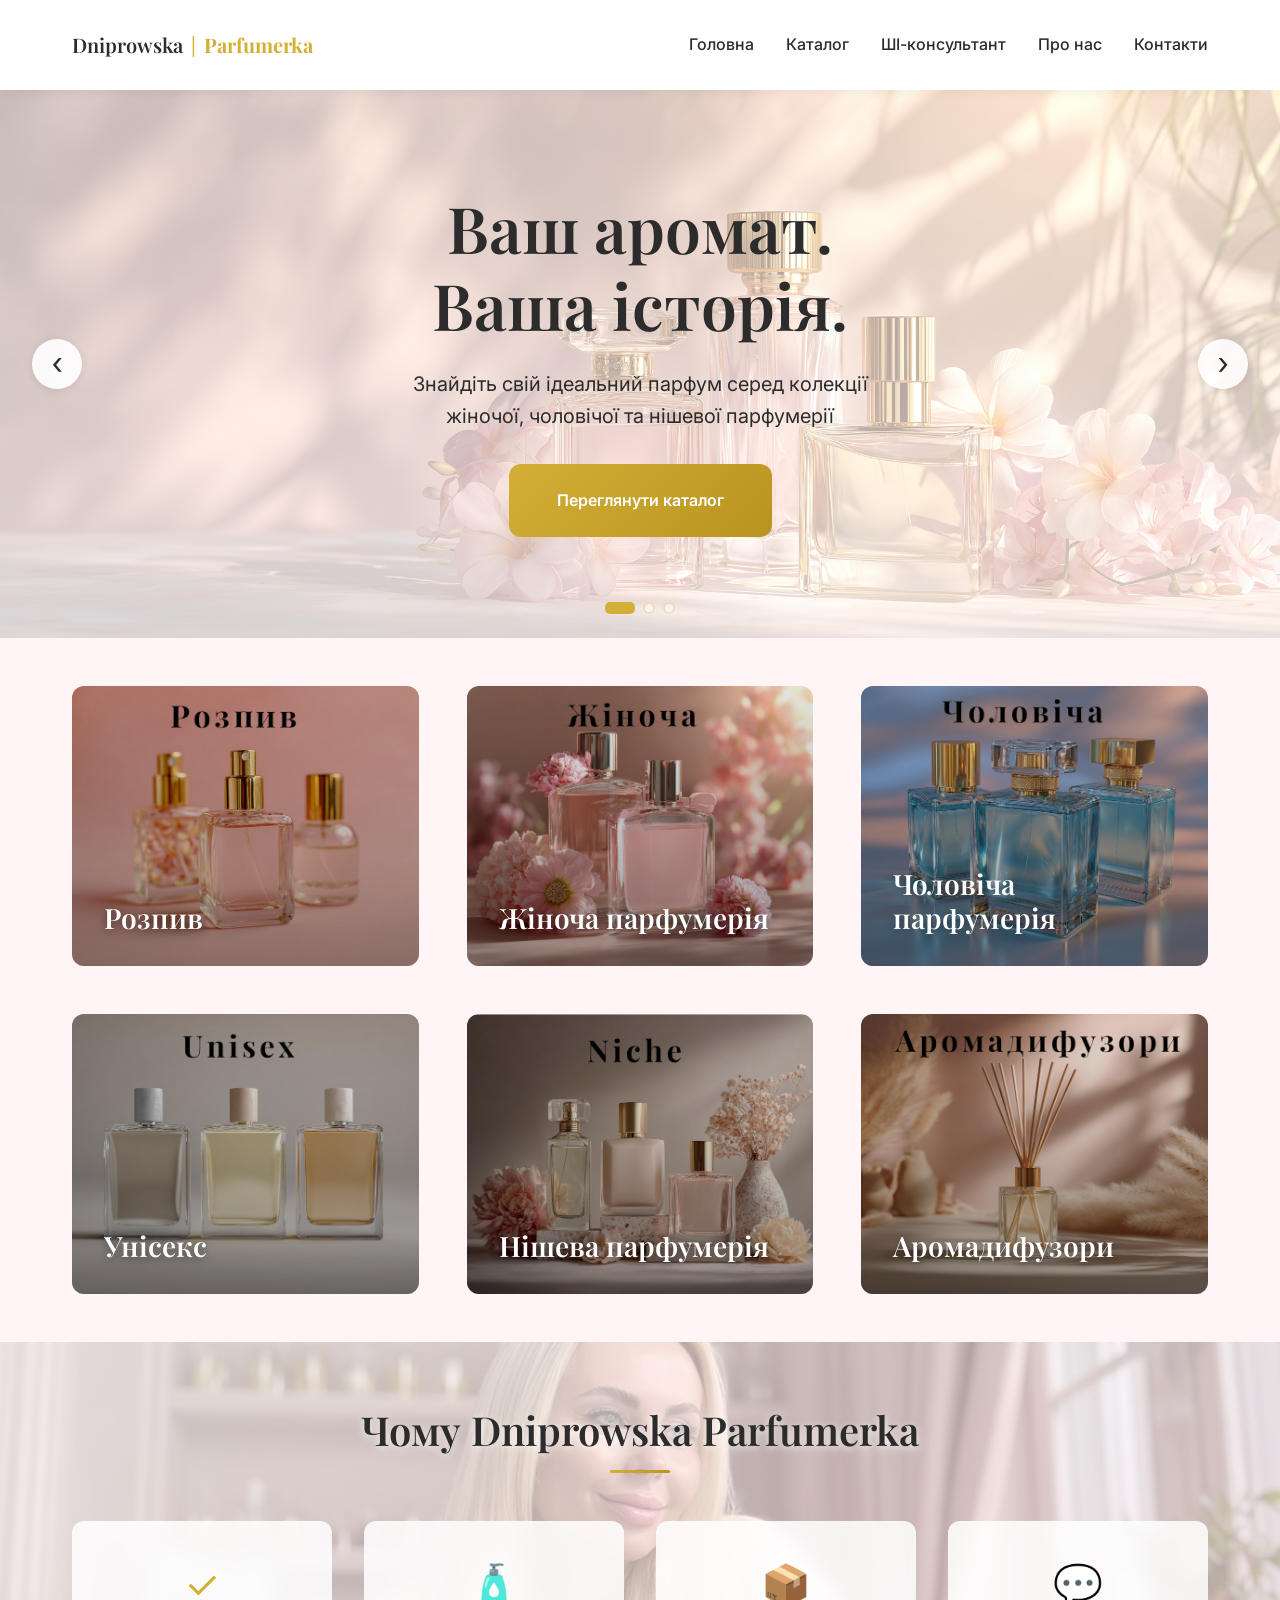
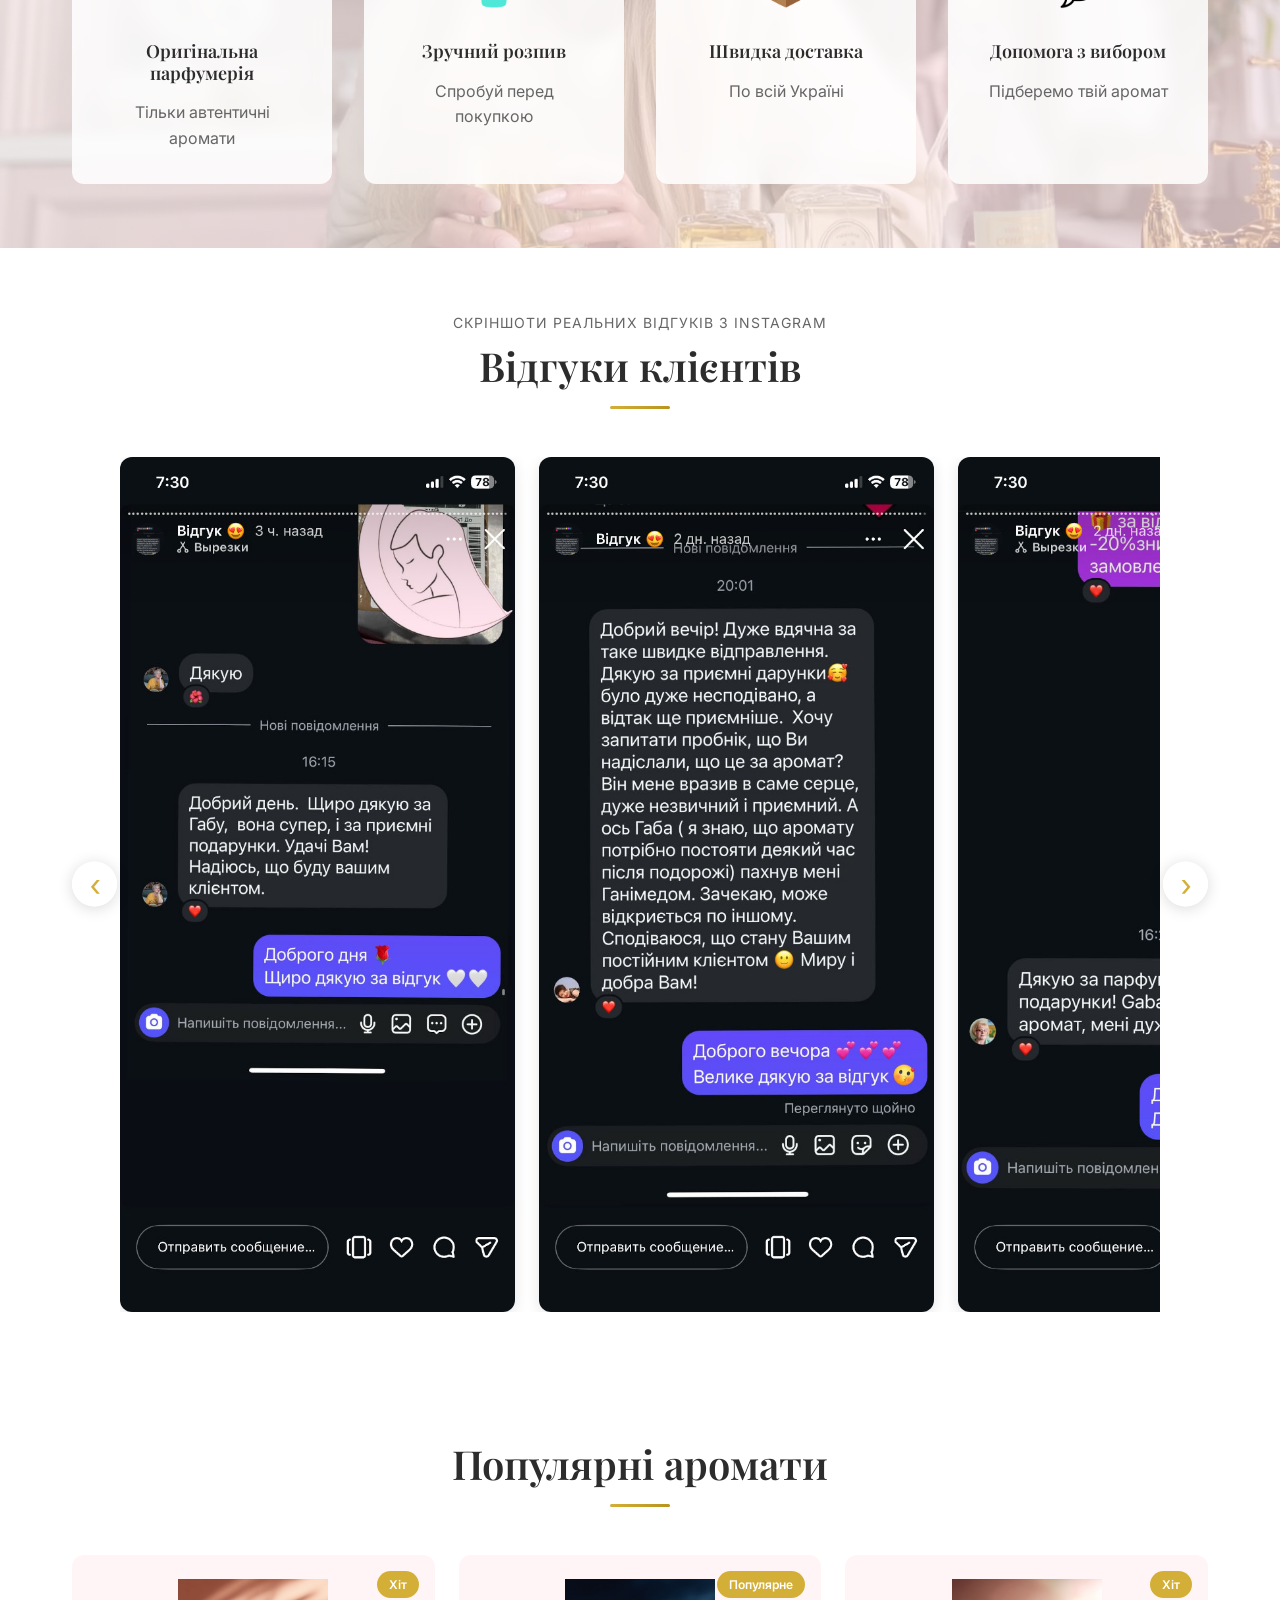
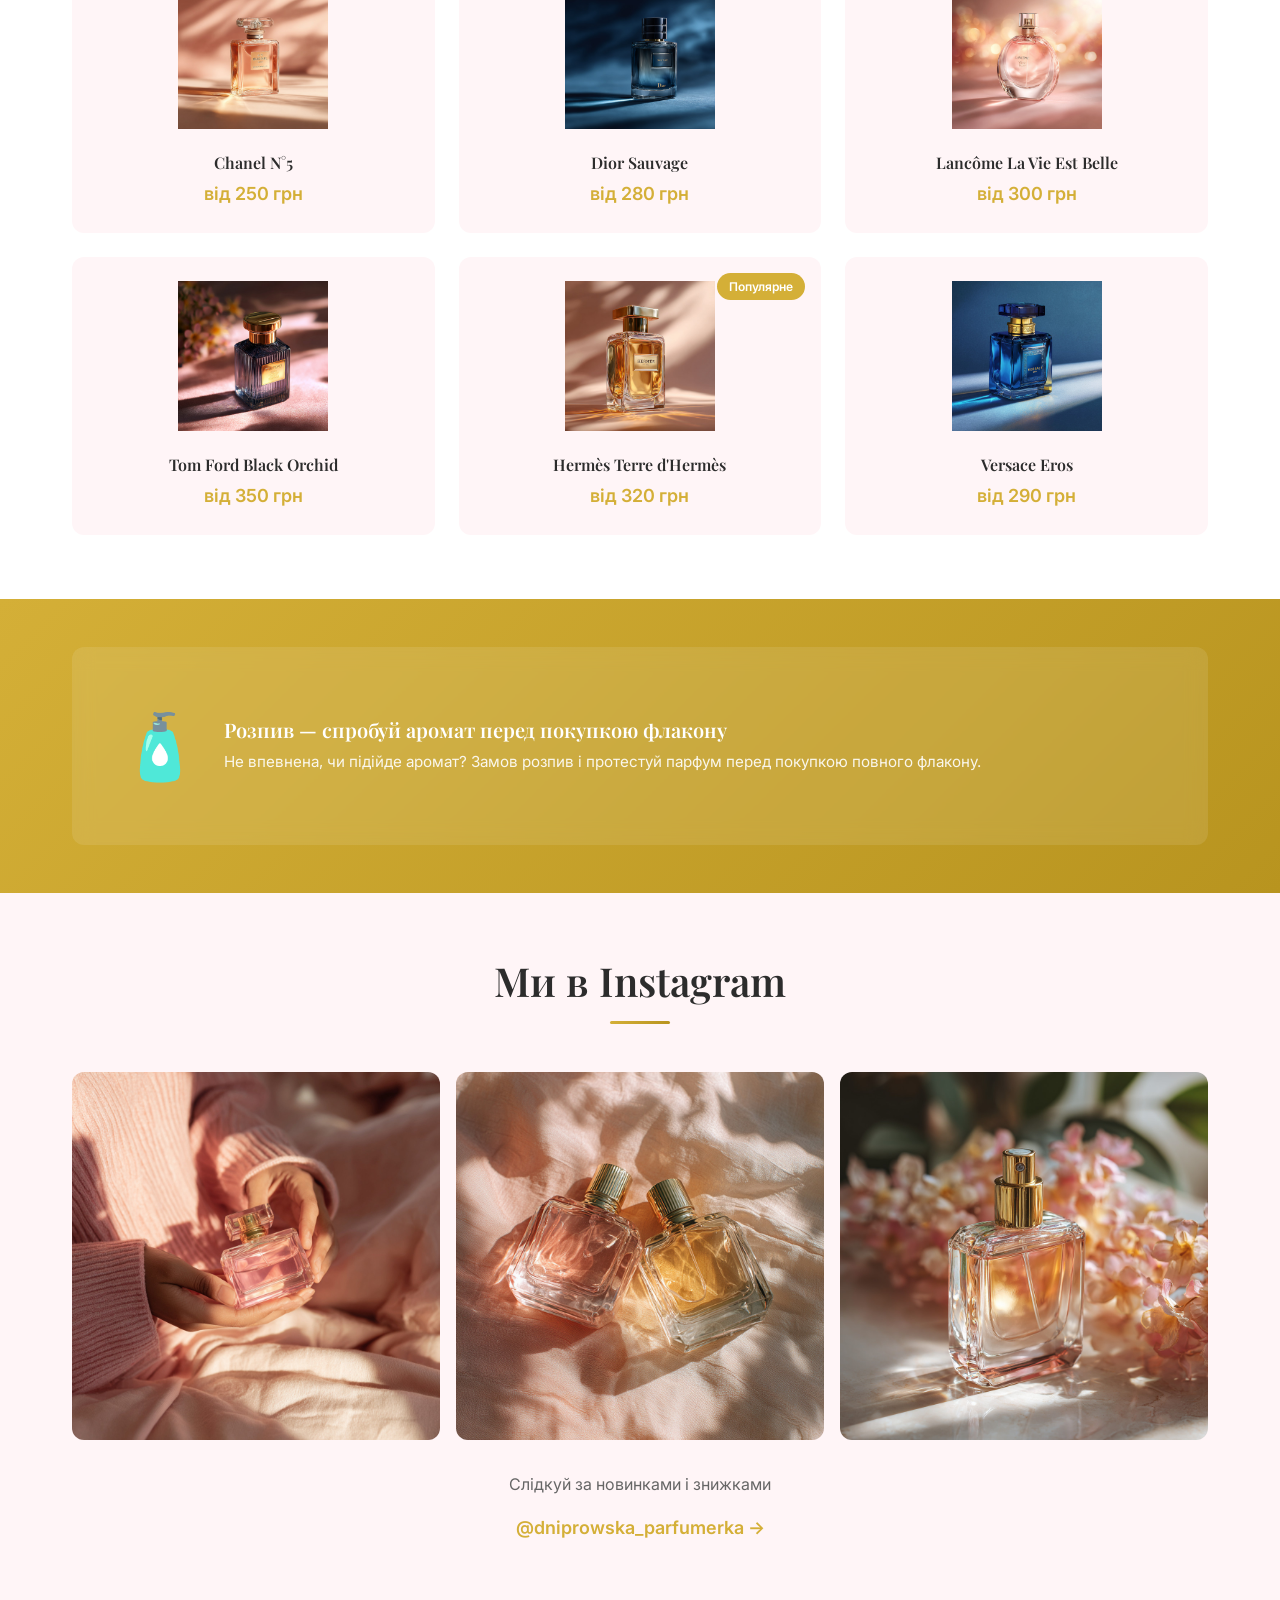
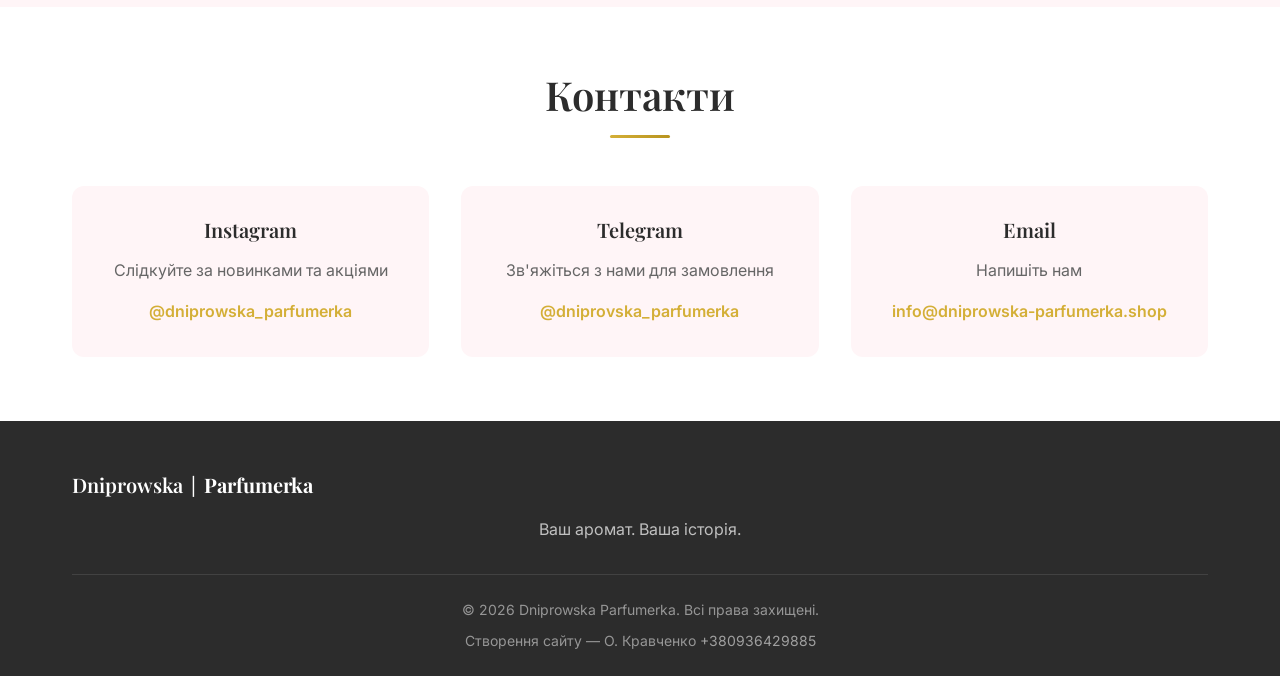
==== commit cb66f37e: "Opus" ====
--- a/index.html
+++ b/index.html
@@ -302,7 +302,7 @@
                 <div class="contact-item">
                     <h3 class="contact-title">Email</h3>
                     <p class="contact-text">Напишіть нам</p>
-                    <a href="/cdn-cgi/l/email-protection#96fff8f0f9d6f2f8ffe6e4f9e1e5fdf7bbe6f7e4f0e3fbf3e4fdf7b8e5fef9e6" class="contact-link"><span class="__cf_email__" data-cfemail="533a3d353c13373d3a23213c242038327e23322135263e362138327d203b3c23">[email&#160;protected]</span></a>
+                    <a href="mailto:info@dniprowska-parfumerka.shop" class="contact-link">info@dniprowska-parfumerka.shop</a>
                 </div>
             </div>
         </div>
@@ -321,4 +321,13 @@
                     <p class="footer-text">Ваш аромат. Ваша історія.</p>
                 </div>
                 <div class="footer-bottom">
-                    <p>&copy; 2026 Dniprowska Parfumerka. Всі +                    <p>&copy; 2026 Dniprowska Parfumerka. Всі права захищені.</p>
+                    <p class="footer-credit">Створення сайту — О. Кравченко <a href="https://t.me/+380936429885" target="_blank">+380936429885</a></p>
+                </div>
+            </div>
+        </div>
+    </footer>
+
+    <script src="script.js"></script>
+</body>
+</html>
--- a/style.css
+++ b/style.css
@@ -1,5 +1,5 @@
 /* ========================================
-   KRISTINA | SCENT â€” CSS Styles
+   Dniprowska Parfumerka — CSS Styles
    Mobile-first, Responsive, Soft Luxury
    ======================================== */
 
@@ -148,8 +148,14 @@
     flex-direction: column;
     gap: 5px;
     background: transparent;
-    padding: var(--spacing-xs);
+    padding: 12px;
+    position: relative;
     z-index: 1001;
+    min-width: 44px;
+    min-height: 44px;
+    align-items: center;
+    justify-content: center;
+    -webkit-tap-highlight-color: transparent;
 }
 
 .menu-toggle span {
@@ -253,7 +259,7 @@
     object-fit: cover;
 }
 
-/* Overlay Ð´Ð»Ñ Ñ‡Ð¸Ñ‚Ð°Ð±ÐµÐ»ÑŒÐ½Ð¾ÑÑ‚Ñ– Ñ‚ÐµÐºÑÑ‚Ñƒ */
+/* Overlay для читабельності тексту */
 .hero-slide::before {
     content: '';
     position: absolute;
@@ -890,6 +896,22 @@
     font-size: 0.875rem;
 }
 
+.footer-credit {
+    color: rgba(255, 255, 255, 0.4);
+    font-size: 0.8rem;
+    margin-top: var(--spacing-xs);
+}
+
+.footer-credit a {
+    color: rgba(255, 255, 255, 0.55);
+    text-decoration: none;
+    transition: color 0.3s ease;
+}
+
+.footer-credit a:hover {
+    color: var(--color-warm-gold);
+}
+
 /* Tablet Styles (768px and up) */
 @media (min-width: 768px) {
     .container {
@@ -1025,7 +1047,7 @@
         font-size: 3.5rem;
     }
     
-    /* Categories - 3 columns (2 rows Ã— 3) */
+    /* Categories - 3 columns (2 rows × 3) */
     .categories-large-grid {
         grid-template-columns: repeat(3, 1fr);
     }
